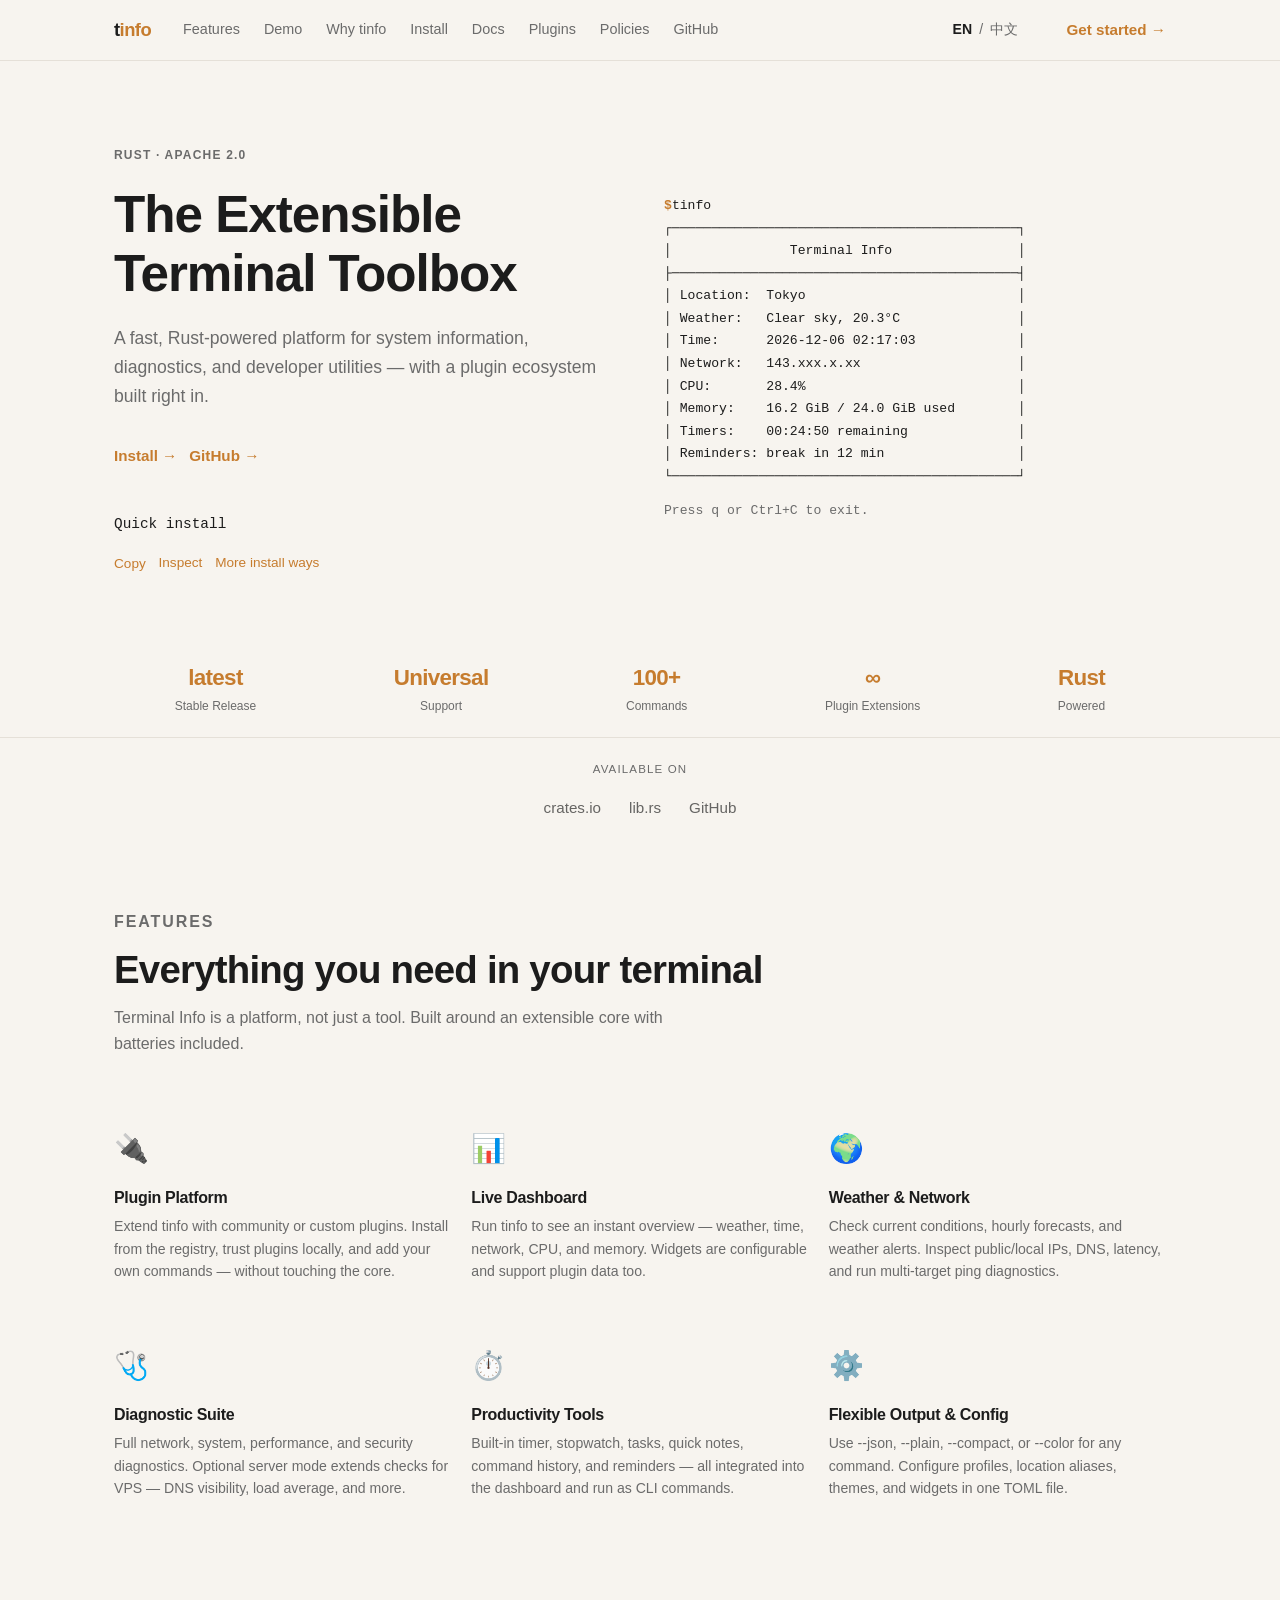
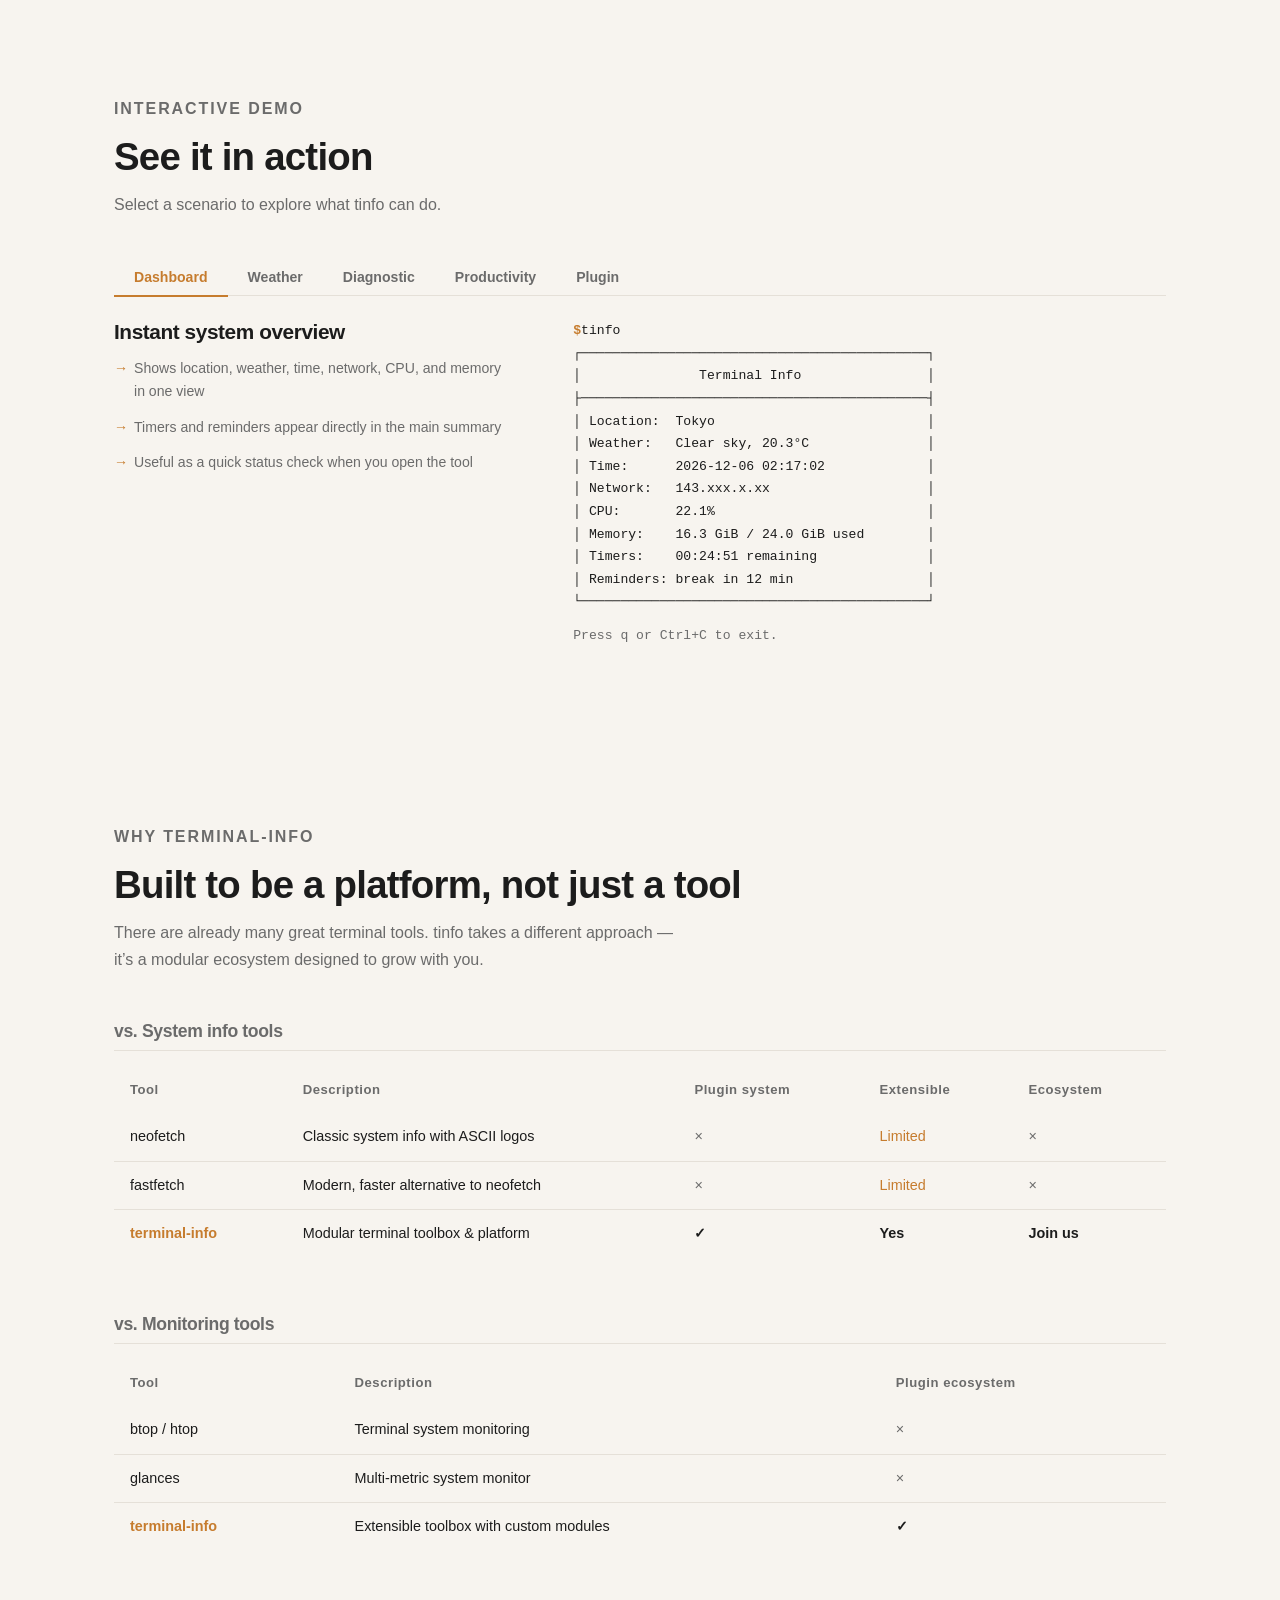
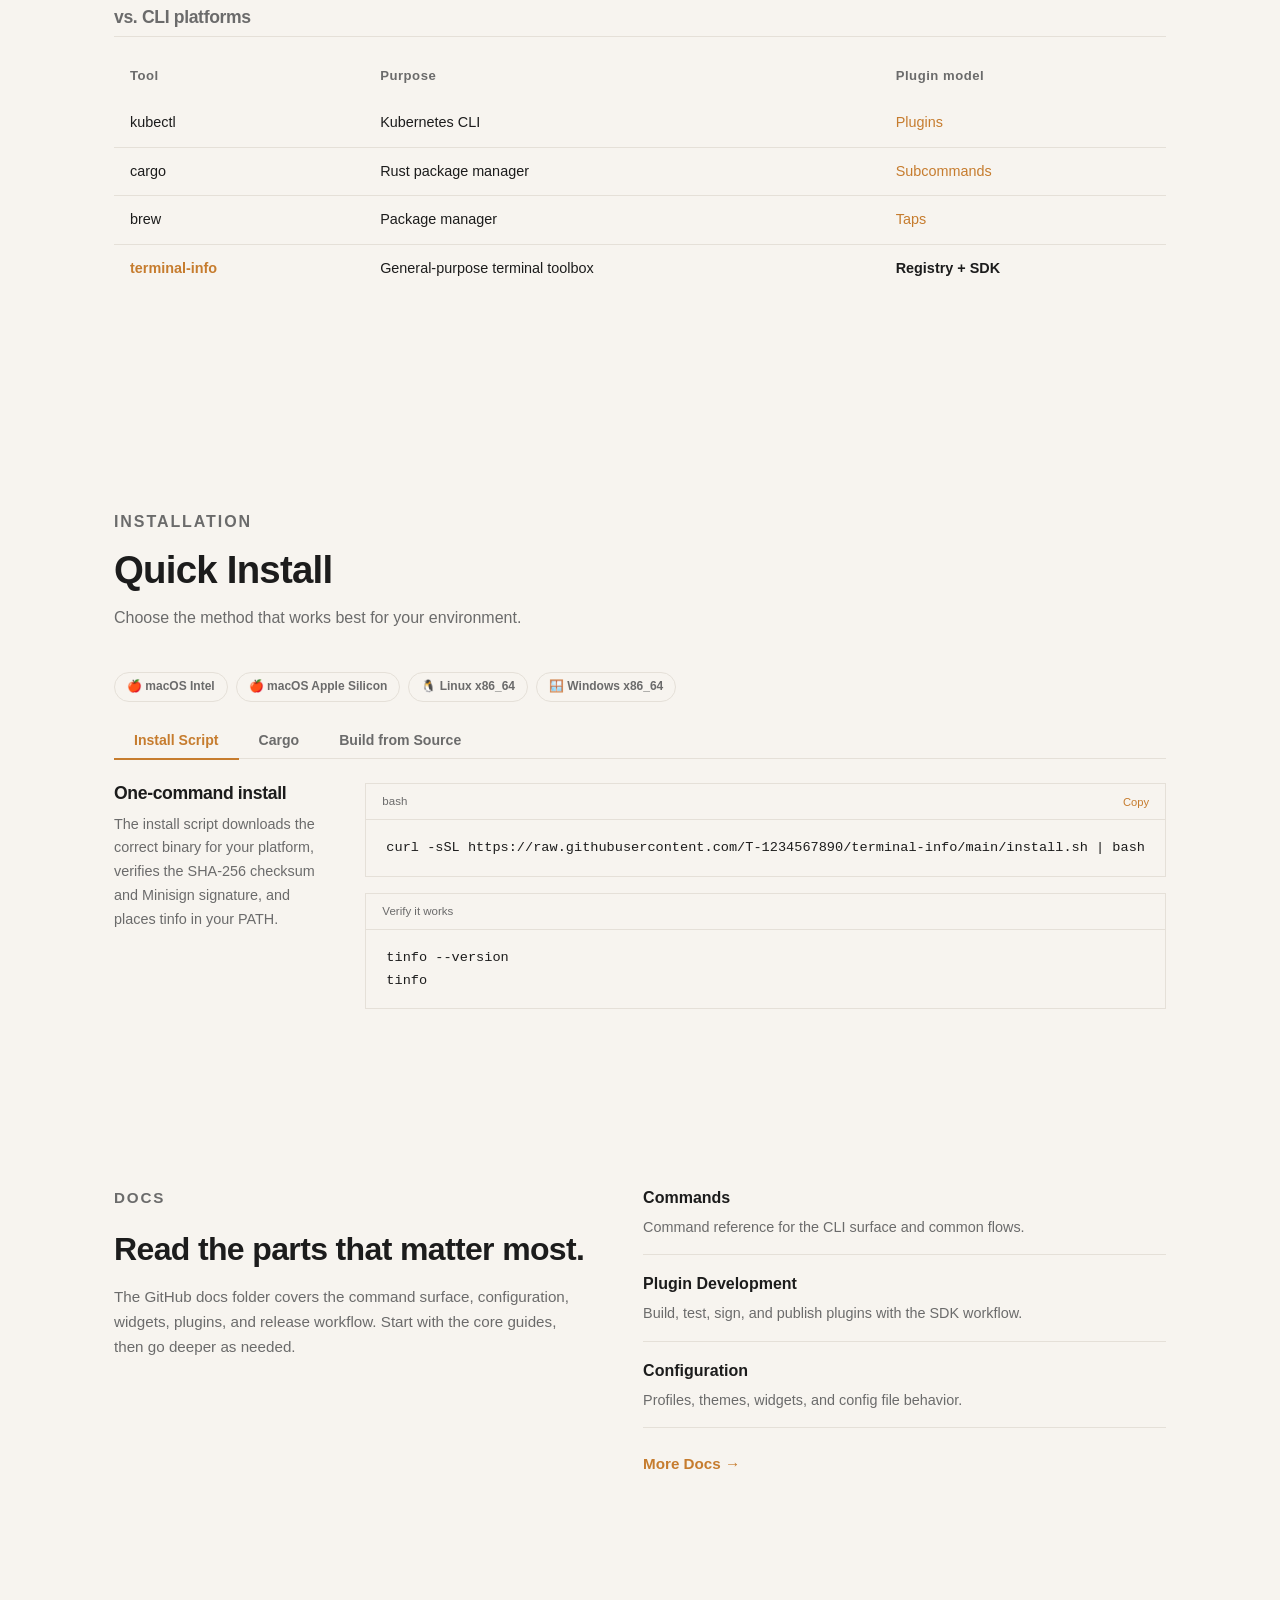
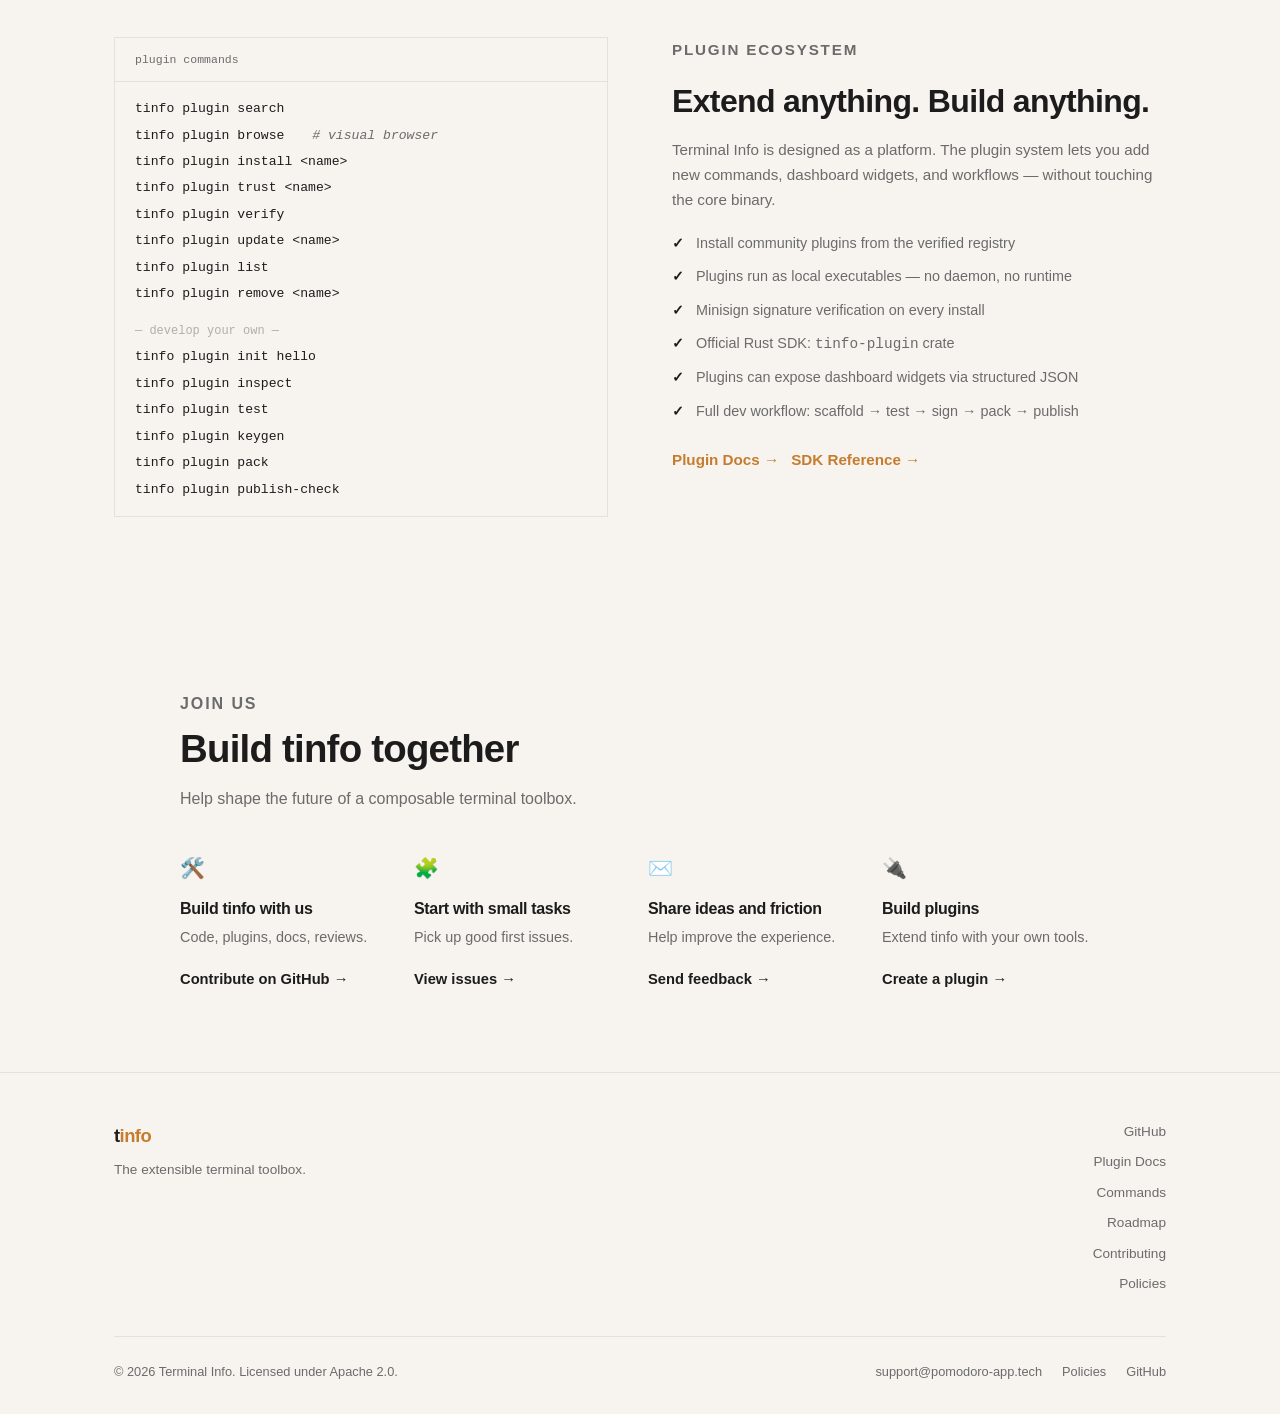
==== website/index.html @ 7f550588 "feat: implement home directory path utility and enhance verification process for downloads" ====
<!DOCTYPE html>
<html lang="en">
  <head>
    <meta charset="UTF-8" />
    <meta name="viewport" content="width=device-width, initial-scale=1.0" />
    <title>Terminal Info — The Extensible Terminal Toolbox</title>
    <meta
      name="description"
      content="A fast Rust-powered toolbox for system information, diagnostics, and developer utilities — with a plugin ecosystem built in. Install in one command."
    />
    <link rel="stylesheet" href="style.css" />
    <link rel="icon" href="data:image/svg+xml,<svg xmlns='http://www.w3.org/2000/svg' viewBox='0 0 100 100'><text y='.9em' font-size='90'>⚡</text></svg>" />
  </head>
  <body>

    <!-- ============================================================
         Navigation
    ============================================================ -->
    <header class="site-header">
      <div class="container">
        <a class="brand" href="/">t<span>info</span></a>
        <nav class="site-nav" id="site-nav" aria-label="Primary">
          <a href="#features" data-en="Features" data-zh="功能">Features</a>
          <a href="#demo" data-en="Demo" data-zh="演示">Demo</a>
          <a href="#comparison" data-en="Why tinfo" data-zh="为什么选择 tinfo">Why tinfo</a>
          <a href="#install" data-en="Install" data-zh="安装">Install</a>
          <a href="#docs" data-en="Docs" data-zh="文档">Docs</a>
          <a href="#plugins" data-en="Plugins" data-zh="插件">Plugins</a>
          <a href="policies/" data-en="Policies" data-zh="政策">Policies</a>
          <a href="https://github.com/T-1234567890/terminal-info" data-en="GitHub" data-zh="GitHub">GitHub</a>
        </nav>
        <div class="lang-switcher" aria-label="Language switcher">
          <button type="button" class="lang-btn active" data-lang-btn="en">EN</button>
          <span>/</span>
          <button type="button" class="lang-btn" data-lang-btn="zh">中文</button>
        </div>
        <a class="btn nav-cta" href="#install" data-en="Get started →" data-zh="开始使用 →">Get started &rarr;</a>
        <button class="hamburger" id="hamburger" aria-label="Toggle menu">
          <span></span><span></span><span></span>
        </button>
      </div>
    </header>

    <!-- ============================================================
         Hero
    ============================================================ -->
    <section class="hero">
      <div class="container">
        <div class="hero-inner">

          <div class="hero-copy">
            <div class="hero-badge">Rust &middot; Apache 2.0</div>
            <h1 data-en="The Extensible Terminal Toolbox" data-zh="可扩展的终端工具箱">The Extensible Terminal Toolbox</h1>
            <p class="hero-sub" data-en="A fast, Rust-powered platform for system information, diagnostics, and developer utilities — with a plugin ecosystem built right in." data-zh="一个快速、由 Rust 驱动的平台，用于系统信息、诊断和开发者工具，并内置插件生态。">
              A fast, Rust-powered platform for system information, diagnostics, and
              developer utilities &mdash; with a plugin ecosystem built right in.
            </p>
            <div class="hero-actions">
              <a class="btn" href="#install" data-en="Install →" data-zh="安装 →">Install &rarr;</a>
              <a class="btn" href="https://github.com/T-1234567890/terminal-info" target="_blank" rel="noopener" data-en="GitHub →" data-zh="GitHub →">GitHub &rarr;</a>
            </div>
            <div class="hero-install" id="hero-install-box">
              <div class="hero-install-row">
                <div class="hero-install-label" data-en="Quick install" data-zh="快速安装">Quick install</div>
              </div>
              <div class="hero-install-expanded" id="hero-install-expanded">
                <span id="hero-install-cmd" hidden data-copy="curl -sSL https://raw.githubusercontent.com/T-1234567890/terminal-info/main/install.sh | bash"></span>
                <div class="hero-install-actions">
                  <button class="copy-btn" id="hero-copy-btn" title="Copy install command" data-en="Copy" data-zh="复制">Copy</button>
                  <a href="https://github.com/T-1234567890/terminal-info/blob/main/install.sh" target="_blank" rel="noopener" data-en="Inspect" data-zh="查看">Inspect</a>
                  <a href="#install" data-en="More install ways" data-zh="更多安装方式">More install ways</a>
                </div>
              </div>
            </div>
          </div>

          <div class="hero-terminal">
            <div class="term-window">
              <div class="term-titlebar">
                <span class="term-dot red"></span>
                <span class="term-dot yellow"></span>
                <span class="term-dot green"></span>
                <span class="term-title">tinfo &mdash; bash</span>
              </div>
              <div class="term-body" id="hero-term-body"></div>
            </div>
          </div>

        </div>
      </div>
    </section>

    <!-- ============================================================
         Stats Strip
    ============================================================ -->
    <div class="stats-strip">
      <div class="container">
        <div class="stats-inner">
          <div class="stat-item"><div class="stat-num" data-stable-version>latest</div><div class="stat-label" data-en="Stable Release" data-zh="稳定版本">Stable Release</div></div>
          <div class="stat-item"><div class="stat-num" data-en="Universal" data-zh="跨平台">Universal</div><div class="stat-label" data-en="Support" data-zh="支持">Support</div></div>
          <div class="stat-item"><div class="stat-num">100+</div><div class="stat-label" data-en="Commands" data-zh="命令">Commands</div></div>
          <div class="stat-item"><div class="stat-num">&infin;</div><div class="stat-label" data-en="Plugin Extensions" data-zh="插件扩展">Plugin Extensions</div></div>
          <div class="stat-item"><div class="stat-num">Rust</div><div class="stat-label" data-en="Powered" data-zh="驱动">Powered</div></div>
        </div>
      </div>
    </div>

    <!-- ============================================================
         Ecosystem Presence
    ============================================================ -->
    <section class="availability-strip section-sm">
      <div class="container">
        <p class="availability-title" data-en="Available On" data-zh="可在这些平台获取">Available On</p>
        <div class="availability-row" aria-label="Terminal Info ecosystem presence">
          <a class="logo-link" href="https://crates.io/crates/terminal-info" target="_blank" rel="noopener" aria-label="Open terminal-info on crates.io">
            <img
              class="logo-icon"
              alt=""
              aria-hidden="true"
              src="https://cdn.jsdelivr.net/npm/simple-icons@v11/icons/cratesdotio.svg"
              loading="lazy"
              decoding="async"
            />
            <span class="logo-fallback">crates.io</span>
          </a>
          <a class="logo-link logo-text-only" href="https://lib.rs/crates/terminal-info" target="_blank" rel="noopener" aria-label="Open terminal-info on lib.rs">
            <span class="logo-fallback">lib.rs</span>
          </a>
          <a class="logo-link logo-text-only" href="https://github.com/T-1234567890/terminal-info" target="_blank" rel="noopener" aria-label="Open terminal-info on GitHub">
            <span class="logo-fallback">GitHub</span>
          </a>
        </div>
      </div>
    </section>

    <!-- ============================================================
         Features
    ============================================================ -->
    <section class="features section" id="features">
      <div class="container">
        <div class="section-header" data-reveal style="--reveal-delay: 0s;">
          <p class="eyebrow" data-en="Features" data-zh="功能">Features</p>
          <h2 data-en="Everything you need in your terminal" data-zh="终端里你需要的一切">Everything you need in your terminal</h2>
          <p data-en="Terminal Info is a platform, not just a tool. Built around an extensible core with batteries included." data-zh="Terminal Info 不只是一个工具，而是一个平台。它围绕可扩展核心构建，并自带完整能力。">Terminal Info is a platform, not just a tool. Built around an extensible core with batteries included.</p>
        </div>
        <div class="features-grid">
          <div class="feature-card" data-reveal style="--reveal-delay: 0.06s;">
            <span class="feature-icon">&#x1F50C;</span>
            <h3 data-en="Plugin Platform" data-zh="插件平台">Plugin Platform</h3>
            <p data-en="Extend tinfo with community or custom plugins. Install from the registry, trust plugins locally, and add your own commands — without touching the core." data-zh="使用社区或自定义插件扩展 tinfo。可从注册表安装、在本地信任插件，并添加自己的命令，而无需修改核心。">Extend tinfo with community or custom plugins. Install from the registry, trust plugins locally, and add your own commands &mdash; without touching the core.</p>
          </div>
          <div class="feature-card" data-reveal style="--reveal-delay: 0.12s;">
            <span class="feature-icon">&#x1F4CA;</span>
            <h3 data-en="Live Dashboard" data-zh="实时仪表板">Live Dashboard</h3>
            <p data-en="Run tinfo to see an instant overview — weather, time, network, CPU, and memory. Widgets are configurable and support plugin data too." data-zh="运行 tinfo 即可查看天气、时间、网络、CPU 和内存的即时总览。小组件可配置，也支持插件数据。">Run <code>tinfo</code> to see an instant overview &mdash; weather, time, network, CPU, and memory. Widgets are configurable and support plugin data too.</p>
          </div>
          <div class="feature-card" data-reveal style="--reveal-delay: 0.18s;">
            <span class="feature-icon">&#x1F30D;</span>
            <h3 data-en="Weather & Network" data-zh="天气与网络">Weather &amp; Network</h3>
            <p data-en="Check current conditions, hourly forecasts, and weather alerts. Inspect public/local IPs, DNS, latency, and run multi-target ping diagnostics." data-zh="查看当前天气、逐小时预报和天气提醒。检查公网/本地 IP、DNS、延迟，并运行多目标网络诊断。">Check current conditions, hourly forecasts, and weather alerts. Inspect public/local IPs, DNS, latency, and run multi-target ping diagnostics.</p>
          </div>
          <div class="feature-card" data-reveal style="--reveal-delay: 0.24s;">
            <span class="feature-icon">&#x1FA7A;</span>
            <h3 data-en="Diagnostic Suite" data-zh="诊断套件">Diagnostic Suite</h3>
            <p data-en="Full network, system, performance, and security diagnostics. Optional server mode extends checks for VPS — DNS visibility, load average, and more." data-zh="提供完整的网络、系统、性能和安全诊断。可选的服务器模式还会为 VPS 扩展 DNS 可见性、负载等检查。">Full network, system, performance, and security diagnostics. Optional server mode extends checks for VPS &mdash; DNS visibility, load average, and more.</p>
          </div>
          <div class="feature-card" data-reveal style="--reveal-delay: 0.3s;">
            <span class="feature-icon">&#x23F1;&#xFE0F;</span>
            <h3 data-en="Productivity Tools" data-zh="效率工具">Productivity Tools</h3>
            <p data-en="Built-in timer, stopwatch, tasks, quick notes, command history, and reminders — all integrated into the dashboard and run as CLI commands." data-zh="内置计时器、秒表、任务、速记、命令历史和提醒，全部集成到仪表板中，也可作为 CLI 命令运行。">Built-in timer, stopwatch, tasks, quick notes, command history, and reminders &mdash; all integrated into the dashboard and run as CLI commands.</p>
          </div>
          <div class="feature-card" data-reveal style="--reveal-delay: 0.36s;">
            <span class="feature-icon">&#x2699;&#xFE0F;</span>
            <h3 data-en="Flexible Output & Config" data-zh="灵活输出与配置">Flexible Output &amp; Config</h3>
            <p data-en="Use --json, --plain, --compact, or --color for any command. Configure profiles, location aliases, themes, and widgets in one TOML file." data-zh="任何命令都支持 --json、--plain、--compact 或 --color。可在一个 TOML 文件中配置档案、位置别名、主题和小组件。">Use <code>--json</code>, <code>--plain</code>, <code>--compact</code>, or <code>--color</code> for any command. Configure profiles, location aliases, themes, and widgets in one TOML file.</p>
          </div>
        </div>
      </div>
    </section>

    <!-- ============================================================
         Interactive Demo
    ============================================================ -->
    <section class="demo-section section" id="demo">
      <div class="container">
        <div class="section-header" data-reveal style="--reveal-delay: 0s;">
          <p class="eyebrow" data-en="Interactive Demo" data-zh="交互演示">Interactive Demo</p>
          <h2 data-en="See it in action" data-zh="看看它如何工作">See it in action</h2>
          <p data-en="Select a scenario to explore what tinfo can do." data-zh="选择一个场景，看看 tinfo 可以做什么。">Select a scenario to explore what tinfo can do.</p>
        </div>
        <div class="demo-tabs install-tabs" role="tablist" aria-label="Demo scenarios" data-reveal style="--reveal-delay: 0.08s;">
          <button class="demo-tab install-tab active" role="tab" aria-selected="true"  data-demo="dashboard" data-en="Dashboard" data-zh="仪表板">Dashboard</button>
          <button class="demo-tab install-tab"        role="tab" aria-selected="false" data-demo="weather" data-en="Weather" data-zh="天气">Weather</button>
          <button class="demo-tab install-tab"        role="tab" aria-selected="false" data-demo="diagnostic" data-en="Diagnostic" data-zh="诊断">Diagnostic</button>
          <button class="demo-tab install-tab"        role="tab" aria-selected="false" data-demo="productivity" data-en="Productivity" data-zh="效率">Productivity</button>
          <button class="demo-tab install-tab"        role="tab" aria-selected="false" data-demo="plugin" data-en="Plugin" data-zh="插件">Plugin</button>
        </div>
        <div class="demo-container" data-reveal style="--reveal-delay: 0.16s;">
          <div class="demo-info" id="demo-info"></div>
          <div class="demo-window">
            <div class="term-window">
              <div class="term-titlebar">
                <span class="term-dot red"></span>
                <span class="term-dot yellow"></span>
                <span class="term-dot green"></span>
                <span class="term-title" id="demo-term-title">tinfo &mdash; bash</span>
              </div>
              <div class="term-body" id="demo-term-body" style="min-height:280px;"></div>
            </div>
          </div>
        </div>
      </div>
    </section>

    <!-- ============================================================
         Comparison
    ============================================================ -->
    <section class="comparison-section section" id="comparison">
      <div class="container">
        <div class="section-header" data-reveal style="--reveal-delay: 0s;">
          <p class="eyebrow" data-en="Why terminal-info" data-zh="为什么选择 terminal-info">Why terminal-info</p>
          <h2 data-en="Built to be a platform, not just a tool" data-zh="它被设计成一个平台，而不只是工具">Built to be a platform,<br>not just a tool</h2>
          <p data-en="There are already many great terminal tools. tinfo takes a different approach — it’s a modular ecosystem designed to grow with you." data-zh="终端工具已经有很多优秀选择。tinfo 采取了不同的方向，它是一个可随着你一起成长的模块化生态。">There are already many great terminal tools. tinfo takes a different approach &mdash; it&rsquo;s a modular ecosystem designed to grow with you.</p>
        </div>

        <div class="comparison-group" data-reveal style="--reveal-delay: 0.08s;">
          <h3>vs. System info tools</h3>
          <table class="comparison-table">
            <thead>
              <tr><th>Tool</th><th>Description</th><th>Plugin system</th><th>Extensible</th><th>Ecosystem</th></tr>
            </thead>
            <tbody>
              <tr>
                <td>neofetch</td>
                <td>Classic system info with ASCII logos</td>
                <td><span class="cross">&times;</span></td>
                <td><span class="partial">Limited</span></td>
                <td><span class="cross">&times;</span></td>
              </tr>
              <tr>
                <td>fastfetch</td>
                <td>Modern, faster alternative to neofetch</td>
                <td><span class="cross">&times;</span></td>
                <td><span class="partial">Limited</span></td>
                <td><span class="cross">&times;</span></td>
              </tr>
              <tr class="highlight">
                <td>terminal-info</td>
                <td>Modular terminal toolbox &amp; platform</td>
                <td><span class="check">&#x2713;</span></td>
                <td><span class="check">Yes</span></td>
                <td><span class="check">Join us</span></td>
              </tr>
            </tbody>
          </table>
        </div>

        <div class="comparison-group" data-reveal style="--reveal-delay: 0.16s;">
          <h3>vs. Monitoring tools</h3>
          <table class="comparison-table">
            <thead>
              <tr><th>Tool</th><th>Description</th><th>Plugin ecosystem</th></tr>
            </thead>
            <tbody>
              <tr>
                <td>btop / htop</td>
                <td>Terminal system monitoring</td>
                <td><span class="cross">&times;</span></td>
              </tr>
              <tr>
                <td>glances</td>
                <td>Multi-metric system monitor</td>
                <td><span class="cross">&times;</span></td>
              </tr>
              <tr class="highlight">
                <td>terminal-info</td>
                <td>Extensible toolbox with custom modules</td>
                <td><span class="check">&#x2713;</span></td>
              </tr>
            </tbody>
          </table>
        </div>

        <div class="comparison-group" data-reveal style="--reveal-delay: 0.24s;">
          <h3>vs. CLI platforms</h3>
          <table class="comparison-table">
            <thead>
              <tr><th>Tool</th><th>Purpose</th><th>Plugin model</th></tr>
            </thead>
            <tbody>
              <tr>
                <td>kubectl</td>
                <td>Kubernetes CLI</td>
                <td><span class="partial">Plugins</span></td>
              </tr>
              <tr>
                <td>cargo</td>
                <td>Rust package manager</td>
                <td><span class="partial">Subcommands</span></td>
              </tr>
              <tr>
                <td>brew</td>
                <td>Package manager</td>
                <td><span class="partial">Taps</span></td>
              </tr>
              <tr class="highlight">
                <td>terminal-info</td>
                <td>General-purpose terminal toolbox</td>
                <td><span class="check">Registry + SDK</span></td>
              </tr>
            </tbody>
          </table>
        </div>
      </div>
    </section>

    <!-- ============================================================
         Installation
    ============================================================ -->
    <section class="install-section section" id="install">
      <div class="container">
        <div class="section-header" data-reveal style="margin-bottom:2.5rem; --reveal-delay: 0s;">
          <p class="eyebrow" data-en="Installation" data-zh="安装">Installation</p>
          <h2 data-en="Quick Install" data-zh="快速安装">Quick Install</h2>
          <p data-en="Choose the method that works best for your environment." data-zh="选择最适合你环境的安装方式。">Choose the method that works best for your environment.</p>
        </div>

        <div class="platform-chips" data-reveal style="--reveal-delay: 0.08s;">
          <span class="platform-chip">&#x1F34E; macOS Intel</span>
          <span class="platform-chip">&#x1F34E; macOS Apple Silicon</span>
          <span class="platform-chip">&#x1F427; Linux x86_64</span>
          <span class="platform-chip">&#x1FA9F; Windows x86_64</span>
        </div>

        <div class="install-tabs" role="tablist" aria-label="Installation methods" data-reveal style="--reveal-delay: 0.16s;">
          <button class="install-tab active" role="tab" data-install="script" data-en="Install Script" data-zh="安装脚本">
            Install Script
          </button>
          <button class="install-tab" role="tab" data-install="cargo" data-en="Cargo" data-zh="Cargo">Cargo</button>
          <button class="install-tab" role="tab" data-install="source" data-en="Build from Source" data-zh="从源码构建">Build from Source</button>
        </div>

        <div class="install-content active" id="install-script">
          <div class="install-grid" data-reveal style="--reveal-delay: 0.24s;">
            <div class="install-desc">
              <h3 data-en="One-command install" data-zh="一条命令完成安装">One-command install</h3>
              <p data-en="The install script downloads the correct binary for your platform, verifies the SHA-256 checksum and Minisign signature, and places tinfo in your PATH." data-zh="安装脚本会为你的平台下载正确的二进制文件，验证 SHA-256 校验和与 Minisign 签名，并将 tinfo 放入 PATH。">The install script downloads the correct binary for your platform, verifies the SHA-256 checksum and Minisign signature, and places <code>tinfo</code> in your <code>PATH</code>.</p>
            </div>
            <div>
              <div class="code-block">
                <div class="code-block-header">
                  <span>bash</span>
                  <button class="code-copy" data-copy="curl -sSL https://raw.githubusercontent.com/T-1234567890/terminal-info/main/install.sh | bash" data-en="Copy" data-zh="复制">Copy</button>
                </div>
                <pre>curl -sSL https://raw.githubusercontent.com/T-1234567890/terminal-info/main/install.sh | bash</pre>
              </div>
              <div class="code-block">
                <div class="code-block-header"><span data-en="Verify it works" data-zh="验证是否可用">Verify it works</span></div>
                <pre>tinfo --version
tinfo</pre>
              </div>
            </div>
          </div>
        </div>

        <div class="install-content" id="install-cargo">
          <div class="install-grid">
            <div class="install-desc">
              <h3 data-en="Cargo install" data-zh="Cargo 安装">Cargo install</h3>
              <p data-en="If you have Rust and Cargo installed, you can install tinfo directly from crates.io." data-zh="如果你已经安装 Rust 和 Cargo，可以直接从 crates.io 安装 tinfo。">If you have Rust and Cargo installed, you can install tinfo directly from crates.io.</p>
              <p class="install-note" data-en="Requires Rust 1.70+. Get Rust at rustup.rs." data-zh="需要 Rust 1.70+。可在 rustup.rs 获取 Rust。">Requires Rust 1.70+. Get Rust at <a href="https://rustup.rs" target="_blank" rel="noopener">rustup.rs</a>.</p>
            </div>
            <div>
              <div class="code-block">
                <div class="code-block-header">
                  <span>bash</span>
                  <button class="code-copy" data-copy="cargo install terminal-info" data-en="Copy" data-zh="复制">Copy</button>
                </div>
                <pre>cargo install terminal-info</pre>
              </div>
              <div class="code-block">
                <div class="code-block-header"><span data-en="Verify it works" data-zh="验证是否可用">Verify it works</span></div>
                <pre>tinfo --version
tinfo</pre>
              </div>
            </div>
          </div>
        </div>

        <div class="install-content" id="install-source">
          <div class="install-grid">
            <div class="install-desc">
              <h3 data-en="Build from source" data-zh="从源码构建">Build from source</h3>
              <p data-en="For contributors and plugin developers who want the full development environment." data-zh="适合需要完整开发环境的贡献者和插件开发者。">For contributors and plugin developers who want the full development environment.</p>
              <p class="install-note" data-en="Requires Rust and Cargo. See CONTRIBUTING.md for full dev setup." data-zh="需要 Rust 和 Cargo。完整开发环境请查看 CONTRIBUTING.md。">Requires Rust and Cargo. See <a href="https://github.com/T-1234567890/terminal-info/blob/main/CONTRIBUTING.md" target="_blank" rel="noopener">CONTRIBUTING.md</a> for full dev setup.</p>
            </div>
            <div>
              <div class="code-block">
                <div class="code-block-header">
                  <span>bash</span>
                  <button class="code-copy" data-copy="git clone https://github.com/T-1234567890/terminal-info
cd terminal-info
cargo build --release" data-en="Copy" data-zh="复制">Copy</button>
                </div>
                <pre>git clone https://github.com/T-1234567890/terminal-info
cd terminal-info
cargo build --release</pre>
              </div>
              <div class="code-block">
                <div class="code-block-header"><span data-en="Verify it works" data-zh="验证是否可用">Verify it works</span></div>
                <pre>./target/release/tinfo --version
./target/release/tinfo</pre>
              </div>
            </div>
          </div>
        </div>
      </div>
    </section>

    <!-- ============================================================
         Docs
    ============================================================ -->
    <section class="docs-section section" id="docs">
      <div class="container">
        <div class="docs-inner">
          <div class="docs-copy" data-reveal style="--reveal-delay: 0.08s;">
            <p class="eyebrow" data-en="Docs" data-zh="文档">Docs</p>
            <h2 data-en="Read the parts that matter most." data-zh="先读最重要的部分。">Read the parts that matter most.</h2>
            <p data-en="The GitHub docs folder covers the command surface, configuration, widgets, plugins, and release workflow. Start with the core guides, then go deeper as needed." data-zh="GitHub 文档目录涵盖命令、配置、小组件、插件和发布流程。先从核心指南开始，再按需深入。">The GitHub docs folder covers the command surface, configuration, widgets, plugins, and release workflow. Start with the core guides, then go deeper as needed.</p>
          </div>
          <div class="docs-list" data-reveal style="--reveal-delay: 0.16s;">
            <a class="doc-item" href="https://github.com/T-1234567890/terminal-info/blob/main/docs/commands.md" target="_blank" rel="noopener">
              <span class="doc-name" data-en="Commands" data-zh="命令">Commands</span>
              <span class="doc-desc" data-en="Command reference for the CLI surface and common flows." data-zh="CLI 命令面和常见流程的参考文档。">Command reference for the CLI surface and common flows.</span>
            </a>
            <a class="doc-item" href="https://github.com/T-1234567890/terminal-info/blob/main/docs/plugin-development.md" target="_blank" rel="noopener">
              <span class="doc-name" data-en="Plugin Development" data-zh="插件开发">Plugin Development</span>
              <span class="doc-desc" data-en="Build, test, sign, and publish plugins with the SDK workflow." data-zh="使用 SDK 工作流构建、测试、签名并发布插件。">Build, test, sign, and publish plugins with the SDK workflow.</span>
            </a>
            <a class="doc-item" href="https://github.com/T-1234567890/terminal-info/blob/main/docs/config.md" target="_blank" rel="noopener">
              <span class="doc-name" data-en="Configuration" data-zh="配置">Configuration</span>
              <span class="doc-desc" data-en="Profiles, themes, widgets, and config file behavior." data-zh="配置档案、主题、小组件和配置文件行为。">Profiles, themes, widgets, and config file behavior.</span>
            </a>
            <div class="docs-more">
              <a class="btn" href="https://github.com/T-1234567890/terminal-info/tree/main/docs" target="_blank" rel="noopener" data-en="More Docs →" data-zh="更多文档 →">More Docs &rarr;</a>
            </div>
          </div>
        </div>
      </div>
    </section>

    <!-- ============================================================
         Plugin Ecosystem
    ============================================================ -->
    <section class="plugins-section section" id="plugins">
      <div class="container">
        <div class="plugins-inner">
          <div class="plugin-cmds" data-reveal style="--reveal-delay: 0.08s;">
            <div class="plugin-cmds-header">plugin commands</div>
            <div class="plugin-cmd-list">
              <div class="plugin-cmd-item"><span class="pcmd">tinfo plugin search</span></div>
              <div class="plugin-cmd-item"><span class="pcmd">tinfo plugin browse</span><span class="pdesc">&nbsp; # visual browser</span></div>
              <div class="plugin-cmd-item"><span class="pcmd">tinfo plugin install &lt;name&gt;</span></div>
              <div class="plugin-cmd-item"><span class="pcmd">tinfo plugin trust &lt;name&gt;</span></div>
              <div class="plugin-cmd-item"><span class="pcmd">tinfo plugin verify</span></div>
              <div class="plugin-cmd-item"><span class="pcmd">tinfo plugin update &lt;name&gt;</span></div>
              <div class="plugin-cmd-item"><span class="pcmd">tinfo plugin list</span></div>
              <div class="plugin-cmd-item"><span class="pcmd">tinfo plugin remove &lt;name&gt;</span></div>
              <div class="plugin-cmd-item" style="margin-top:0.75rem;opacity:0.5;font-size:0.75rem">&#x2014; develop your own &#x2014;</div>
              <div class="plugin-cmd-item"><span class="pcmd">tinfo plugin init hello</span></div>
              <div class="plugin-cmd-item"><span class="pcmd">tinfo plugin inspect</span></div>
              <div class="plugin-cmd-item"><span class="pcmd">tinfo plugin test</span></div>
              <div class="plugin-cmd-item"><span class="pcmd">tinfo plugin keygen</span></div>
              <div class="plugin-cmd-item"><span class="pcmd">tinfo plugin pack</span></div>
              <div class="plugin-cmd-item"><span class="pcmd">tinfo plugin publish-check</span></div>
            </div>
          </div>
          <div class="plugins-copy" data-reveal style="--reveal-delay: 0.18s;">
            <p class="eyebrow" data-en="Plugin Ecosystem" data-zh="插件生态">Plugin Ecosystem</p>
            <h2 data-en="Extend anything. Build anything." data-zh="扩展一切，构建一切。">Extend anything.<br>Build anything.</h2>
            <p data-en="Terminal Info is designed as a platform. The plugin system lets you add new commands, dashboard widgets, and workflows — without touching the core binary." data-zh="Terminal Info 被设计成一个平台。插件系统让你无需改动核心二进制，就能添加新命令、仪表板小组件和工作流。">Terminal Info is designed as a platform. The plugin system lets you add new commands, dashboard widgets, and workflows &mdash; without touching the core binary.</p>
            <ul class="plugin-features">
              <li>Install community plugins from the verified registry</li>
              <li>Plugins run as local executables &mdash; no daemon, no runtime</li>
              <li>Minisign signature verification on every install</li>
              <li>Official Rust SDK: <code>tinfo-plugin</code> crate</li>
              <li>Plugins can expose dashboard widgets via structured JSON</li>
              <li>Full dev workflow: scaffold &rarr; test &rarr; sign &rarr; pack &rarr; publish</li>
            </ul>
            <div style="display:flex;gap:0.75rem;flex-wrap:wrap">
              <a class="btn" href="https://github.com/T-1234567890/terminal-info/blob/main/docs/plugin-development.md" target="_blank" rel="noopener" data-en="Plugin Docs →" data-zh="插件文档 →">Plugin Docs &rarr;</a>
              <a class="btn" href="https://github.com/T-1234567890/terminal-info/blob/main/docs/sdk.md" target="_blank" rel="noopener" data-en="SDK Reference →" data-zh="SDK 参考 →">SDK Reference &rarr;</a>
            </div>
          </div>
        </div>
      </div>
    </section>

    <!-- ============================================================
         Join Us
    ============================================================ -->
    <section class="join-section section" id="join">
      <div class="container">
        <div class="join-shell">
          <div class="section-header join-header" data-reveal style="--reveal-delay: 0s;">
            <p class="eyebrow" data-en="Join Us" data-zh="加入我们">Join Us</p>
            <h2 data-en="Build tinfo together" data-zh="一起构建 tinfo">Build tinfo together</h2>
            <p data-en="Help shape the future of a composable terminal toolbox." data-zh="一起塑造可组合终端工具箱的未来。">Help shape the future of a composable terminal toolbox.</p>
          </div>

          <div class="join-grid" data-reveal style="--reveal-delay: 0.08s;">
            <article class="join-item">
              <div class="join-icon" aria-hidden="true">🛠️</div>
              <h3 data-en="Build tinfo with us" data-zh="一起构建 tinfo">Build tinfo with us</h3>
              <p data-en="Code, plugins, docs, reviews." data-zh="代码、插件、文档与评审。">Code, plugins, docs, reviews.</p>
              <a class="join-link" href="https://github.com/T-1234567890/terminal-info" target="_blank" rel="noopener" data-en="Contribute on GitHub →" data-zh="在 GitHub 上参与贡献 →">Contribute on GitHub &rarr;</a>
            </article>
            <article class="join-item">
              <div class="join-icon" aria-hidden="true">🧩</div>
              <h3 data-en="Start with small tasks" data-zh="从小任务开始">Start with small tasks</h3>
              <p data-en="Pick up good first issues." data-zh="从适合入门的问题开始。">Pick up good first issues.</p>
              <a class="join-link" href="https://github.com/T-1234567890/terminal-info/issues" target="_blank" rel="noopener" data-en="View issues →" data-zh="查看问题 →">View issues &rarr;</a>
            </article>
            <article class="join-item">
              <div class="join-icon" aria-hidden="true">✉️</div>
              <h3 data-en="Share ideas and friction" data-zh="分享想法与摩擦点">Share ideas and friction</h3>
              <p data-en="Help improve the experience." data-zh="帮助改进整体体验。">Help improve the experience.</p>
              <a class="join-link" href="https://github.com/T-1234567890/terminal-info/discussions" target="_blank" rel="noopener" data-en="Send feedback →" data-zh="提供反馈 →">Send feedback &rarr;</a>
            </article>
            <article class="join-item">
              <div class="join-icon" aria-hidden="true">🔌</div>
              <h3 data-en="Build plugins" data-zh="构建插件">Build plugins</h3>
              <p data-en="Extend tinfo with your own tools." data-zh="用你自己的工具扩展 tinfo。">Extend tinfo with your own tools.</p>
              <a class="join-link" href="https://github.com/T-1234567890/terminal-info/blob/main/docs/plugin-development.md" target="_blank" rel="noopener" data-en="Create a plugin →" data-zh="创建插件 →">Create a plugin &rarr;</a>
            </article>
          </div>
        </div>
      </div>
    </section>

    <!-- ============================================================
         Footer
    ============================================================ -->
    <footer class="site-footer">
      <div class="container">
        <div class="footer-inner">
          <div>
            <div class="footer-brand">t<span>info</span></div>
            <div class="footer-tagline" data-en="The extensible terminal toolbox." data-zh="可扩展的终端工具箱。">The extensible terminal toolbox.</div>
          </div>
          <div class="footer-links">
            <a href="https://github.com/T-1234567890/terminal-info" target="_blank" rel="noopener" data-en="GitHub" data-zh="GitHub">GitHub</a>
            <a href="https://github.com/T-1234567890/terminal-info/blob/main/docs/plugin-development.md" target="_blank" rel="noopener" data-en="Plugin Docs" data-zh="插件文档">Plugin Docs</a>
            <a href="https://github.com/T-1234567890/terminal-info/blob/main/docs/commands.md" target="_blank" rel="noopener" data-en="Commands" data-zh="命令">Commands</a>
            <a href="https://github.com/T-1234567890/terminal-info/blob/main/docs/roadmap.md" target="_blank" rel="noopener" data-en="Roadmap" data-zh="路线图">Roadmap</a>
            <a href="https://github.com/T-1234567890/terminal-info/blob/main/CONTRIBUTING.md" target="_blank" rel="noopener" data-en="Contributing" data-zh="贡献">Contributing</a>
            <a href="policies/" data-en="Policies" data-zh="政策">Policies</a>
          </div>
        </div>
        <div class="footer-divider"></div>
        <div class="footer-bottom">
          <span class="footer-copy">&copy; 2026 Terminal Info. Licensed under Apache 2.0.</span>
          <div class="footer-legal">
            <a href="mailto:support@pomodoro-app.tech">support@pomodoro-app.tech</a>
            <a href="policies/" data-en="Policies" data-zh="政策">Policies</a>
            <a href="https://github.com/T-1234567890/terminal-info" target="_blank" rel="noopener" data-en="GitHub" data-zh="GitHub">GitHub</a>
          </div>
        </div>
      </div>
    </footer>

    <script src="script.js"></script>
  </body>
</html>
---- website/style.css ----
/* =============================================
   Terminal Info — Landing Page Stylesheet
   ============================================= */

/* ---- CSS Custom Properties ---- */
:root {
  color-scheme: light;

  --bg: #F7F4EF;
  --bg-card: #F7F4EF;
  --bg-border: #E5E0D8;
  --bg-dark: #F7F4EF;
  --bg-dark-card: #F7F4EF;
  --bg-dark-border: #E5E0D8;

  --text: #1C1C1C;
  --text-muted: #6B6B6B;
  --text-light: #1C1C1C;
  --text-light-muted: #6B6B6B;

  --accent: #C67C2E;
  --accent-hover: #A7661F;
  --accent-2: #C67C2E;
  --accent-glow: transparent;

  /* Terminal */
  --term-bg: #F7F4EF;
  --term-text: #1C1C1C;
  --term-prompt: #C67C2E;
  --term-cmd: #1C1C1C;
  --term-output: #6B6B6B;
  --term-green: #1C1C1C;
  --term-red: #1C1C1C;

  /* Layout */
  --measure:      680px;
  --container:    1100px;
  --container-sm: 800px;

  /* Motion */
  --ease: cubic-bezier(0.22, 1, 0.36, 1);
  --ease-out: cubic-bezier(0.0, 0.0, 0.2, 1);

  /* Radius & shadow */
  --radius: 0;
  --radius-lg: 0;
  --shadow: none;
  --shadow-lg: none;
}

/* ---- Reset & Base ---- */
*, *::before, *::after { box-sizing: border-box; margin: 0; padding: 0; }

html { scroll-behavior: smooth; font-size: 16px; }

body {
  font-family: -apple-system, BlinkMacSystemFont, "Segoe UI", Helvetica, Arial, sans-serif;
  background: var(--bg);
  color: var(--text);
  line-height: 1.65;
  -webkit-font-smoothing: antialiased;
  text-rendering: optimizeLegibility;
}

img, svg { display: block; max-width: 100%; }

a {
  color: var(--accent);
  text-decoration: none;
  transition: color 0.15s;
}
a:hover { color: var(--accent-hover); text-decoration: underline; }

code, pre, .mono {
  font-family: "SF Mono", "Fira Code", "Fira Mono", Consolas, "Liberation Mono", monospace;
}

h1, h2, h3, h4 { line-height: 1.2; letter-spacing: -0.02em; }

/* ---- Utility ---- */
.container    { max-width: var(--container); margin-inline: auto; padding-inline: 1.5rem; }
.container-sm { max-width: var(--container-sm); margin-inline: auto; padding-inline: 1.5rem; }

.section { padding-block: 5rem; }
.section-sm { padding-block: 3rem; }

.eyebrow {
  font-size: 0.75rem;
  font-weight: 700;
  letter-spacing: 0.12em;
  text-transform: uppercase;
  color: var(--accent);
  margin-bottom: 0.75rem;
}

.btn {
  display: inline-flex;
  align-items: center;
  gap: 0.35rem;
  padding: 0;
  font-size: 0.95rem;
  font-weight: 600;
  cursor: pointer;
  transition: color 0.2s var(--ease), opacity 0.2s var(--ease);
  text-decoration: none;
  border: none;
  background: transparent;
  box-shadow: none;
  color: var(--accent);
}
.btn:hover { color: var(--accent-hover); text-decoration: underline; }
.btn-primary,
.btn-outline,
.btn-ghost {
  background: transparent;
  color: var(--accent);
  border: none;
  box-shadow: none;
}

/* ---- Site Header / Nav ---- */
.site-header {
  position: sticky;
  top: 0;
  z-index: 100;
  background: var(--bg);
  border-bottom: 1px solid var(--bg-border);
}

.site-header .container {
  display: flex;
  align-items: center;
  gap: 2rem;
  height: 60px;
}

.brand {
  font-size: 1.15rem;
  font-weight: 700;
  color: var(--text);
  letter-spacing: -0.03em;
  flex-shrink: 0;
  text-decoration: none;
}
.brand span { color: var(--accent); }
.brand:hover { text-decoration: none; color: var(--text); }

.site-nav {
  display: flex;
  align-items: center;
  gap: 1.5rem;
  flex: 1;
}
.site-nav a {
  font-size: 0.9rem;
  font-weight: 500;
  color: var(--text-muted);
  text-decoration: none;
  transition: color 0.15s;
}
.site-nav a:hover { color: var(--text); text-decoration: none; }

.lang-switcher {
  display: inline-flex;
  align-items: center;
  gap: 0.45rem;
  margin-left: auto;
  color: var(--text-muted);
  font-size: 0.88rem;
}
.lang-btn {
  border: none;
  background: transparent;
  color: var(--text-muted);
  font: inherit;
  cursor: pointer;
  padding: 0;
}
.lang-btn.active {
  color: var(--text);
  font-weight: 600;
}
.lang-btn:hover,
.lang-btn:focus-visible {
  color: var(--accent);
}

.site-header .nav-cta { margin-left: 1rem; }

.hamburger {
  display: none;
  flex-direction: column;
  gap: 5px;
  cursor: pointer;
  margin-left: auto;
  padding: 4px;
  background: none;
  border: none;
}
.hamburger span {
  display: block;
  width: 22px;
  height: 2px;
  background: var(--text);
  border-radius: 2px;
  transition: transform 0.2s, opacity 0.2s;
}

/* ---- Hero ---- */
.hero {
  background: var(--bg-dark);
  color: var(--text);
  padding-block: 5rem 4rem;
  overflow: hidden;
  position: relative;
}

.hero::before {
  content: none;
}

.hero-inner {
  display: grid;
  grid-template-columns: 1fr 1fr;
  gap: 3rem;
  align-items: center;
}

.hero-badge {
  display: inline-flex;
  align-items: center;
  gap: 0.4rem;
  color: var(--text-muted);
  font-size: 0.75rem;
  font-weight: 700;
  letter-spacing: 0.1em;
  text-transform: uppercase;
  margin-bottom: 1.25rem;
}

.hero h1 {
  font-size: clamp(2rem, 4vw, 3.25rem);
  font-weight: 800;
  color: var(--text);
  margin-bottom: 1.25rem;
  line-height: 1.15;
}

.hero h1 .highlight {
  color: var(--accent);
}

.hero-sub {
  font-size: 1.1rem;
  color: var(--text-light-muted);
  margin-bottom: 2rem;
  max-width: 520px;
}

.hero-actions {
  display: flex;
  flex-wrap: wrap;
  gap: 0.75rem;
  margin-bottom: 1.1rem;
}

.hero-install {
  position: relative;
  display: inline-flex;
  flex-direction: column;
  align-items: flex-start;
  margin-top: 1.75rem;
  max-width: 100%;
}
.hero-install-row {
  display: inline-flex;
  align-items: center;
  gap: 0.9rem;
  min-width: 0;
  white-space: nowrap;
}
.hero-install-label {
  color: var(--text);
  font-family: "SF Mono", "Fira Code", Consolas, monospace;
  font-size: 0.9rem;
}
.hero-install-actions {
  display: inline-flex;
  align-items: center;
  gap: 0.8rem;
  margin-top: 0.5rem;
}
.hero-install-actions a,
.hero-install-actions .copy-btn {
  flex-shrink: 0;
  padding: 0;
  background: transparent;
  border: none;
  color: var(--accent);
  cursor: pointer;
  font-size: 0.85rem;
  transition: color 0.2s var(--ease);
  white-space: nowrap;
  text-decoration: none;
}
.hero-install-actions a:hover,
.hero-install-actions a:focus-visible,
.hero-install-actions .copy-btn:hover {
  color: var(--accent-hover);
  text-decoration: underline;
}
.hero-install-actions .copy-btn.copied {
  color: var(--term-green);
}
.hero-install-expanded {
  position: static;
  max-width: min(100vw - 3rem, 38rem);
  margin-top: 0.45rem;
}

.hero-version-note {
  margin-top: 0.75rem;
  color: var(--text-muted);
  font-size: 0.88rem;
}

.hero-terminal {
  position: relative;
  z-index: 1;
}

/* ---- Terminal Window ---- */
.term-window {
  background: transparent;
  border: none;
  box-shadow: none;
  overflow: hidden;
  font-size: 0.82rem;
}

.term-titlebar {
  display: none;
}
.term-dot {
  width: 12px;
  height: 12px;
  border-radius: 50%;
}
.term-dot.red    { background: #ff5f57; }
.term-dot.yellow { background: #febc2e; }
.term-dot.green  { background: #28c840; }
.term-title {
  margin-left: auto;
  margin-right: auto;
  font-size: 0.72rem;
  color: var(--text-muted);
  letter-spacing: 0.05em;
}

.term-body {
  padding: 0;
  min-height: 240px;
  font-family: "SF Mono", "Fira Code", Consolas, monospace;
  line-height: 1.6;
  font-variant-ligatures: none;
}

.term-line {
  display: block;
  margin-bottom: 0.1rem;
  white-space: pre;
}
.term-ps   { color: var(--term-prompt); font-weight: 700; flex-shrink: 0; }
.term-cmd  { color: var(--term-cmd); }
.term-out  { color: var(--term-output); }
.term-out.good { color: var(--term-green); }
.term-out.bad  { color: var(--term-red); }
.term-out.label{ color: var(--term-prompt); }
.term-cursor   { display: inline-block; width: 8px; height: 1em; background: var(--term-prompt); vertical-align: middle; animation: blink 1s step-start infinite; }
.term-box-border { color: var(--text-muted); }
.term-title-txt  { color: var(--text); font-weight: 600; }
.term-key   { color: var(--text-muted); }
.term-val   { color: var(--term-text); }

.term-box {
  color: var(--term-text);
}

@keyframes blink { 50% { opacity: 0; } }

/* ---- Stats strip ---- */
.stats-strip {
  background: var(--bg-card);
  border-bottom: 1px solid var(--bg-border);
  padding-block: 1.25rem;
}
.stats-inner {
  display: flex;
  align-items: center;
  justify-content: space-around;
  gap: 1rem;
  flex-wrap: wrap;
}
.stat-item { text-align: center; }
.stat-num {
  font-size: 1.4rem;
  font-weight: 800;
  color: var(--accent);
  letter-spacing: -0.03em;
}
.stat-label {
  font-size: 0.75rem;
  color: var(--text-muted);
  font-weight: 500;
}

/* ---- Ecosystem availability ---- */
.availability-strip {
  padding-block: 1.4rem 0.5rem;
}
.availability-title {
  font-size: 0.72rem;
  letter-spacing: 0.1em;
  text-transform: uppercase;
  color: var(--text-muted);
  margin-bottom: 1rem;
  text-align: center;
}
.availability-row {
  display: flex;
  align-items: center;
  justify-content: center;
  gap: 1.75rem;
  flex-wrap: wrap;
}
.logo-link {
  display: inline-flex;
  align-items: center;
  justify-content: center;
  gap: 0.55rem;
  opacity: 0.66;
  transition: opacity 0.2s var(--ease), color 0.2s var(--ease), filter 0.2s var(--ease);
  text-decoration: none;
  color: var(--text);
}
.logo-link:hover,
.logo-link:focus-visible {
  opacity: 1;
  color: var(--accent);
  text-decoration: none;
}
.logo-icon {
  display: block;
  height: 1.15rem;
  width: auto;
  filter: brightness(0) saturate(100%);
}
.logo-fallback {
  display: inline-block;
  font-size: 0.95rem;
  font-weight: 500;
  color: inherit;
}
.logo-link.has-icon .logo-fallback {
  display: none;
}
.logo-text-only .logo-fallback {
  font-weight: 500;
}

/* ---- Features ---- */
.features { background: var(--bg); }
.features-grid {
  display: grid;
  grid-template-columns: repeat(3, 1fr);
  gap: 1.25rem;
  margin-top: 3rem;
}
.feature-card {
  background: transparent;
  border: none;
  padding: 1.25rem 0;
  transition: opacity 0.2s var(--ease);
}
.feature-icon {
  font-size: 1.75rem;
  margin-bottom: 1rem;
  display: block;
}
.feature-card h3 {
  font-size: 1rem;
  font-weight: 700;
  margin-bottom: 0.5rem;
  color: var(--text);
}
.feature-card p {
  font-size: 0.88rem;
  color: var(--text-muted);
  line-height: 1.6;
}

.section-header { margin-bottom: 0; }
.section-header h2 {
  font-size: clamp(1.6rem, 3vw, 2.4rem);
  font-weight: 800;
  margin-bottom: 0.75rem;
}
.section-header p {
  font-size: 1rem;
  color: var(--text-muted);
  max-width: 560px;
}

/* ---- Interactive Demo ---- */
.demo-section {
  background: var(--bg-dark);
  color: var(--text);
  padding-block: 6rem;
  position: relative;
  overflow: hidden;
}
.demo-section::before {
  content: none;
}

.demo-section .section-header h2 { color: var(--text); }
.demo-section .section-header p  { color: var(--text-muted); }

.demo-tabs {
  display: flex;
  flex-wrap: wrap;
  gap: 0;
  margin: 2.5rem 0 2.75rem;
}
.demo-tab {
  padding: 0.65rem 1.25rem;
  font-size: 0.82rem;
  font-weight: 600;
  cursor: pointer;
  border: none;
  background: transparent;
  color: var(--text-muted);
  transition: color 0.2s var(--ease);
}
.demo-tab:hover { color: var(--accent-hover); }
.demo-tab.active {
  color: var(--accent);
}

.demo-container {
  display: grid;
  grid-template-columns: 1fr 1.5fr;
  gap: 4rem;
  align-items: start;
}

.demo-info {
  max-width: 32rem;
}

.demo-info h3 {
  font-size: 1.3rem;
  font-weight: 700;
  color: var(--text);
  margin-bottom: 0.75rem;
}
.demo-info p {
  font-size: 0.92rem;
  color: var(--text-light-muted);
  margin-bottom: 1.5rem;
  line-height: 1.7;
}
.demo-info ul {
  list-style: none;
  display: flex;
  flex-direction: column;
  gap: 0.75rem;
}
.demo-info li {
  font-size: 0.88rem;
  color: var(--text-light-muted);
  padding-left: 1.25rem;
  position: relative;
}
.demo-info li::before {
  content: "→";
  position: absolute;
  left: 0;
  color: var(--accent);
}

.demo-window { position: relative; z-index: 1; }

@media (max-width: 900px) {
  .demo-container {
    gap: 2rem;
  }
}

/* ---- Comparison ---- */
.comparison-section { background: var(--bg); }
.comparison-section .section-header { margin-bottom: 3rem; }

.comparison-group { margin-bottom: 3.5rem; }
.comparison-group h3 {
  font-size: 1.1rem;
  font-weight: 700;
  color: var(--text-muted);
  margin-bottom: 1rem;
  padding-bottom: 0.5rem;
  border-bottom: 1px solid var(--bg-border);
}

.comparison-table {
  width: 100%;
  border-collapse: collapse;
  font-size: 0.9rem;
  overflow: hidden;
}
.comparison-table th {
  background: transparent;
  color: var(--text-muted);
  padding: 0.75rem 1rem;
  text-align: left;
  font-weight: 600;
  font-size: 0.82rem;
  letter-spacing: 0.04em;
}
.comparison-table td {
  padding: 0.75rem 1rem;
  border-bottom: 1px solid var(--bg-border);
  vertical-align: middle;
  background: transparent;
}
.comparison-table tr:last-child td { border-bottom: none; }
.comparison-table tr.highlight td { background: transparent; }
.comparison-table tr.highlight td:first-child { font-weight: 700; color: var(--accent); }

.check { color: var(--term-green); font-weight: 700; }
.cross { color: var(--text-muted); }
.partial { color: var(--accent); }

/* ---- Installation ---- */
.install-section { background: var(--bg-card); }
.install-tabs {
  display: flex;
  gap: 0;
  border-bottom: 1px solid var(--bg-border);
  margin-bottom: 1.5rem;
}
.install-tab {
  padding: 0.65rem 1.25rem;
  font-size: 0.88rem;
  font-weight: 600;
  cursor: pointer;
  background: none;
  border: none;
  color: var(--text-muted);
  border-bottom: 2.5px solid transparent;
  margin-bottom: -2px;
  transition: color 0.15s, border-color 0.15s;
}
.install-tab:hover { color: var(--text); }
.install-tab.active { color: var(--accent); border-bottom-color: var(--accent); }

.install-content { display: none; }
.install-content.active { display: block; }

.code-block {
  background: transparent;
  border-radius: 0;
  border: 1px solid var(--bg-border);
  overflow: hidden;
  margin-bottom: 1rem;
  position: relative;
}
.code-block-header {
  display: flex;
  align-items: center;
  justify-content: space-between;
  padding: 0.5rem 1rem;
  background: transparent;
  border-bottom: 1px solid var(--bg-border);
  font-size: 0.72rem;
  color: var(--text-muted);
}
.code-block pre {
  padding: 1rem 1.25rem;
  margin: 0;
  color: var(--term-text);
  font-size: 0.85rem;
  overflow-x: auto;
  line-height: 1.7;
}
.code-block .code-copy {
  background: none;
  border: none;
  color: var(--accent);
  font-size: 0.7rem;
  padding: 0;
  border-radius: 0;
  cursor: pointer;
  transition: color 0.15s;
}
.code-block .code-copy:hover { color: var(--accent-hover); text-decoration: underline; }
.code-block .code-copy.copied { color: var(--term-green); }

.install-note {
  font-size: 0.85rem;
  color: var(--text-muted);
  margin-top: 0.5rem;
}
.install-note a { color: var(--accent); }

.platform-chips {
  display: flex;
  flex-wrap: wrap;
  gap: 0.5rem;
  margin-bottom: 1.25rem;
}
.platform-chip {
  background: var(--bg);
  border: 1px solid var(--bg-border);
  border-radius: 999px;
  padding: 0.25rem 0.75rem;
  font-size: 0.75rem;
  font-weight: 600;
  color: var(--text-muted);
  display: flex;
  align-items: center;
  gap: 0.3rem;
}

.install-grid {
  display: grid;
  grid-template-columns: 1.1fr 1fr;
  gap: 3rem;
  align-items: start;
}
.install-desc h3 {
  font-size: 1.1rem;
  font-weight: 700;
  margin-bottom: 0.5rem;
}
.install-desc p { font-size: 0.9rem; color: var(--text-muted); margin-bottom: 1rem; }

/* ---- Docs ---- */
.docs-section { background: var(--bg); }
.docs-inner {
  display: grid;
  grid-template-columns: 0.95fr 1.05fr;
  gap: 3.5rem;
  align-items: start;
}
.docs-copy h2 {
  font-size: clamp(1.5rem, 2.5vw, 2rem);
  font-weight: 800;
  margin-bottom: 1rem;
}
.docs-copy p {
  color: var(--text-muted);
  margin-bottom: 1.25rem;
  font-size: 0.95rem;
}
.docs-list {
  display: flex;
  flex-direction: column;
  gap: 1rem;
}
.doc-item {
  display: block;
  text-decoration: none;
  color: inherit;
  padding-bottom: 1rem;
  border-bottom: 1px solid var(--bg-border);
}
.doc-item:last-child {
  border-bottom: none;
  padding-bottom: 0;
}
.doc-name {
  display: block;
  color: var(--text);
  font-size: 1rem;
  font-weight: 700;
  margin-bottom: 0.3rem;
}
.doc-desc {
  display: block;
  color: var(--text-muted);
  font-size: 0.9rem;
  line-height: 1.55;
}
.doc-item:hover .doc-name,
.doc-item:focus-visible .doc-name {
  color: var(--accent);
}
.docs-more {
  padding-top: 0.4rem;
}
.docs-more .btn {
  font-size: 0.95rem;
}

/* ---- Plugin Ecosystem ---- */
.plugins-section { background: var(--bg); }
.plugins-inner {
  display: grid;
  grid-template-columns: 1fr 1fr;
  gap: 4rem;
  align-items: start;
}
.plugin-cmds {
  background: transparent;
  border-radius: 0;
  border: 1px solid var(--bg-border);
  overflow: hidden;
}
.plugin-cmds-header {
  padding: 0.75rem 1.25rem;
  background: transparent;
  border-bottom: 1px solid var(--bg-border);
  font-size: 0.72rem;
  color: var(--text-muted);
  font-family: monospace;
}
.plugin-cmd-list {
  padding: 1rem 1.25rem;
  display: flex;
  flex-direction: column;
  gap: 0.3rem;
}
.plugin-cmd-item {
  font-size: 0.82rem;
  font-family: "SF Mono", Consolas, monospace;
  color: var(--term-output);
  display: flex;
  gap: 0.75rem;
}
.plugin-cmd-item .pcmd { color: var(--term-cmd); }
.plugin-cmd-item .pdesc { color: var(--text-muted); font-style: italic; }

.plugins-copy h2 {
  font-size: clamp(1.5rem, 2.5vw, 2rem);
  font-weight: 800;
  margin-bottom: 1rem;
}
.plugins-copy p { color: var(--text-muted); margin-bottom: 1.25rem; font-size: 0.95rem; }
.plugins-copy .plugin-features {
  list-style: none;
  display: flex;
  flex-direction: column;
  gap: 0.6rem;
  margin-bottom: 1.5rem;
}
.plugins-copy .plugin-features li {
  font-size: 0.9rem;
  color: var(--text-muted);
  padding-left: 1.5rem;
  position: relative;
}
.plugins-copy .plugin-features li::before {
  content: "✓";
  position: absolute;
  left: 0;
  color: var(--term-green);
  font-weight: 700;
}

/* ---- Join us ---- */
.join-section {
  background: var(--bg);
}
.join-shell {
  max-width: 920px;
  margin-inline: auto;
}
.join-header .eyebrow {
  margin-bottom: 0;
}
.join-header h2 {
  margin-top: 8px;
}
.join-header p {
  margin-top: 14px;
}
.join-grid {
  display: grid;
  grid-template-columns: repeat(4, minmax(0, 1fr));
  gap: 1rem;
  margin-top: 40px;
}
.join-icon {
  font-size: 1.25rem;
  margin-bottom: 0.9rem;
}
.join-item h3 {
  font-size: 1rem;
  font-weight: 700;
  margin-bottom: 0.45rem;
}
.join-item p {
  color: var(--text-muted);
  font-size: 0.9rem;
  margin-bottom: 1rem;
}
.join-link {
  color: var(--text);
  font-size: 0.92rem;
  font-weight: 600;
  text-decoration: none;
}
.join-link:hover,
.join-link:focus-visible {
  color: var(--accent);
  text-decoration: none;
}

/* ---- Policy hub ---- */
.policy-shell {
  max-width: 920px;
  margin-inline: auto;
}
.policy-grid {
  display: grid;
  grid-template-columns: repeat(2, minmax(0, 1fr));
  gap: 2.5rem;
  margin-top: 2.5rem;
}
.policy-option {
  display: block;
  padding-bottom: 1.5rem;
  border-bottom: 1px solid var(--bg-border);
  text-decoration: none;
  color: inherit;
}
.policy-option:hover,
.policy-option:focus-visible {
  text-decoration: none;
}
.policy-option:hover .policy-link,
.policy-option:focus-visible .policy-link {
  color: var(--accent);
}
.policy-option h3 {
  font-size: 1.05rem;
  font-weight: 700;
  margin-bottom: 0.45rem;
}
.policy-option p {
  color: var(--text-muted);
  font-size: 0.95rem;
  margin-bottom: 0.85rem;
}
.policy-link {
  color: var(--text);
  font-size: 0.92rem;
  font-weight: 600;
}
.policy-note {
  margin-top: 2.5rem;
  padding-top: 1.5rem;
  border-top: 1px solid var(--bg-border);
}
.policy-note h3 {
  font-size: 1rem;
  font-weight: 700;
  margin-bottom: 0.5rem;
}
.policy-note p {
  color: var(--text-muted);
  font-size: 0.95rem;
  margin-bottom: 0.8rem;
}

/* ---- Footer ---- */
.site-footer {
  background: transparent;
  color: var(--text-muted);
  padding-block: 3rem 2rem;
  border-top: 1px solid var(--bg-dark-border);
}
.footer-inner {
  display: grid;
  grid-template-columns: 1fr auto;
  gap: 2rem;
  align-items: start;
  margin-bottom: 2.5rem;
}
.footer-brand {
  font-size: 1.15rem;
  font-weight: 800;
  color: var(--text);
  letter-spacing: -0.03em;
  margin-bottom: 0.5rem;
}
.footer-brand span { color: var(--accent); }
.footer-tagline { font-size: 0.85rem; color: var(--text-light-muted); }
.footer-links {
  display: flex;
  flex-direction: column;
  gap: 0.5rem;
  text-align: right;
}
.footer-links a {
  font-size: 0.85rem;
  color: var(--text-light-muted);
  text-decoration: none;
  transition: color 0.15s;
}
.footer-links a:hover { color: var(--accent-hover); text-decoration: underline; }
.footer-divider {
  height: 1px;
  background: var(--bg-dark-border);
  margin-bottom: 1.5rem;
}
.footer-bottom {
  display: flex;
  align-items: center;
  flex-wrap: wrap;
  gap: 1rem;
  justify-content: space-between;
}
.footer-copy {
  font-size: 0.8rem;
  color: var(--text-light-muted);
}
.footer-legal {
  display: flex;
  align-items: center;
  gap: 1.25rem;
}
.footer-legal a {
  font-size: 0.8rem;
  color: var(--text-light-muted);
  text-decoration: none;
}
.footer-legal a:hover { color: var(--accent-hover); }

.section,
.stats-strip,
.site-footer {
  opacity: 0;
  transform: translateY(10px);
  transition: opacity 0.6s var(--ease), transform 0.6s var(--ease);
}

.section.is-visible,
.stats-strip.is-visible,
.site-footer.is-visible {
  opacity: 1;
  transform: translateY(0);
}

[data-reveal] {
  opacity: 0;
  transform: translateY(12px);
  transition:
    opacity 0.68s var(--ease),
    transform 0.68s var(--ease);
  transition-delay: var(--reveal-delay, 0s);
}

[data-reveal].is-visible {
  opacity: 1;
  transform: translateY(0);
}

.term-animate {
  transition: opacity 0.45s var(--ease), transform 0.45s var(--ease);
}

@media (prefers-reduced-motion: reduce) {
  .section,
  .stats-strip,
  .site-footer,
  [data-reveal] {
    opacity: 1;
    transform: none;
    transition: none;
  }
}

/* ---- Legal Page ---- */
.legal-page { padding-block: 3rem 5rem; }
.legal-layout { max-width: var(--measure); }
.legal-title { font-size: 2rem; font-weight: 800; margin-bottom: 1.5rem; }
.section-copy { margin-bottom: 2rem; }
.disclaimer h2 {
  font-size: 1.25rem;
  font-weight: 700;
  margin-bottom: 0.75rem;
  margin-top: 2rem;
}
.disclaimer h3 {
  font-size: 1rem;
  font-weight: 700;
  margin-bottom: 0.5rem;
  margin-top: 1.5rem;
}
.disclaimer p { margin-bottom: 0.75rem; color: var(--text-muted); font-size: 0.9rem; }
.disclaimer ul {
  margin: 0.5rem 0 0.75rem 1.25rem;
  display: flex;
  flex-direction: column;
  gap: 0.35rem;
}
.disclaimer ul li { color: var(--text-muted); font-size: 0.9rem; }

/* ---- Responsive ---- */
@media (max-width: 900px) {
  .hero-inner { grid-template-columns: 1fr; }
  .hero-terminal { display: none; }
  .features-grid { grid-template-columns: repeat(2, 1fr); }
  .demo-container { grid-template-columns: 1fr; }
  .install-grid { grid-template-columns: 1fr; gap: 1.5rem; }
  .docs-inner { grid-template-columns: 1fr; gap: 2rem; }
  .plugins-inner { grid-template-columns: 1fr; }
  .policy-grid { grid-template-columns: 1fr; gap: 1.5rem; }
  .join-grid { grid-template-columns: repeat(2, minmax(0, 1fr)); }
  .footer-inner { grid-template-columns: 1fr; }
  .footer-links { text-align: left; }
}

@media (max-width: 620px) {
  .features-grid { grid-template-columns: 1fr; }
  .join-grid { grid-template-columns: 1fr; }
  .site-nav { display: none; }
  .site-nav.open {
    display: flex;
    flex-direction: column;
    position: fixed;
    inset: 60px 0 0 0;
    background: var(--bg);
    padding: 2rem;
    align-items: flex-start;
    z-index: 99;
  }
  .site-nav.open a { font-size: 1.1rem; padding: 0.5rem 0; }
  .hamburger { display: flex; }
  .nav-cta { display: none; }
  .lang-switcher { margin-left: auto; }
  .footer-bottom { flex-direction: column; align-items: flex-start; }
  .hero-install code { font-size: 0.72rem; }
  .hero-install-row {
    flex-wrap: wrap;
    row-gap: 0.5rem;
    white-space: normal;
  }
  .hero-install-expanded {
    position: static;
    margin-top: 0.55rem;
    max-width: 100%;
  }
}

@media (max-width: 400px) {
  .hero h1 { font-size: 1.75rem; }
  .hero-actions { flex-direction: column; }
  .hero-actions .btn { width: 100%; justify-content: center; }
}
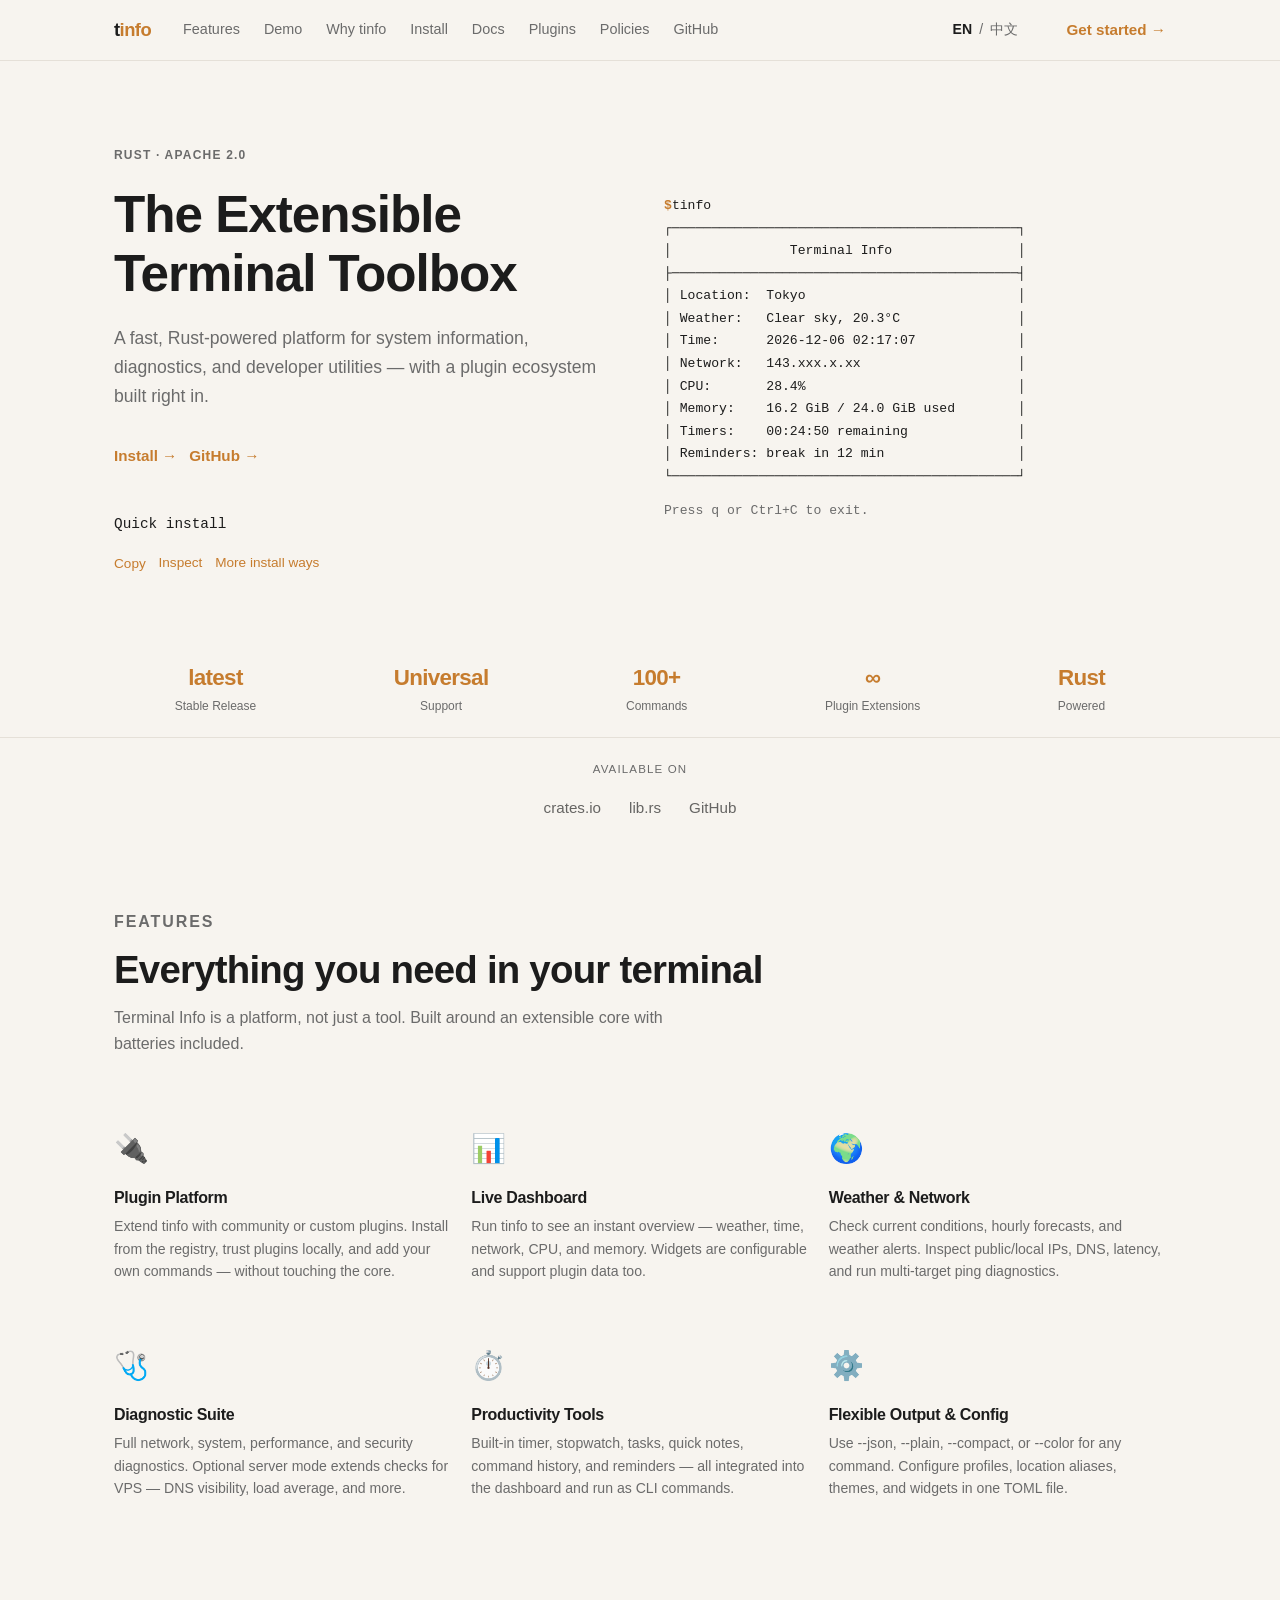
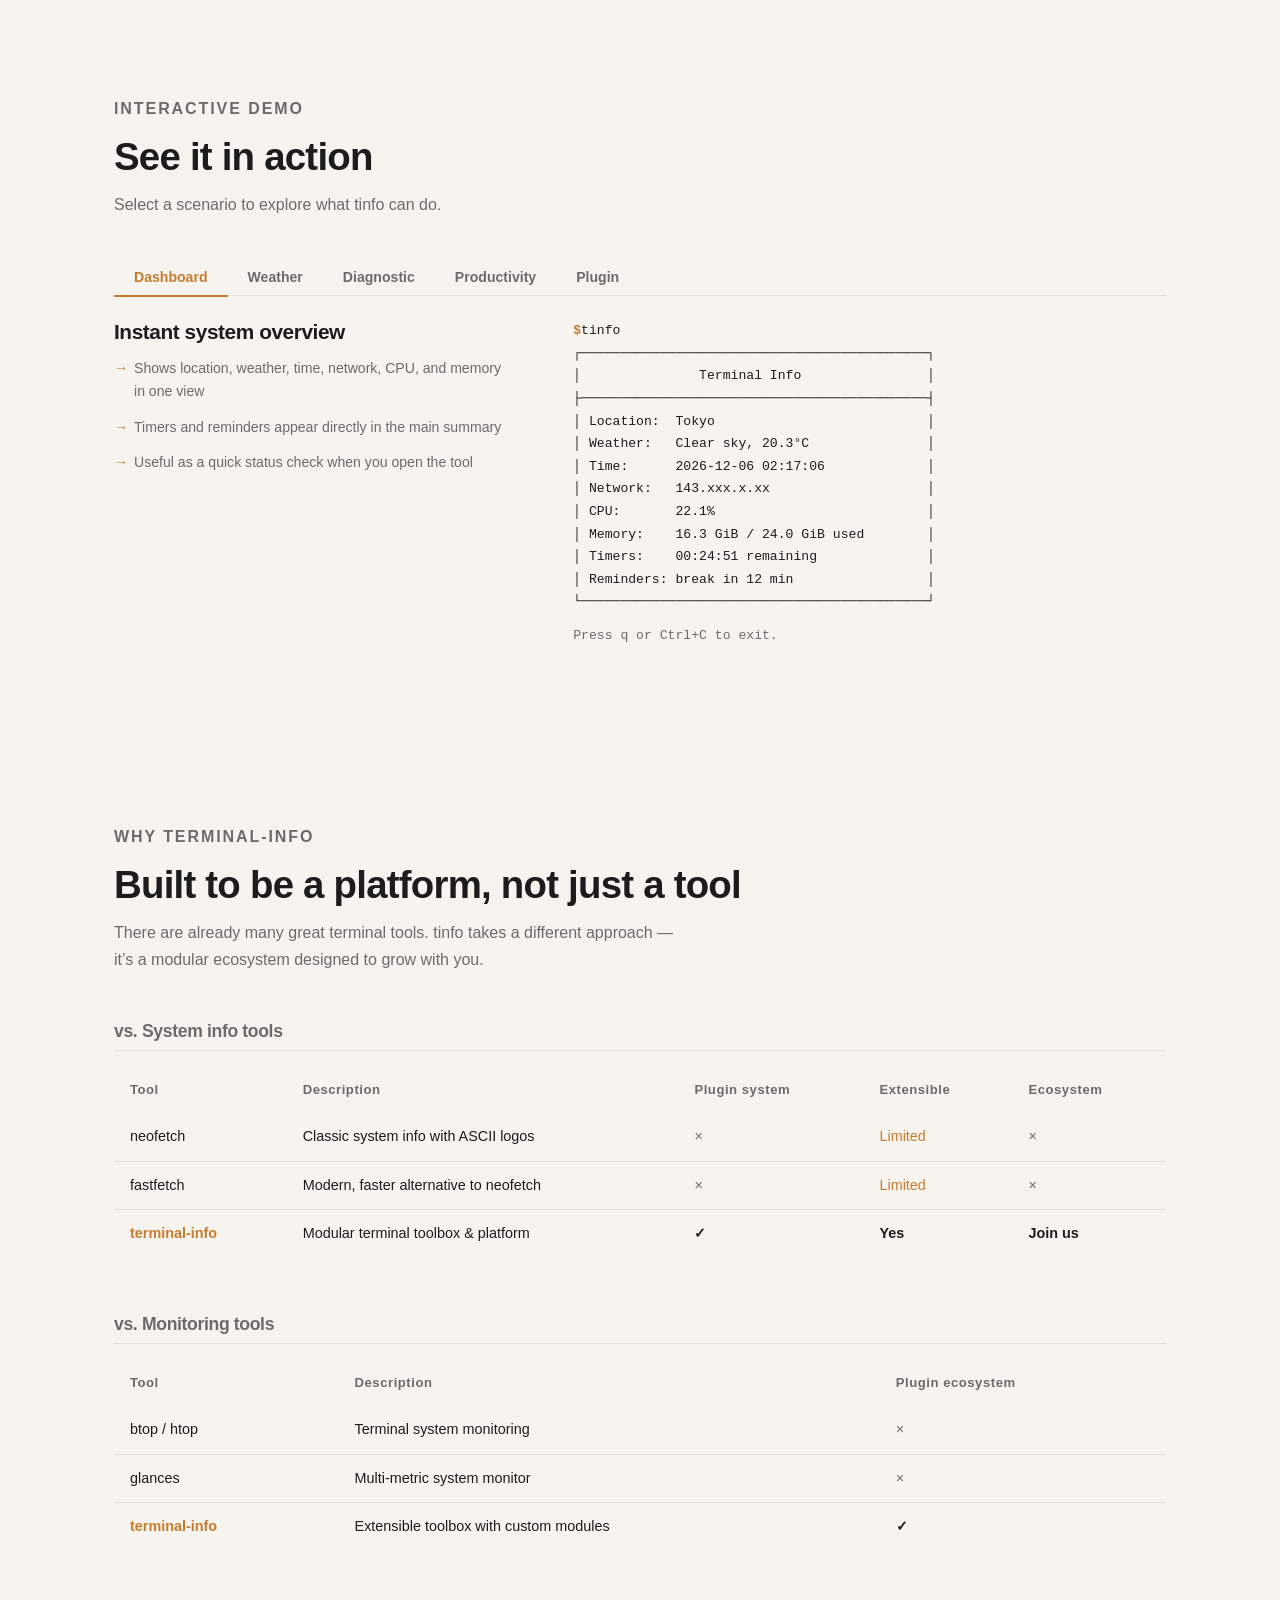
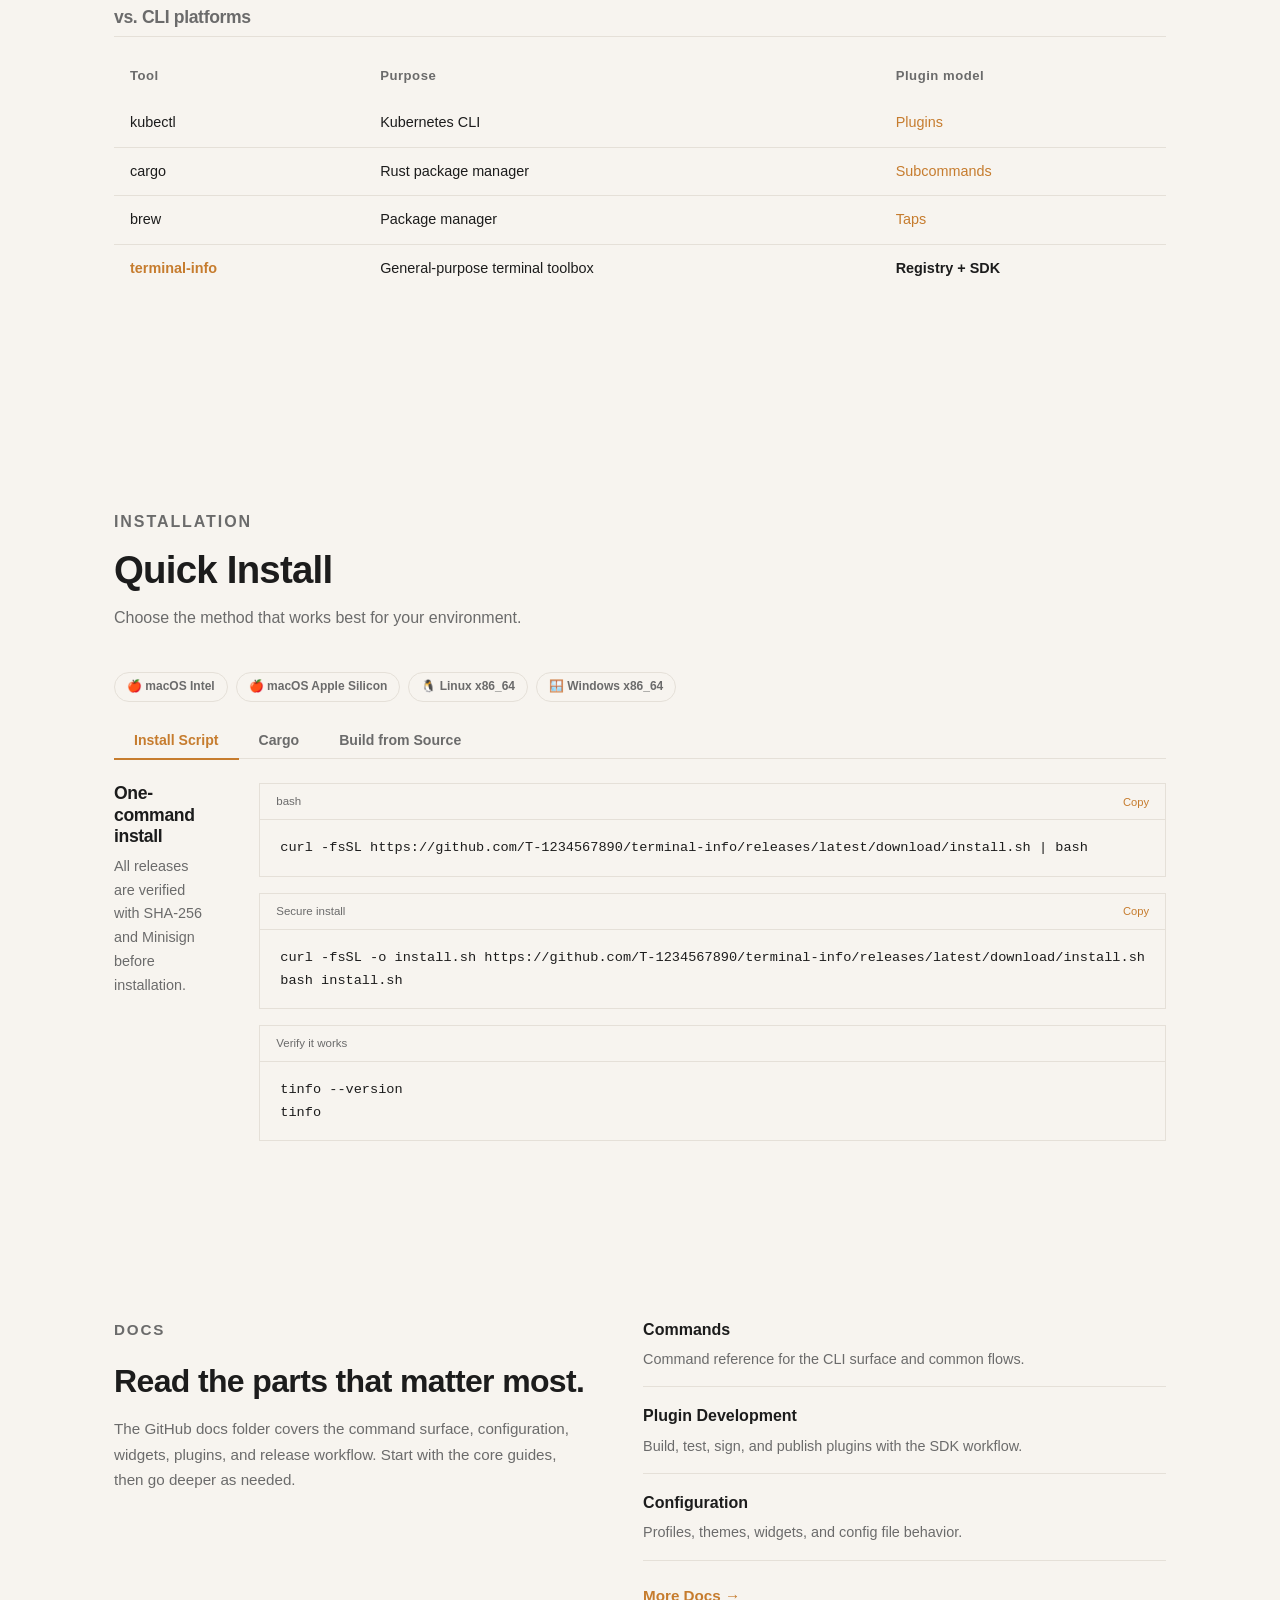
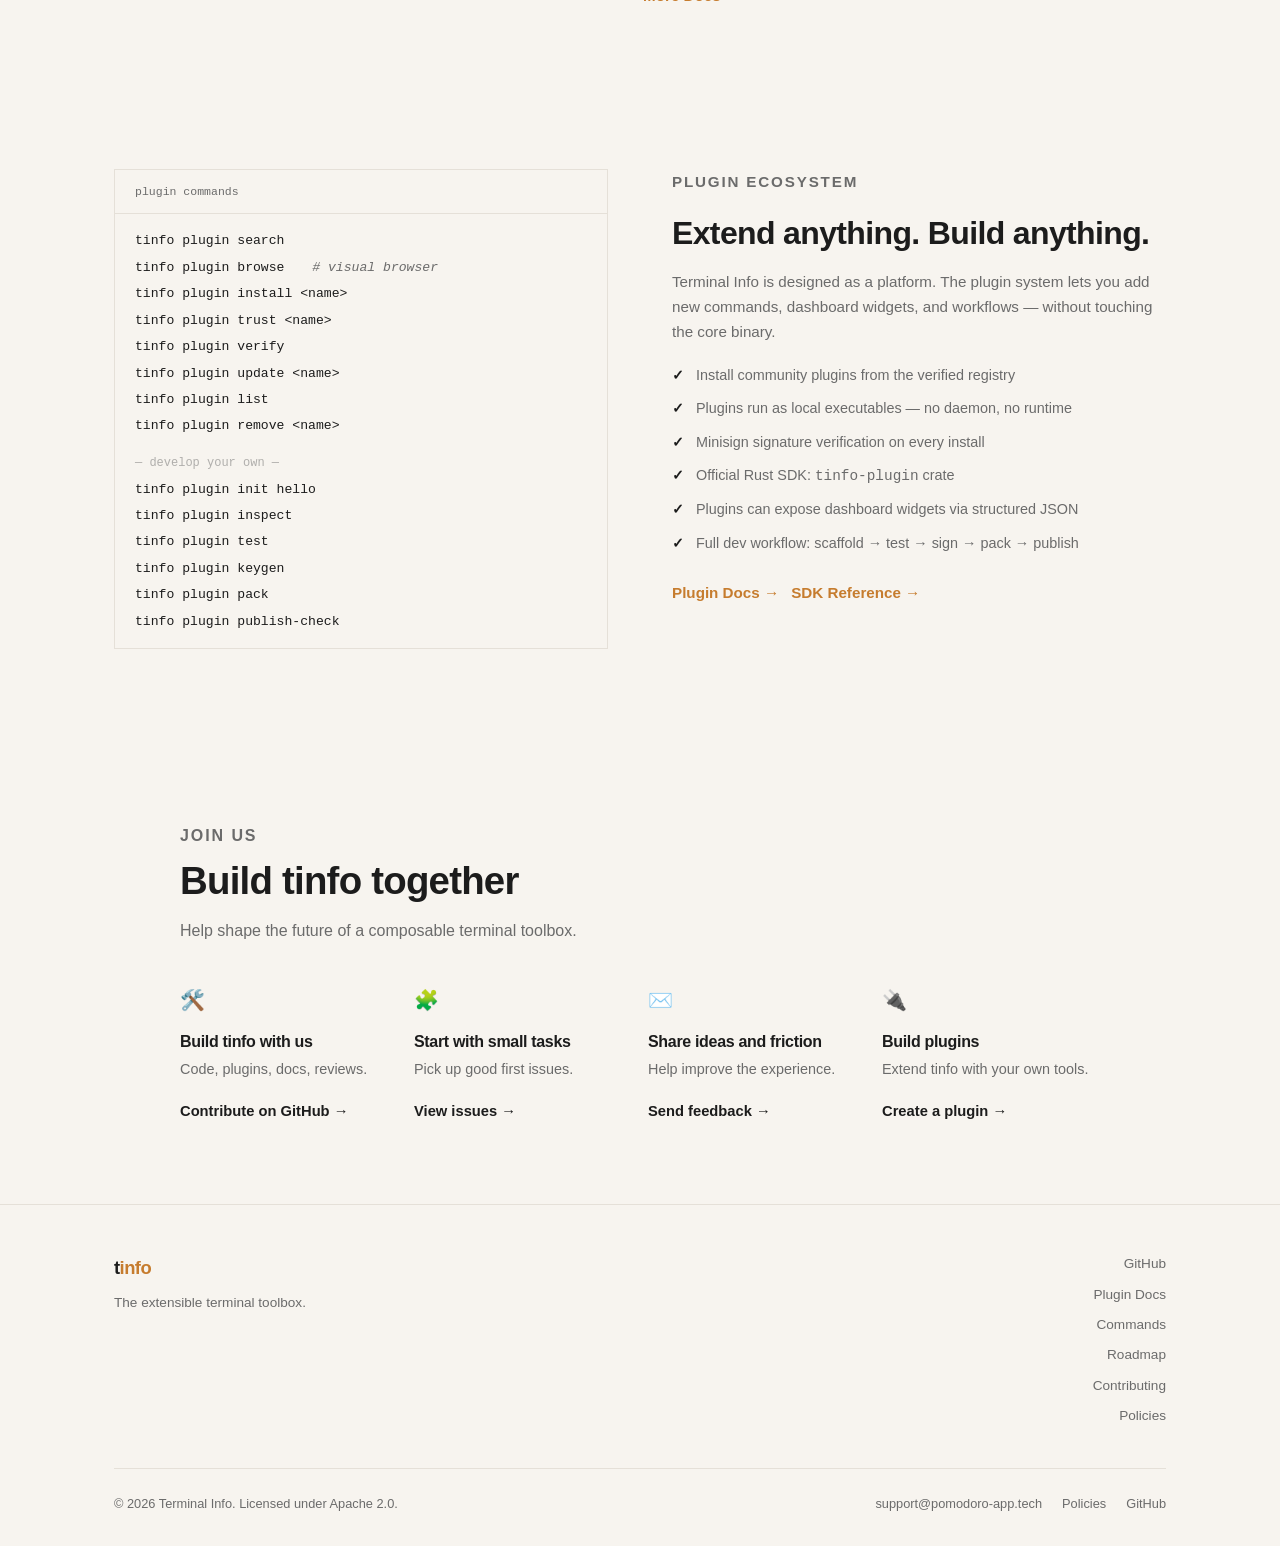
==== commit 98566f08: "feat: update installation commands and improve security verification in README and HTML" ====
--- a/website/index.html
+++ b/website/index.html
@@ -64,10 +64,10 @@
                 <div class="hero-install-label" data-en="Quick install" data-zh="快速安装">Quick install</div>
               </div>
               <div class="hero-install-expanded" id="hero-install-expanded">
-                <span id="hero-install-cmd" hidden data-copy="curl -sSL https://raw.githubusercontent.com/T-1234567890/terminal-info/main/install.sh | bash"></span>
+                <span id="hero-install-cmd" hidden data-copy="curl -fsSL https://github.com/T-1234567890/terminal-info/releases/latest/download/install.sh | bash"></span>
                 <div class="hero-install-actions">
                   <button class="copy-btn" id="hero-copy-btn" title="Copy install command" data-en="Copy" data-zh="复制">Copy</button>
-                  <a href="https://github.com/T-1234567890/terminal-info/blob/main/install.sh" target="_blank" rel="noopener" data-en="Inspect" data-zh="查看">Inspect</a>
+                  <a href="https://github.com/T-1234567890/terminal-info/releases/latest/download/install.sh" target="_blank" rel="noopener" data-en="Inspect" data-zh="查看">Inspect</a>
                   <a href="#install" data-en="More install ways" data-zh="更多安装方式">More install ways</a>
                 </div>
               </div>
@@ -344,15 +344,24 @@
           <div class="install-grid" data-reveal style="--reveal-delay: 0.24s;">
             <div class="install-desc">
               <h3 data-en="One-command install" data-zh="一条命令完成安装">One-command install</h3>
-              <p data-en="The install script downloads the correct binary for your platform, verifies the SHA-256 checksum and Minisign signature, and places tinfo in your PATH." data-zh="安装脚本会为你的平台下载正确的二进制文件，验证 SHA-256 校验和与 Minisign 签名，并将 tinfo 放入 PATH。">The install script downloads the correct binary for your platform, verifies the SHA-256 checksum and Minisign signature, and places <code>tinfo</code> in your <code>PATH</code>.</p>
+              <p data-en="All releases are verified with SHA-256 and Minisign before installation." data-zh="所有发布内容都会在安装前通过 SHA-256 和 Minisign 进行验证。">All releases are verified with SHA-256 and Minisign before installation.</p>
             </div>
             <div>
               <div class="code-block">
                 <div class="code-block-header">
                   <span>bash</span>
-                  <button class="code-copy" data-copy="curl -sSL https://raw.githubusercontent.com/T-1234567890/terminal-info/main/install.sh | bash" data-en="Copy" data-zh="复制">Copy</button>
+                  <button class="code-copy" data-copy="curl -fsSL https://github.com/T-1234567890/terminal-info/releases/latest/download/install.sh | bash" data-en="Copy" data-zh="复制">Copy</button>
                 </div>
-                <pre>curl -sSL https://raw.githubusercontent.com/T-1234567890/terminal-info/main/install.sh | bash</pre>
+                <pre>curl -fsSL https://github.com/T-1234567890/terminal-info/releases/latest/download/install.sh | bash</pre>
+              </div>
+              <div class="code-block">
+                <div class="code-block-header">
+                  <span data-en="Secure install" data-zh="安全安装">Secure install</span>
+                  <button class="code-copy" data-copy="curl -fsSL -o install.sh https://github.com/T-1234567890/terminal-info/releases/latest/download/install.sh
+bash install.sh" data-en="Copy" data-zh="复制">Copy</button>
+                </div>
+                <pre>curl -fsSL -o install.sh https://github.com/T-1234567890/terminal-info/releases/latest/download/install.sh
+bash install.sh</pre>
               </div>
               <div class="code-block">
                 <div class="code-block-header"><span data-en="Verify it works" data-zh="验证是否可用">Verify it works</span></div>
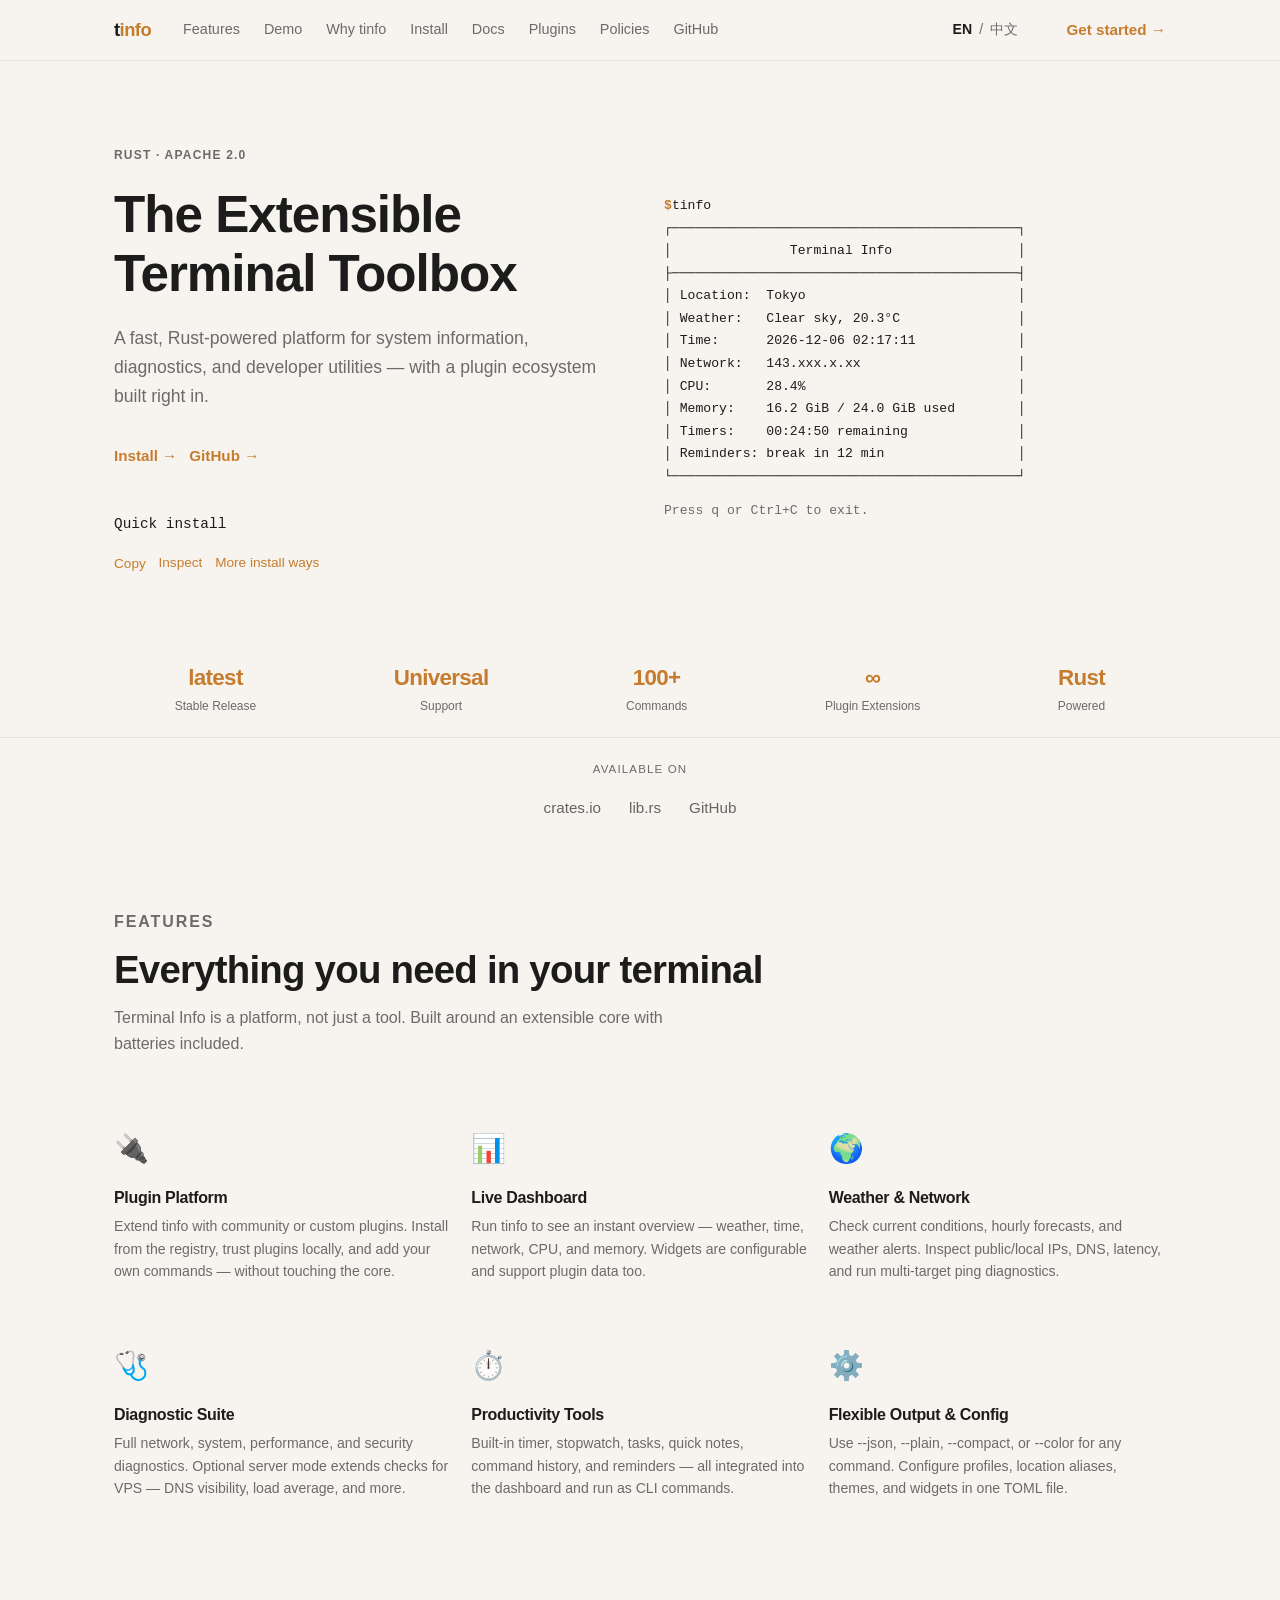
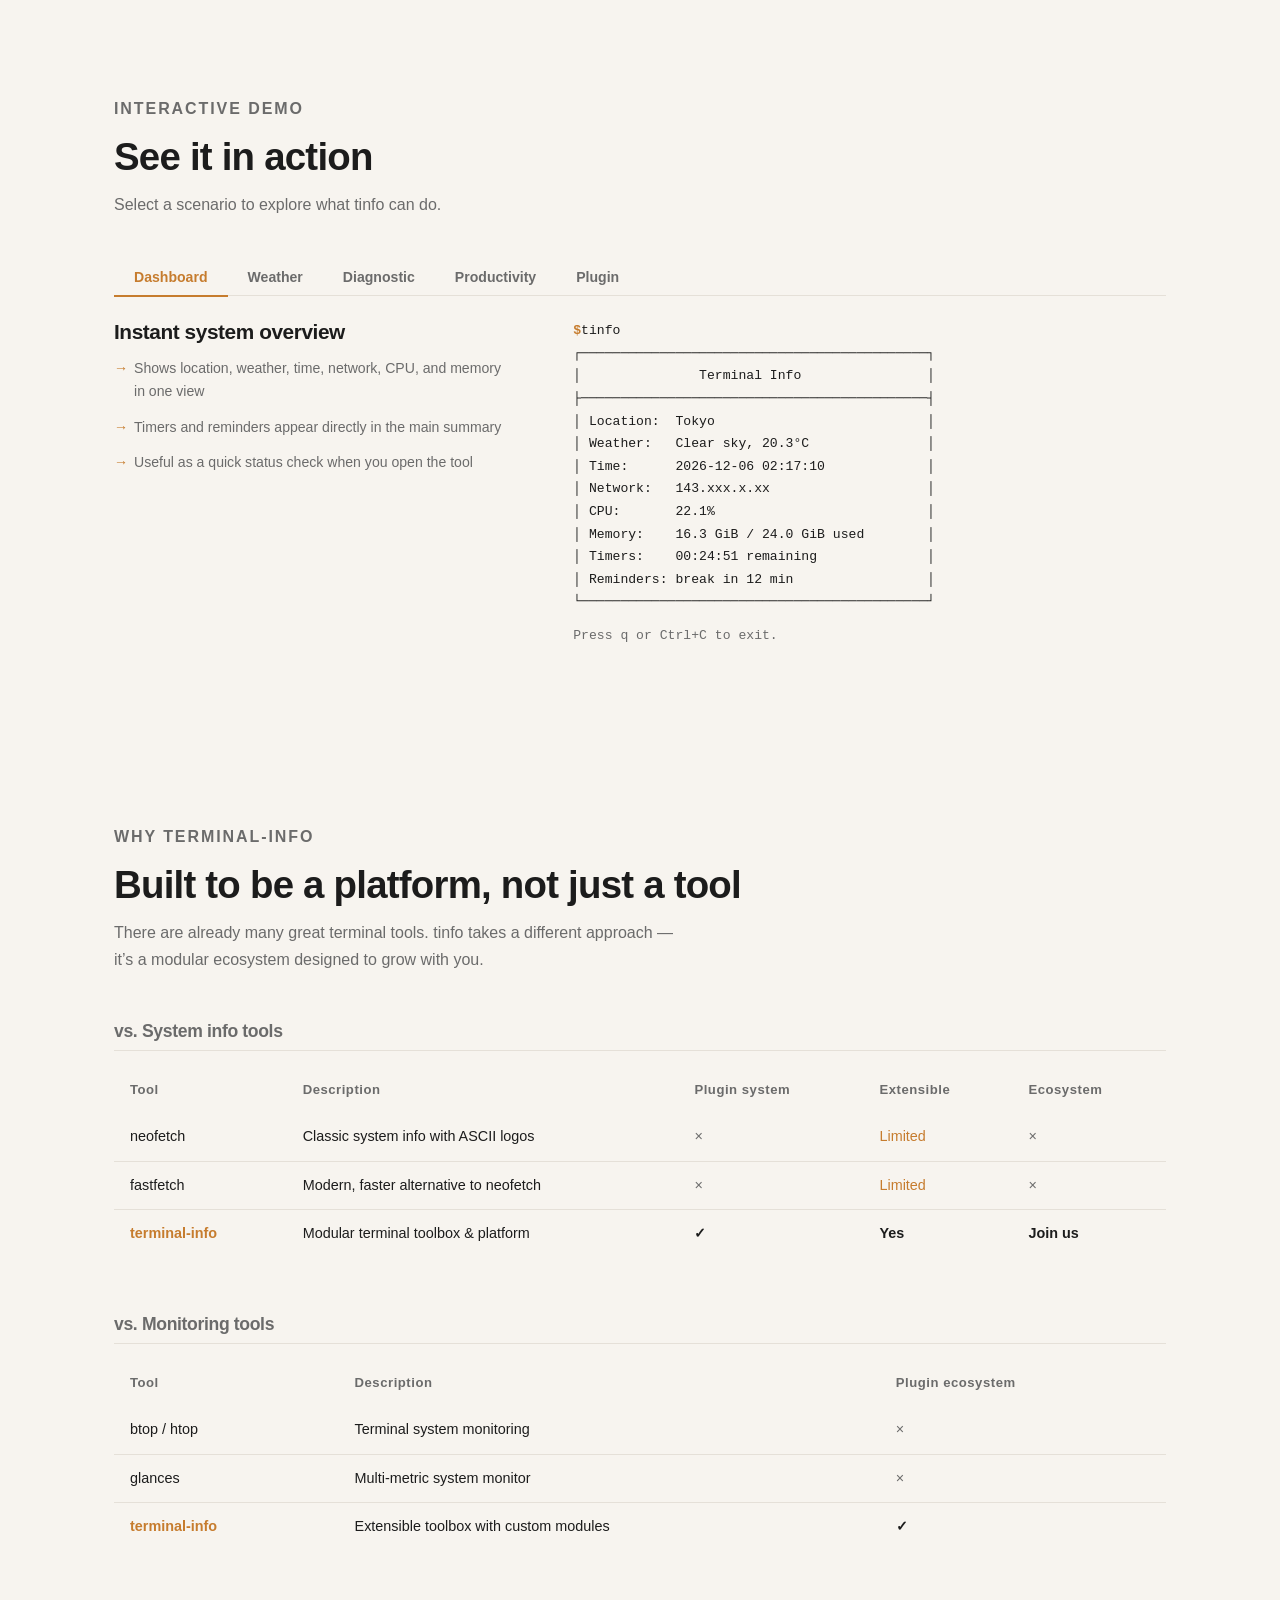
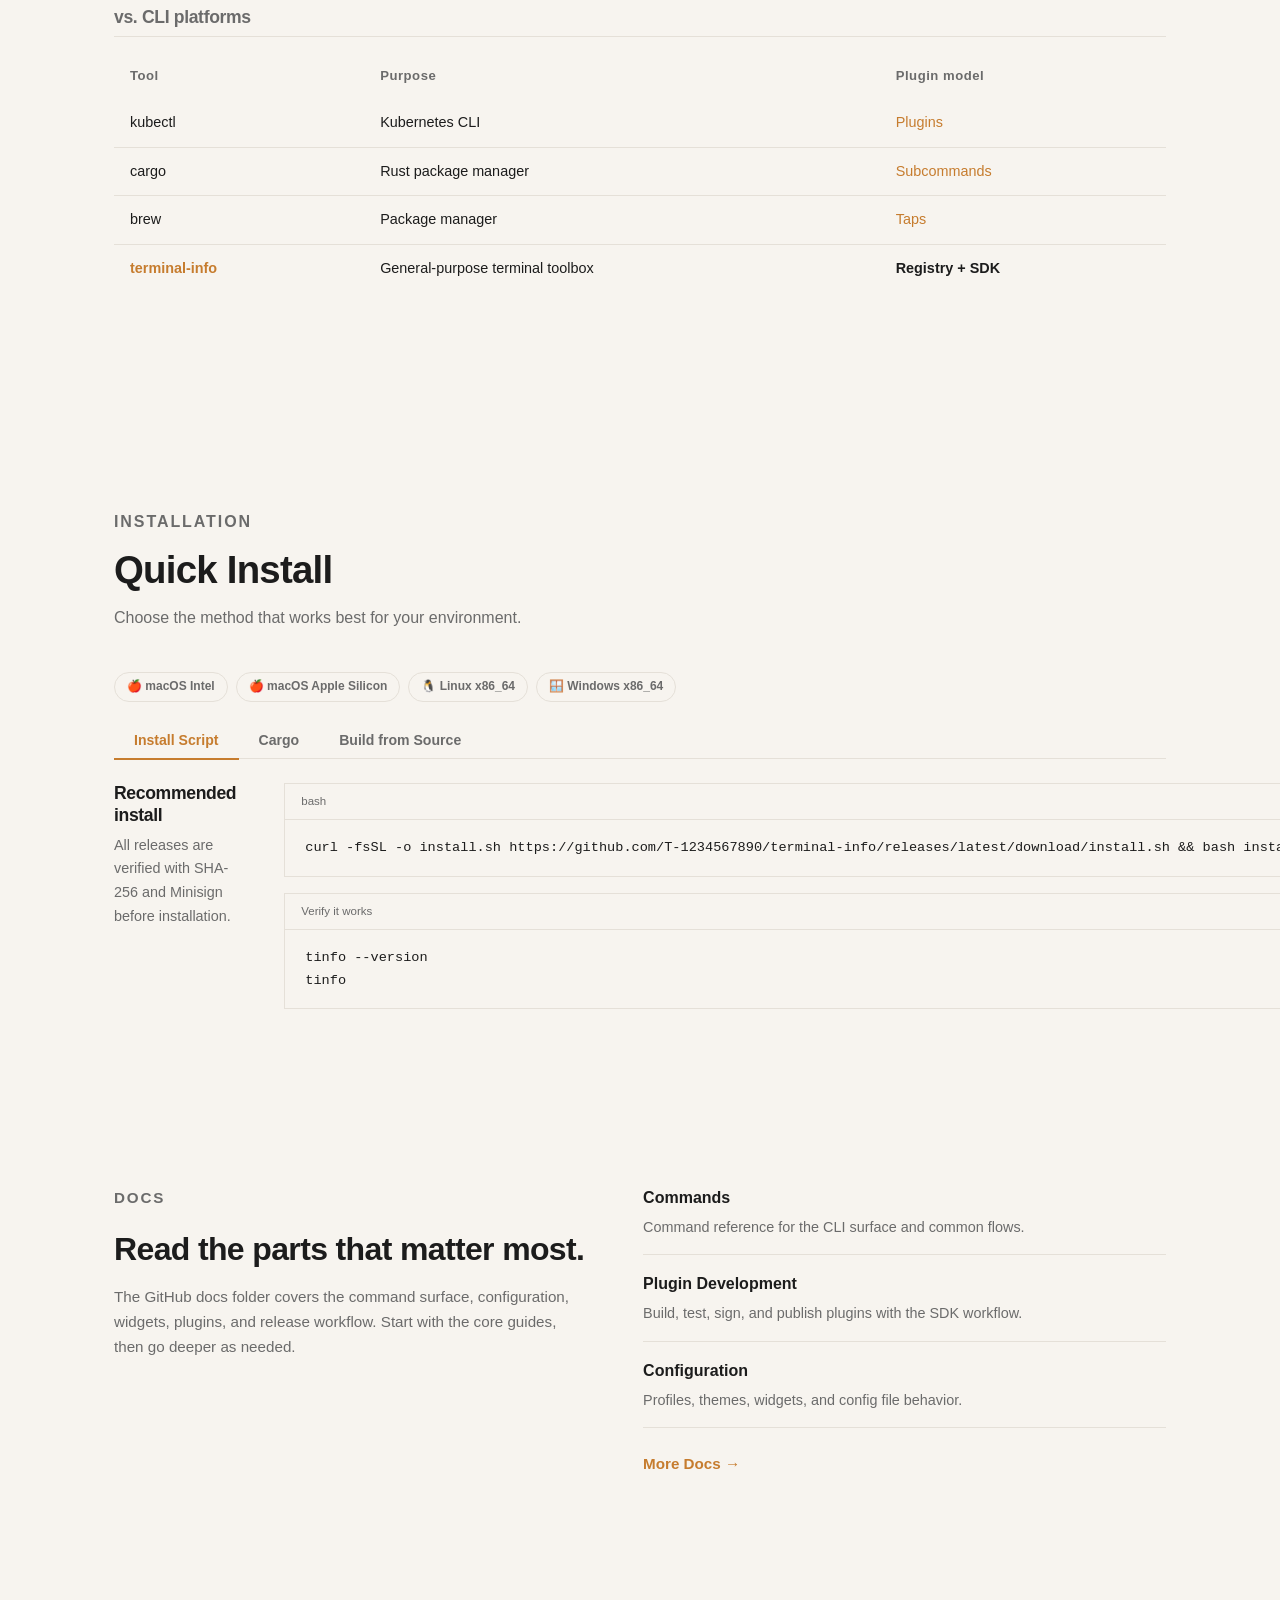
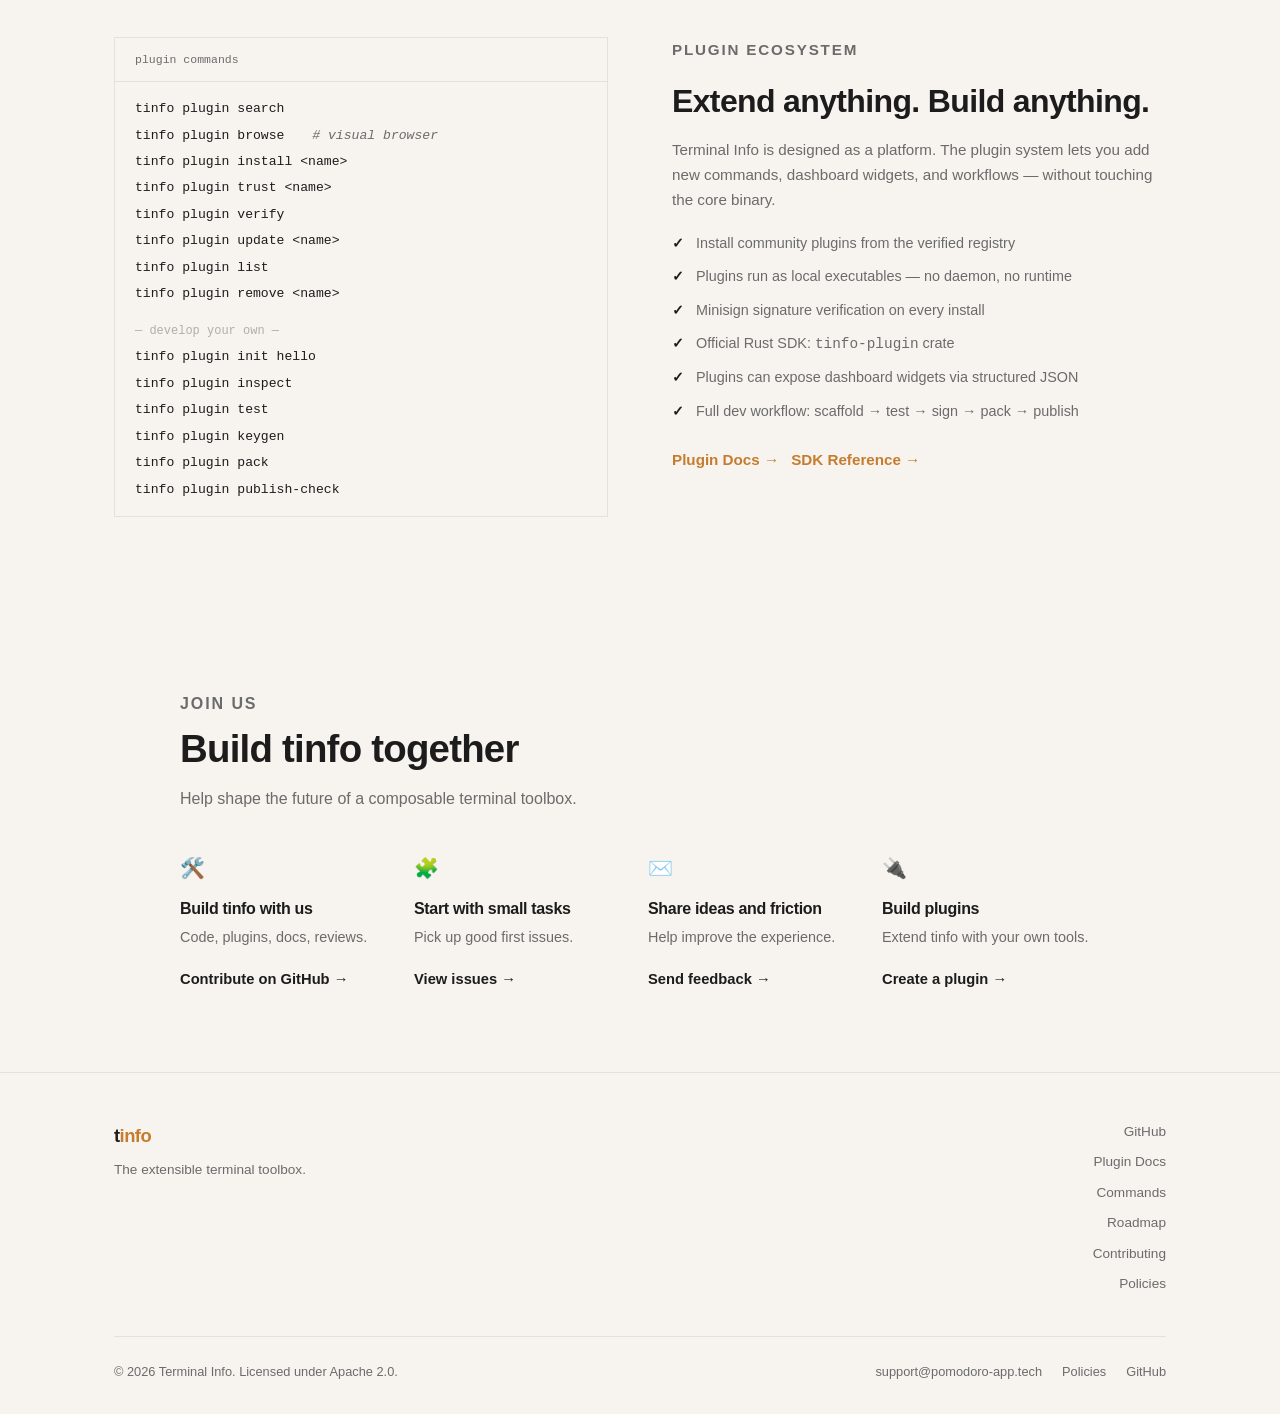
==== commit 67535304: "feat: update installation command in README and HTML for improved clarity and security" ====
--- a/website/index.html
+++ b/website/index.html
@@ -64,7 +64,7 @@
                 <div class="hero-install-label" data-en="Quick install" data-zh="快速安装">Quick install</div>
               </div>
               <div class="hero-install-expanded" id="hero-install-expanded">
-                <span id="hero-install-cmd" hidden data-copy="curl -fsSL https://github.com/T-1234567890/terminal-info/releases/latest/download/install.sh | bash"></span>
+                <span id="hero-install-cmd" hidden data-copy="curl -fsSL -o install.sh https://github.com/T-1234567890/terminal-info/releases/latest/download/install.sh && bash install.sh"></span>
                 <div class="hero-install-actions">
                   <button class="copy-btn" id="hero-copy-btn" title="Copy install command" data-en="Copy" data-zh="复制">Copy</button>
                   <a href="https://github.com/T-1234567890/terminal-info/releases/latest/download/install.sh" target="_blank" rel="noopener" data-en="Inspect" data-zh="查看">Inspect</a>
@@ -343,25 +343,16 @@
         <div class="install-content active" id="install-script">
           <div class="install-grid" data-reveal style="--reveal-delay: 0.24s;">
             <div class="install-desc">
-              <h3 data-en="One-command install" data-zh="一条命令完成安装">One-command install</h3>
+              <h3 data-en="Recommended install" data-zh="推荐安装方式">One-command install</h3>
               <p data-en="All releases are verified with SHA-256 and Minisign before installation." data-zh="所有发布内容都会在安装前通过 SHA-256 和 Minisign 进行验证。">All releases are verified with SHA-256 and Minisign before installation.</p>
             </div>
             <div>
               <div class="code-block">
                 <div class="code-block-header">
                   <span>bash</span>
-                  <button class="code-copy" data-copy="curl -fsSL https://github.com/T-1234567890/terminal-info/releases/latest/download/install.sh | bash" data-en="Copy" data-zh="复制">Copy</button>
+                  <button class="code-copy" data-copy="curl -fsSL -o install.sh https://github.com/T-1234567890/terminal-info/releases/latest/download/install.sh && bash install.sh" data-en="Copy" data-zh="复制">Copy</button>
                 </div>
-                <pre>curl -fsSL https://github.com/T-1234567890/terminal-info/releases/latest/download/install.sh | bash</pre>
-              </div>
-              <div class="code-block">
-                <div class="code-block-header">
-                  <span data-en="Secure install" data-zh="安全安装">Secure install</span>
-                  <button class="code-copy" data-copy="curl -fsSL -o install.sh https://github.com/T-1234567890/terminal-info/releases/latest/download/install.sh
-bash install.sh" data-en="Copy" data-zh="复制">Copy</button>
-                </div>
-                <pre>curl -fsSL -o install.sh https://github.com/T-1234567890/terminal-info/releases/latest/download/install.sh
-bash install.sh</pre>
+                <pre>curl -fsSL -o install.sh https://github.com/T-1234567890/terminal-info/releases/latest/download/install.sh && bash install.sh</pre>
               </div>
               <div class="code-block">
                 <div class="code-block-header"><span data-en="Verify it works" data-zh="验证是否可用">Verify it works</span></div>
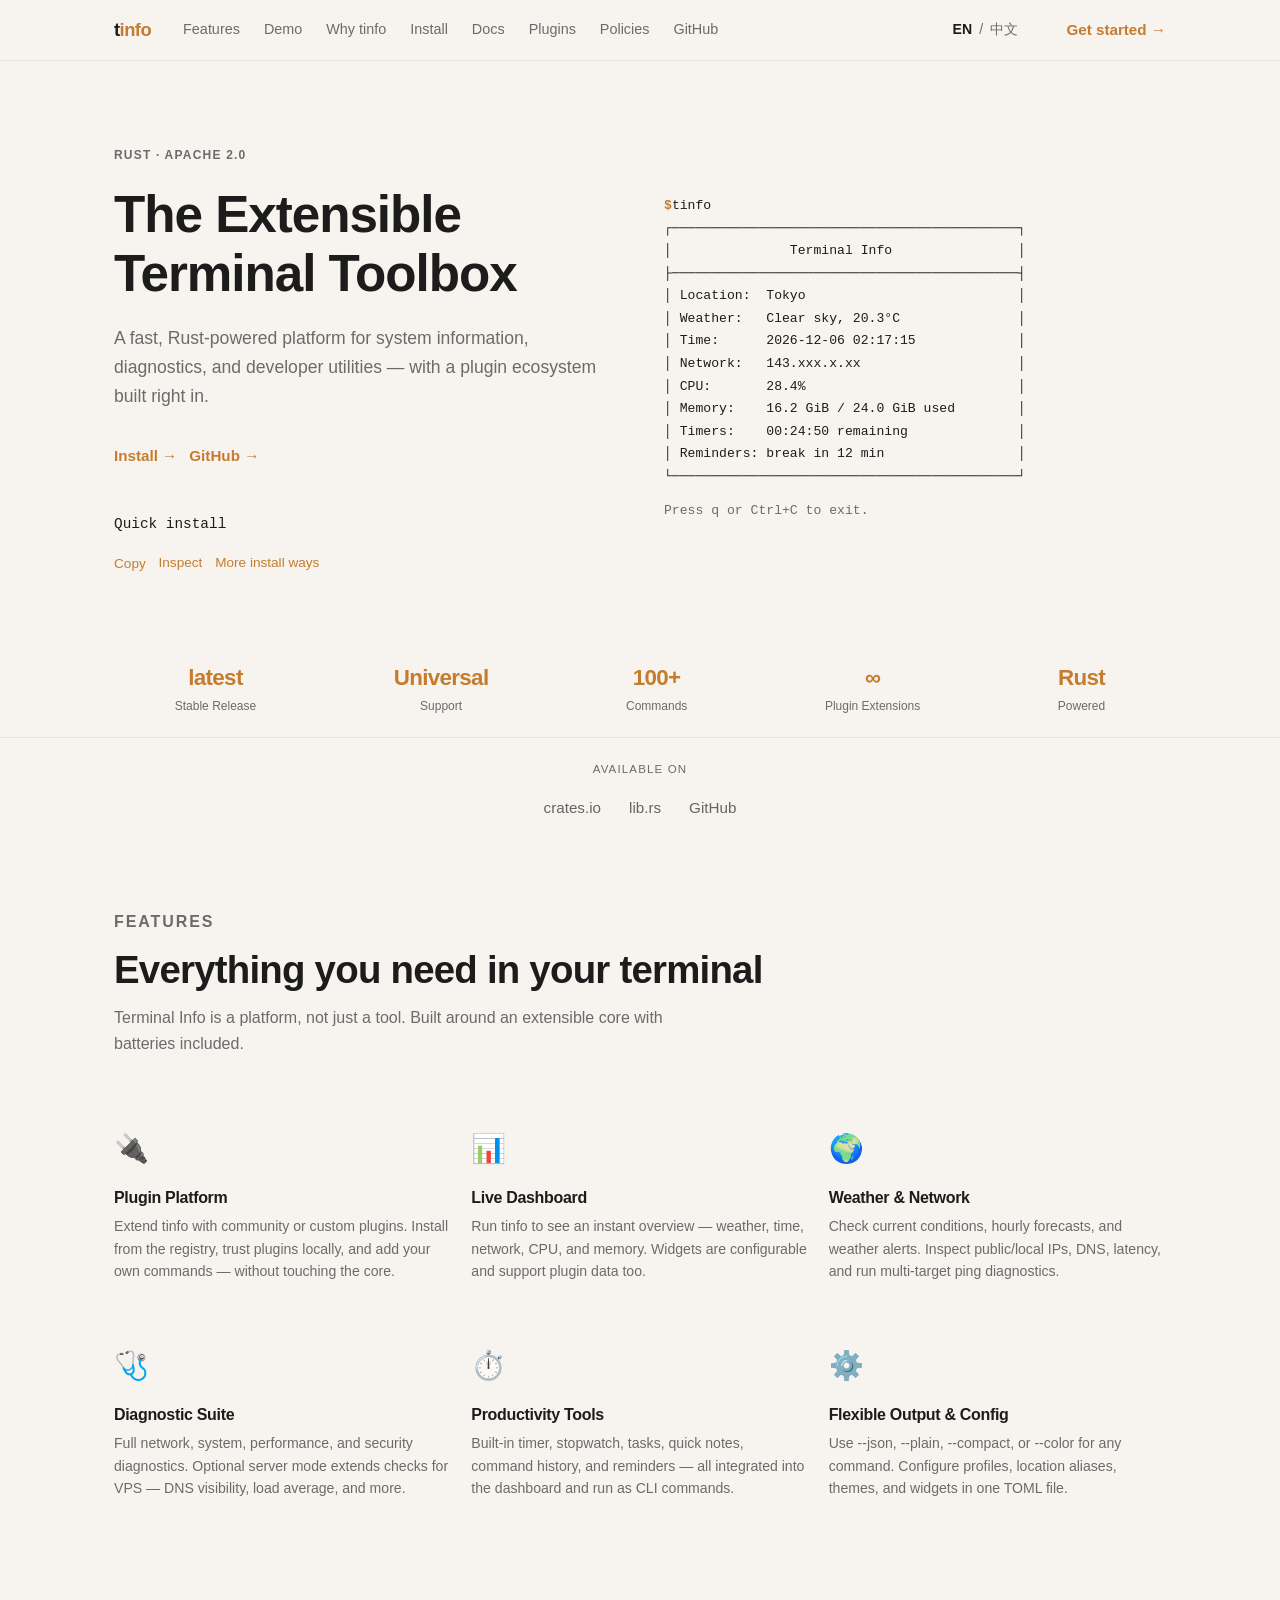
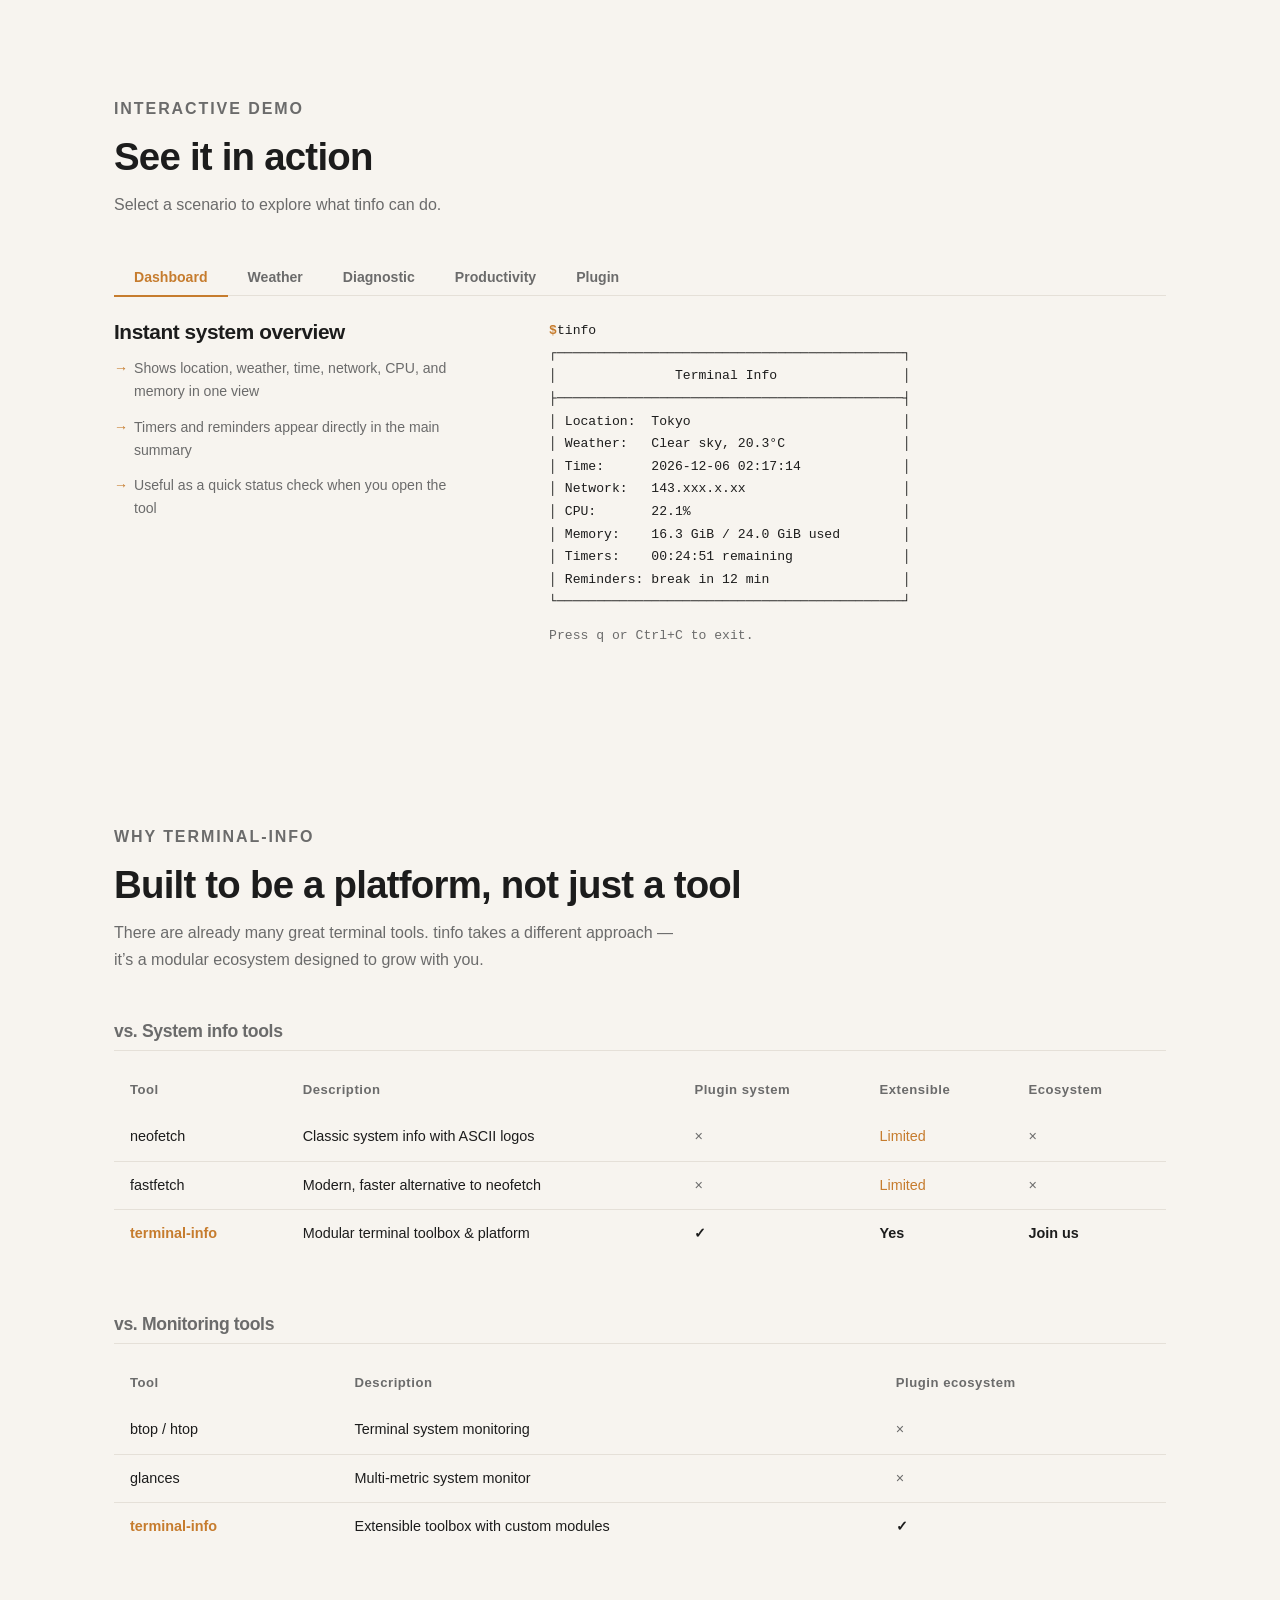
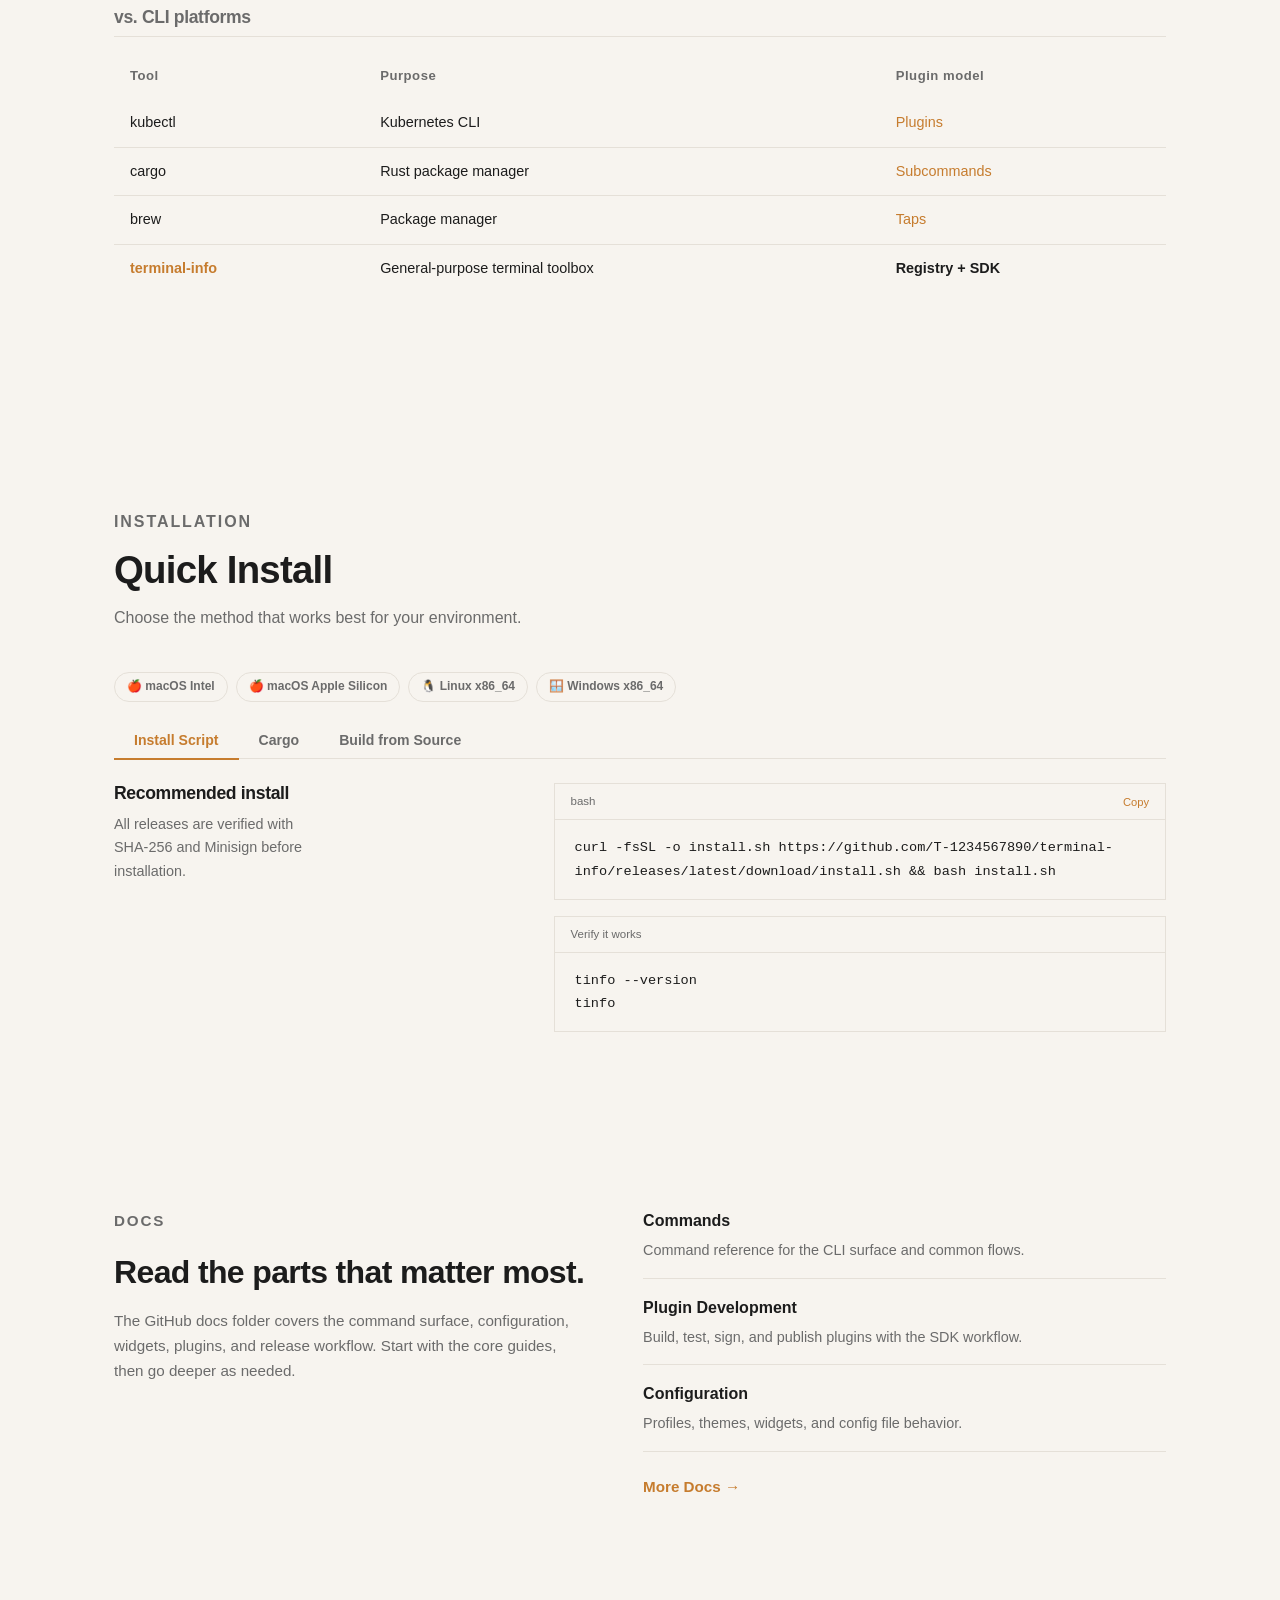
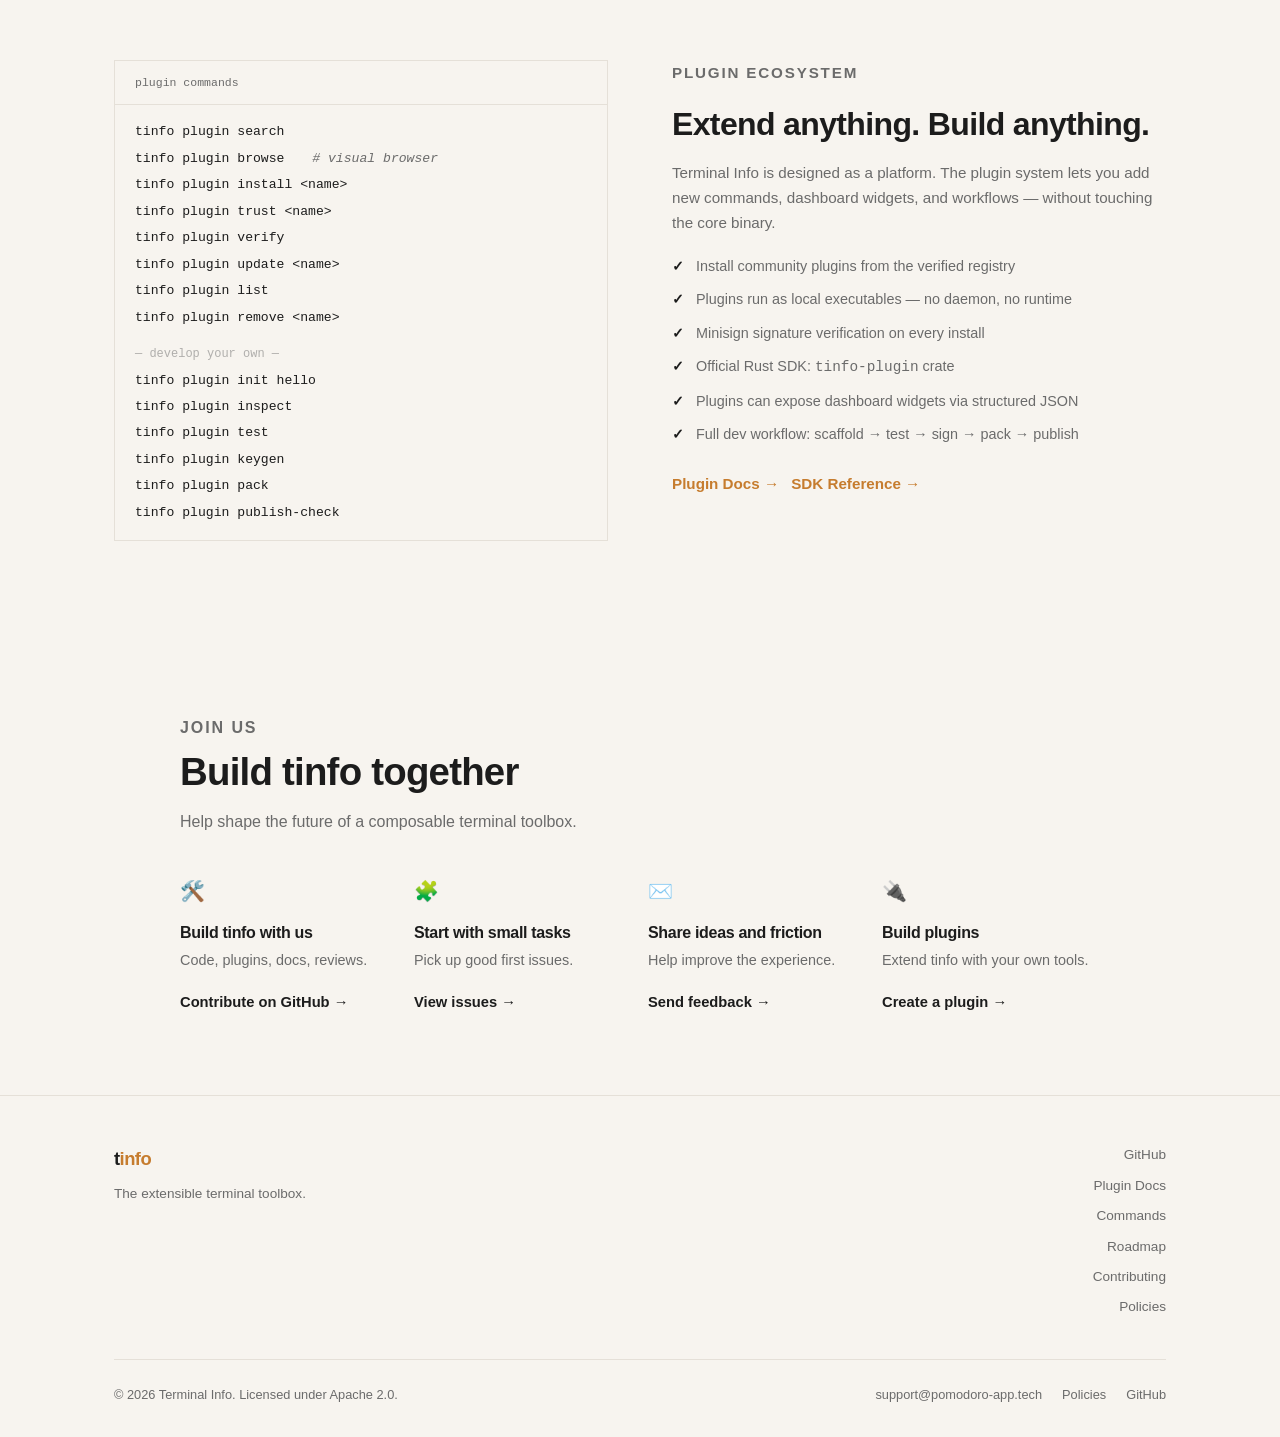
==== commit 91df3aa1: "feat: enhance installation command display and improve layout for better usability" ====
--- a/website/index.html
+++ b/website/index.html
@@ -352,7 +352,7 @@
                   <span>bash</span>
                   <button class="code-copy" data-copy="curl -fsSL -o install.sh https://github.com/T-1234567890/terminal-info/releases/latest/download/install.sh && bash install.sh" data-en="Copy" data-zh="复制">Copy</button>
                 </div>
-                <pre>curl -fsSL -o install.sh https://github.com/T-1234567890/terminal-info/releases/latest/download/install.sh && bash install.sh</pre>
+                <pre class="install-command-display">curl -fsSL -o install.sh https://github.com/T-1234567890/terminal-info/releases/latest/download/install.sh && bash install.sh</pre>
               </div>
               <div class="code-block">
                 <div class="code-block-header"><span data-en="Verify it works" data-zh="验证是否可用">Verify it works</span></div>
--- a/website/style.css
+++ b/website/style.css
@@ -549,8 +549,8 @@
 
 .demo-container {
   display: grid;
-  grid-template-columns: 1fr 1.5fr;
-  gap: 4rem;
+  grid-template-columns: minmax(0, 0.9fr) minmax(0, 1.6fr);
+  gap: 5.5rem;
   align-items: start;
 }
 
@@ -589,11 +589,16 @@
   color: var(--accent);
 }
 
-.demo-window { position: relative; z-index: 1; }
+.demo-window {
+  position: relative;
+  z-index: 1;
+  justify-self: end;
+  width: min(100%, 56rem);
+}
 
 @media (max-width: 900px) {
   .demo-container {
-    gap: 2rem;
+    gap: 2.5rem;
   }
 }
 
@@ -692,6 +697,12 @@
   overflow-x: auto;
   line-height: 1.7;
 }
+.code-block pre.install-command-display {
+  white-space: pre-wrap;
+  overflow-wrap: anywhere;
+  word-break: break-word;
+  min-height: 4.9rem;
+}
 .code-block .code-copy {
   background: none;
   border: none;
@@ -733,16 +744,27 @@
 
 .install-grid {
   display: grid;
-  grid-template-columns: 1.1fr 1fr;
+  grid-template-columns: minmax(0, 0.78fr) minmax(0, 1.22fr);
   gap: 3rem;
   align-items: start;
 }
+.install-grid > div:last-child {
+  width: 100%;
+}
 .install-desc h3 {
   font-size: 1.1rem;
   font-weight: 700;
   margin-bottom: 0.5rem;
 }
-.install-desc p { font-size: 0.9rem; color: var(--text-muted); margin-bottom: 1rem; }
+.install-desc p {
+  max-width: 26ch;
+  font-size: 0.9rem;
+  color: var(--text-muted);
+  margin-bottom: 1rem;
+}
+.install-grid .code-block {
+  width: 100%;
+}
 
 /* ---- Docs ---- */
 .docs-section { background: var(--bg); }
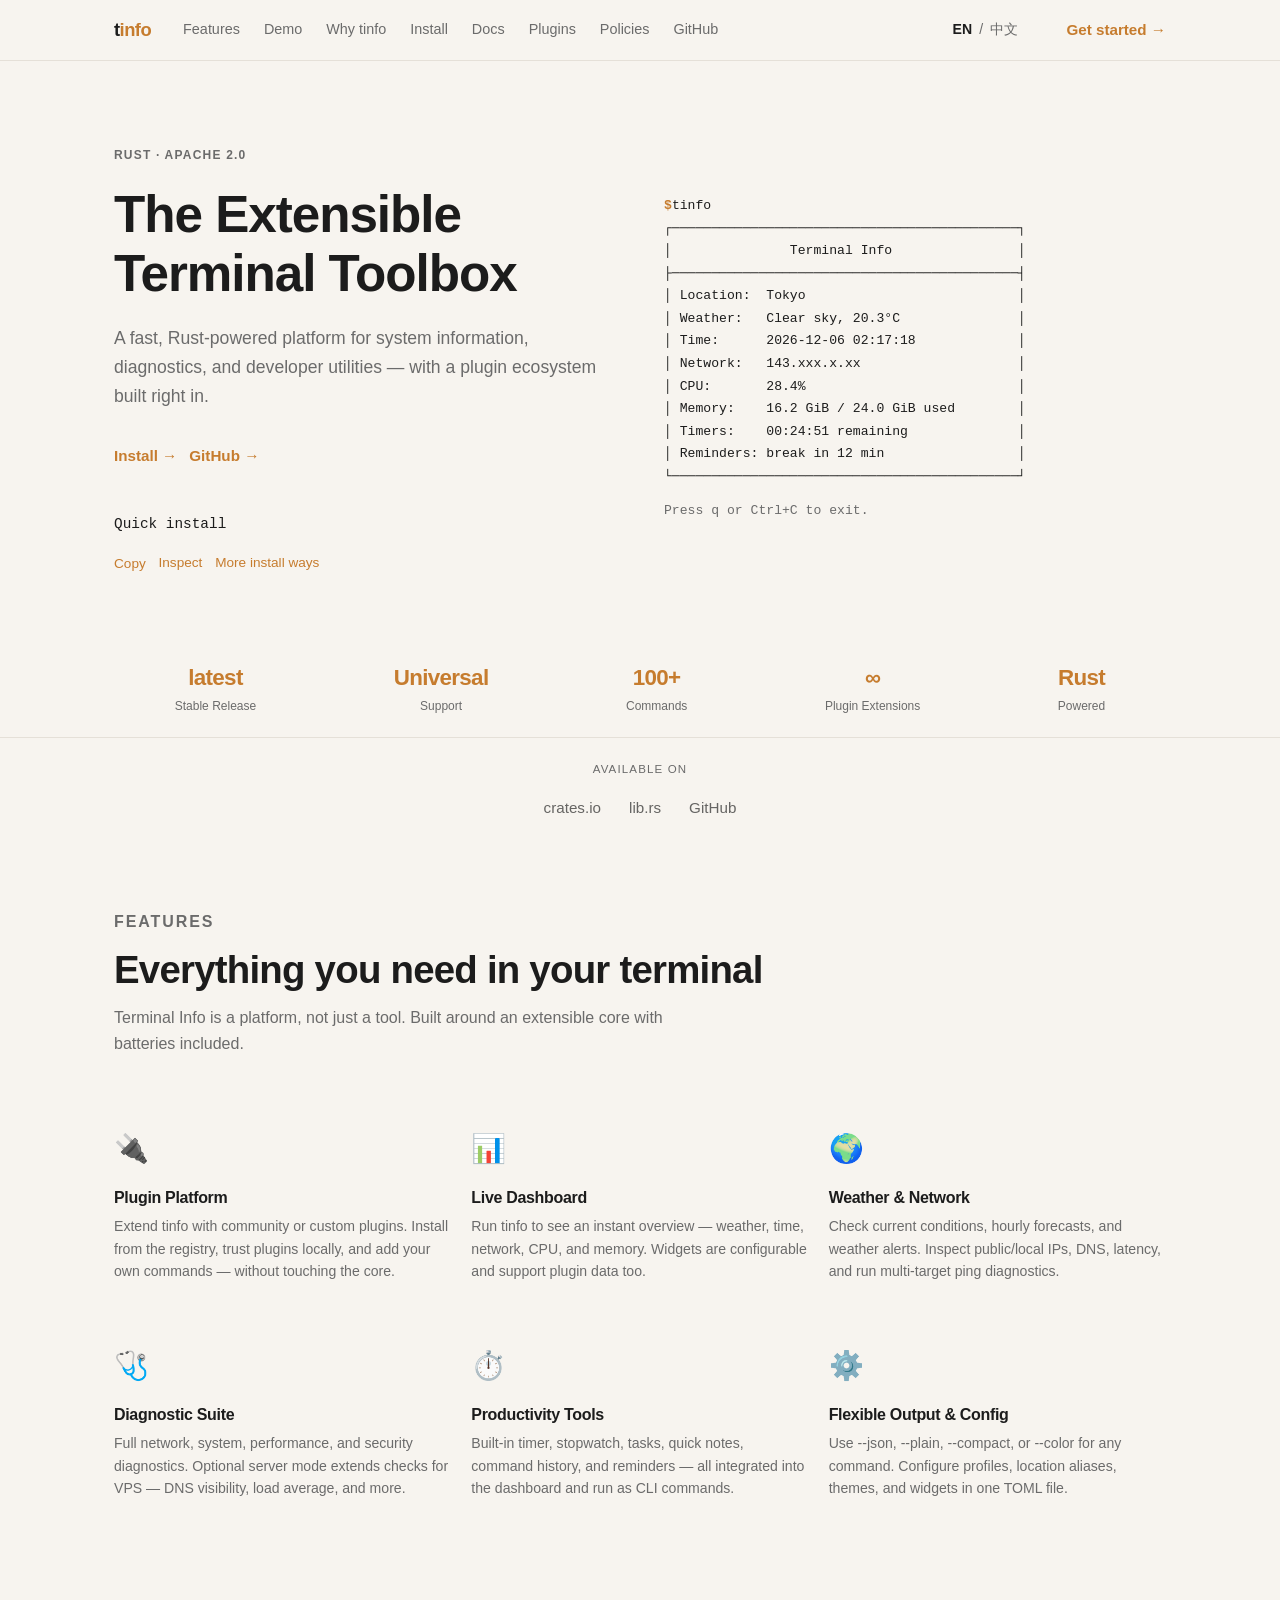
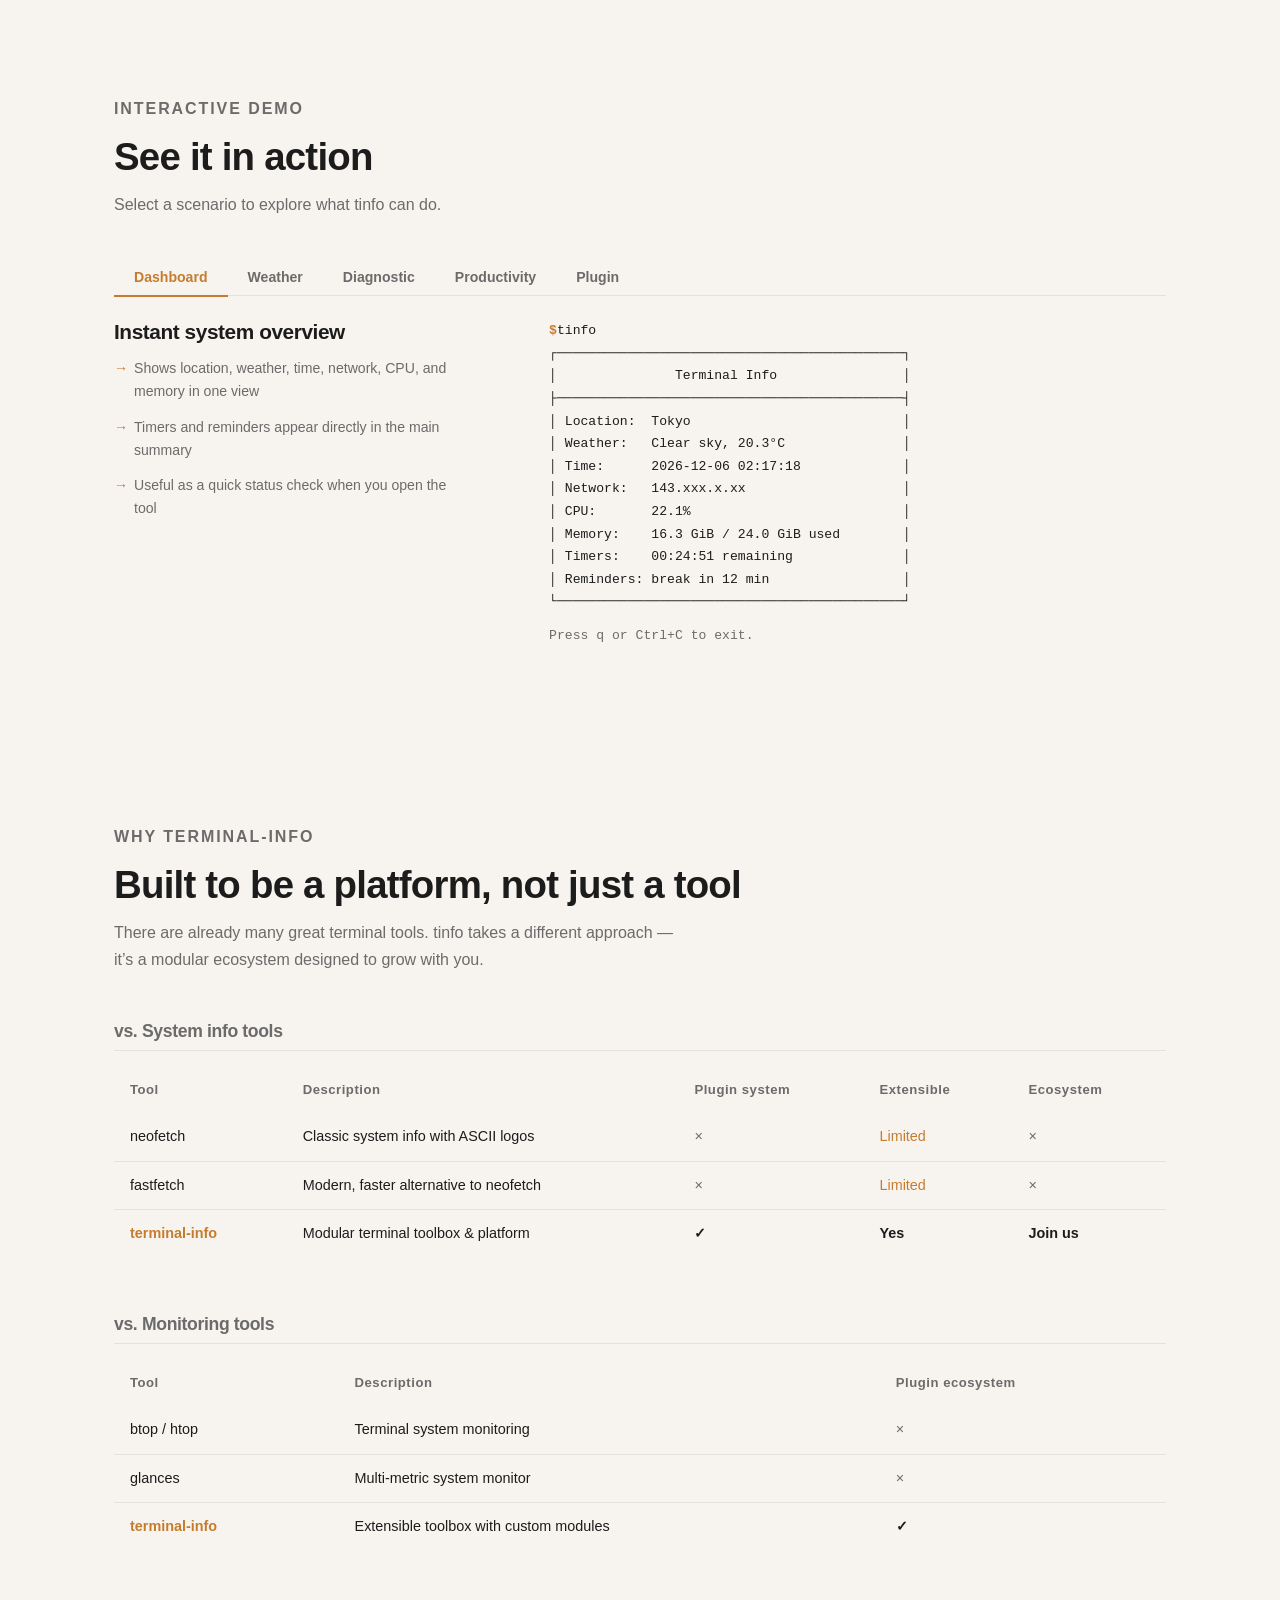
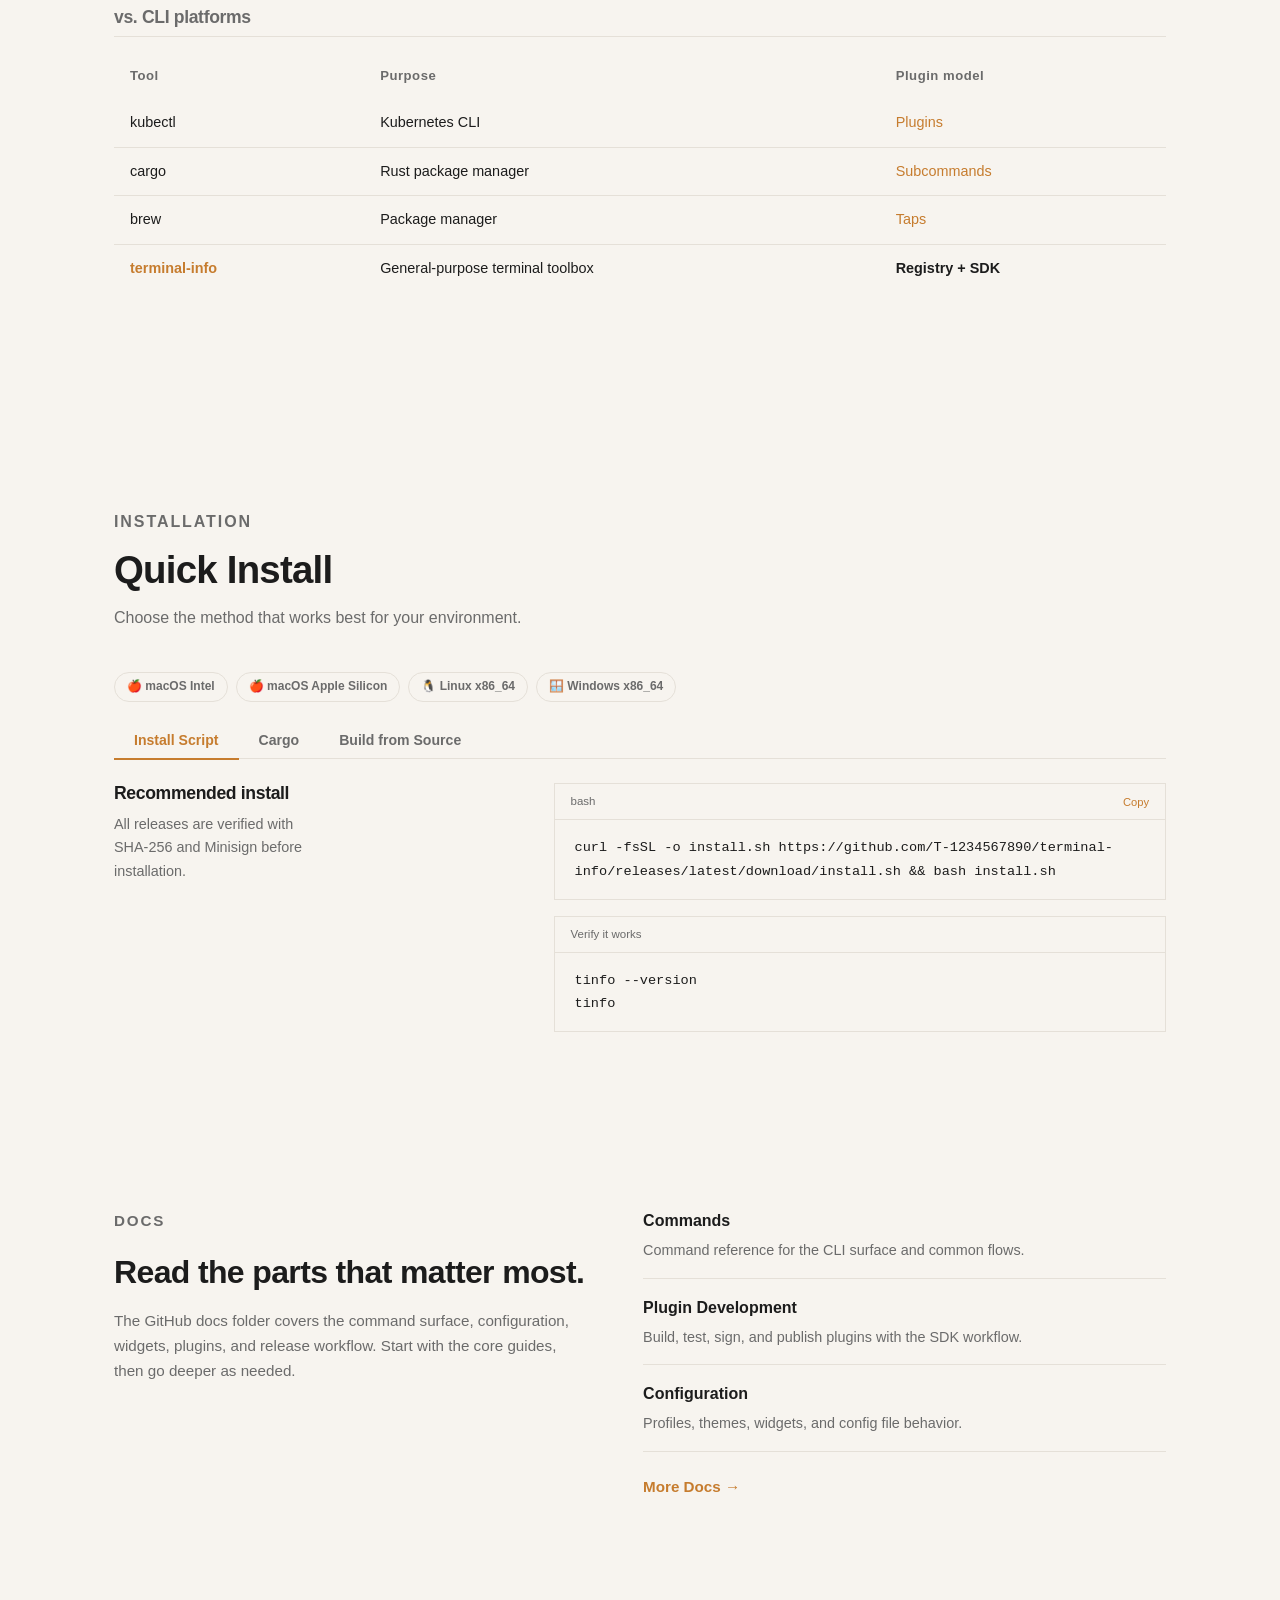
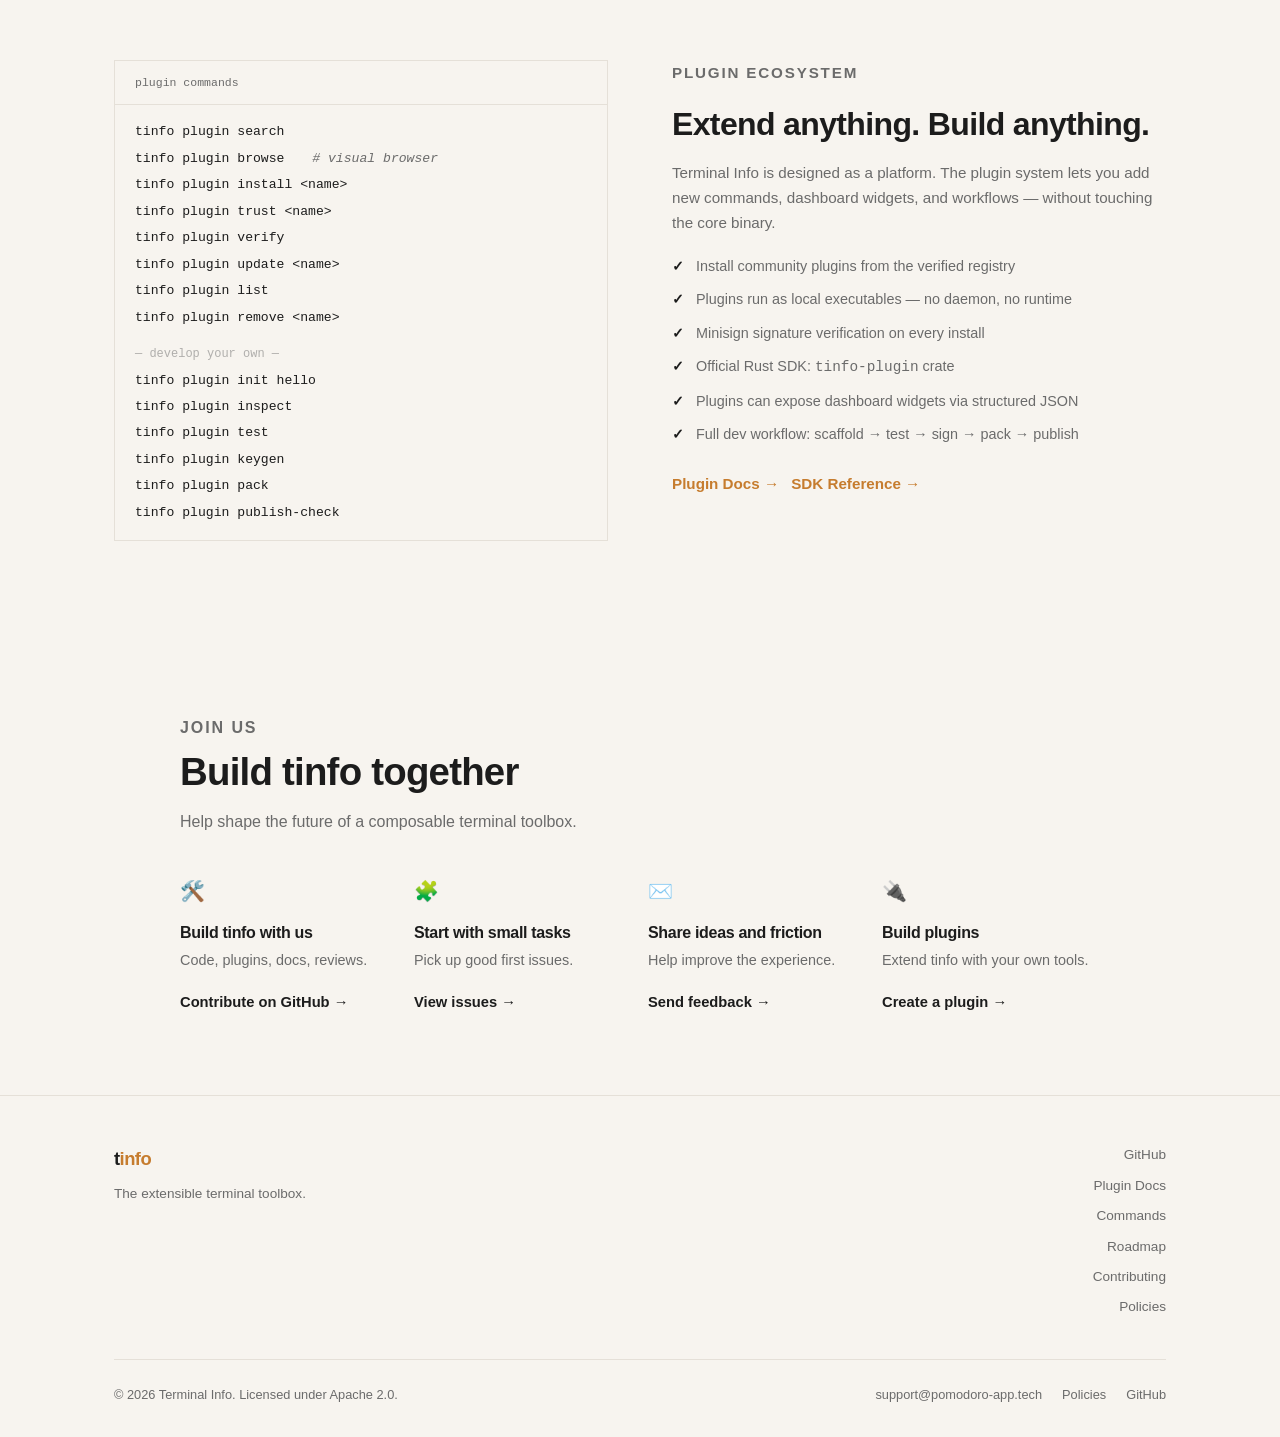
==== commit c62b30f2: "feat: implement update check mechanism and notify users of new versions" ====
--- a/website/index.html
+++ b/website/index.html
@@ -50,7 +50,7 @@
 
           <div class="hero-copy">
             <div class="hero-badge">Rust &middot; Apache 2.0</div>
-            <h1 data-en="The Extensible Terminal Toolbox" data-zh="可扩展的终端工具箱">The Extensible Terminal Toolbox</h1>
+            <h1 data-en="The Extensible Terminal Toolbox" data-zh="可扩展的终端工具箱">The <span class="highlight">Extensible</span> Terminal Toolbox</h1>
             <p class="hero-sub" data-en="A fast, Rust-powered platform for system information, diagnostics, and developer utilities — with a plugin ecosystem built right in." data-zh="一个快速、由 Rust 驱动的平台，用于系统信息、诊断和开发者工具，并内置插件生态。">
               A fast, Rust-powered platform for system information, diagnostics, and
               developer utilities &mdash; with a plugin ecosystem built right in.
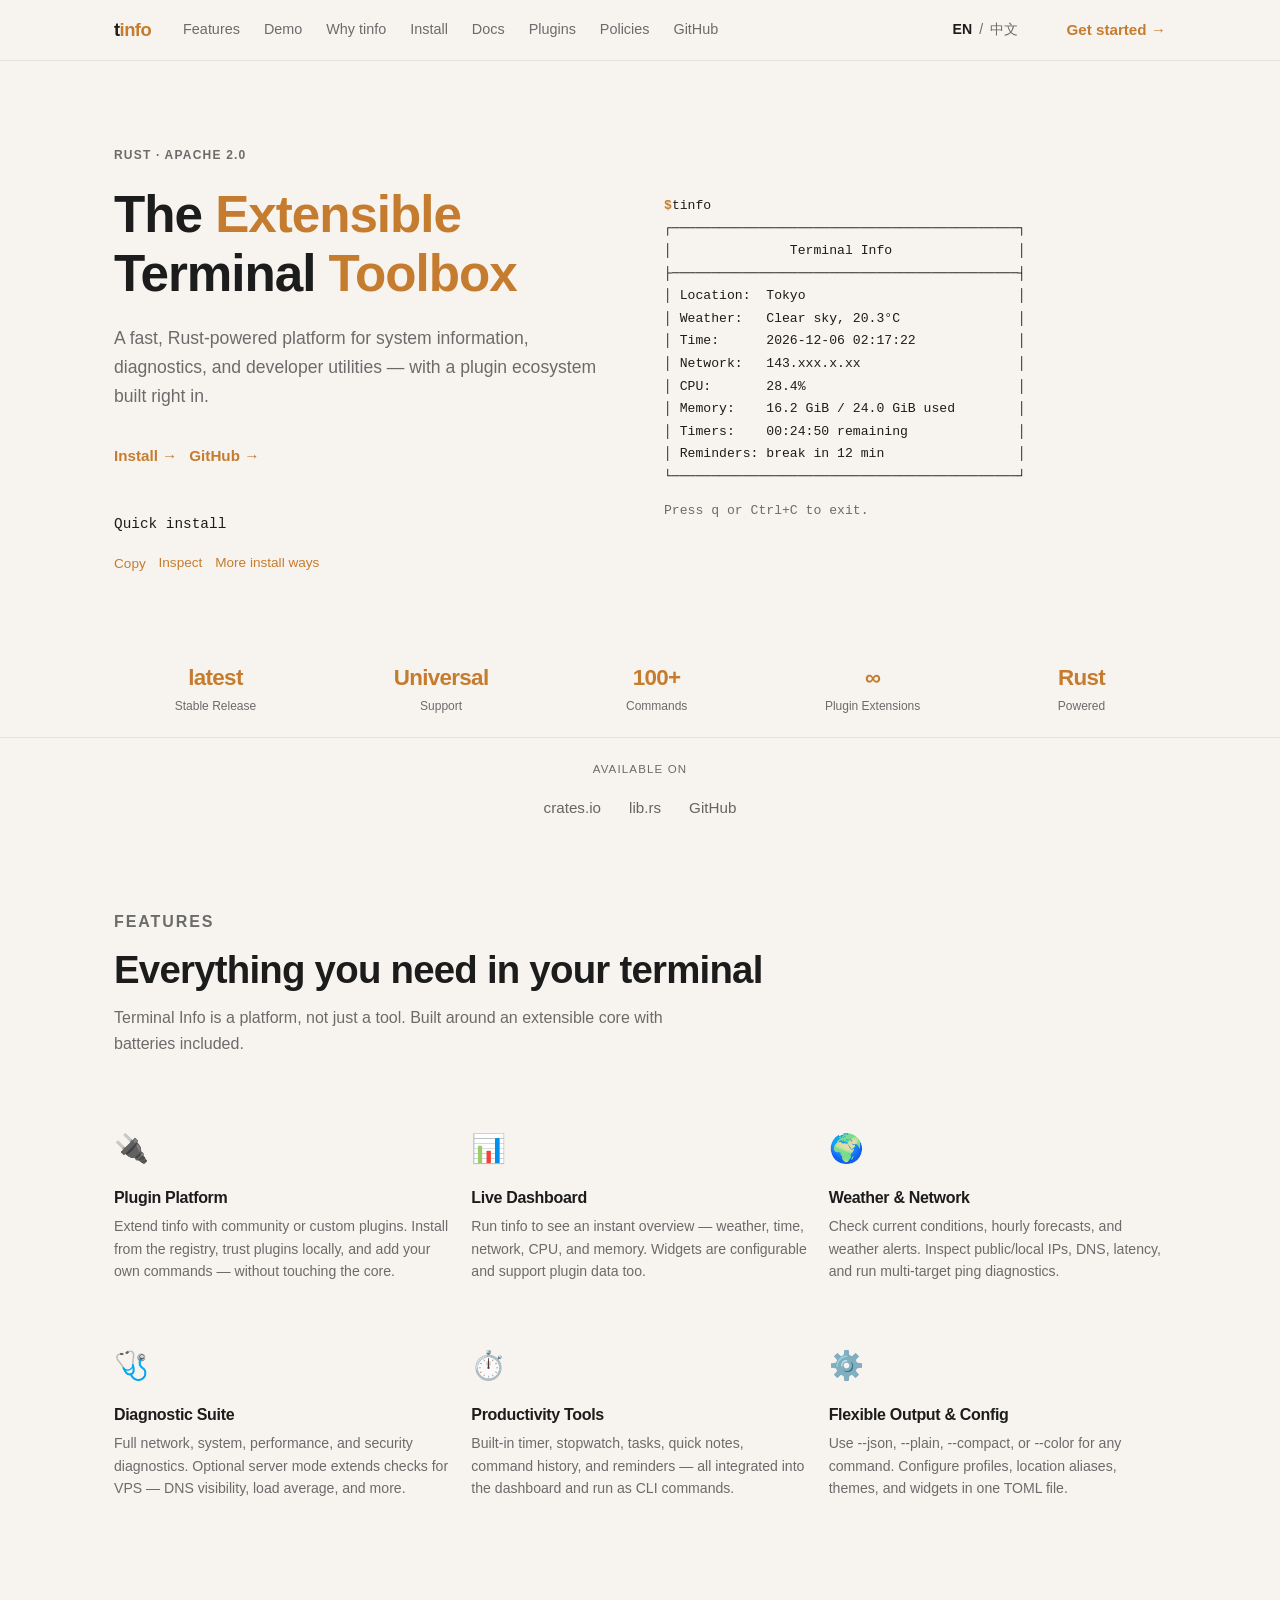
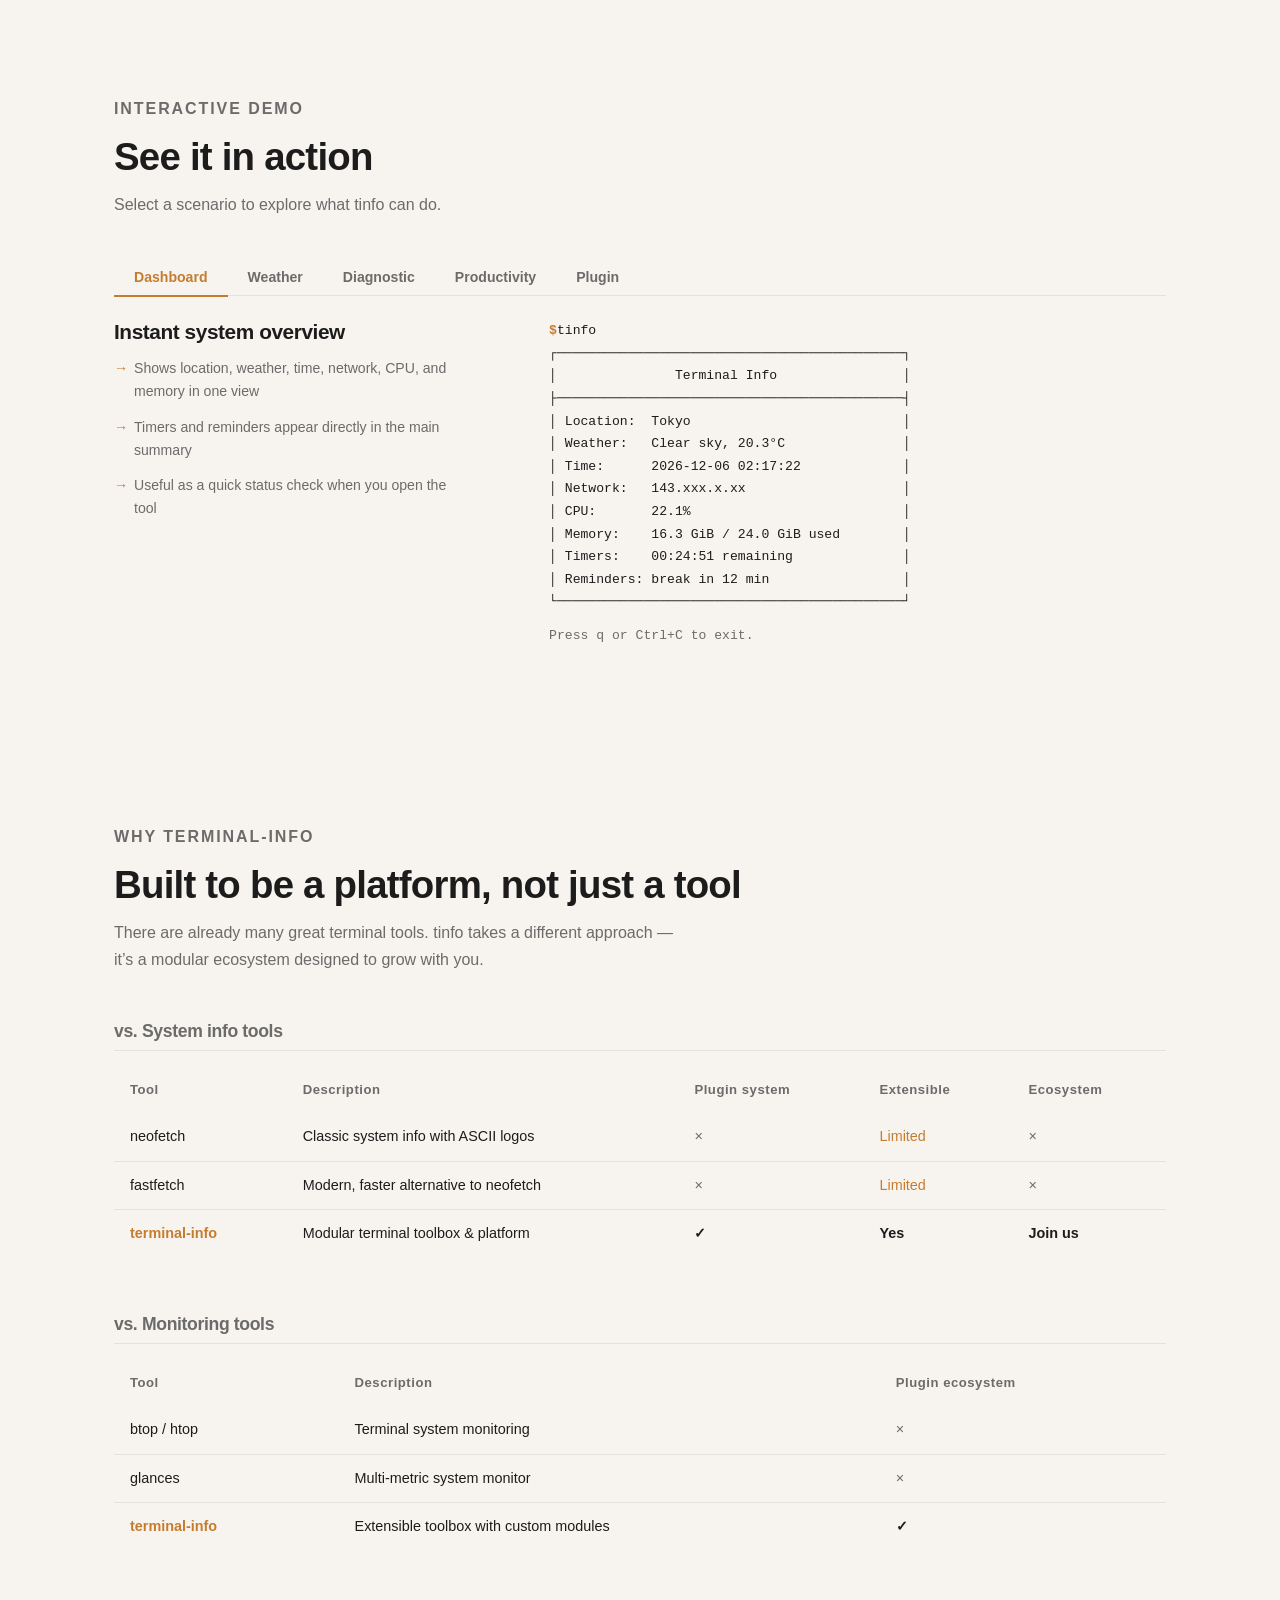
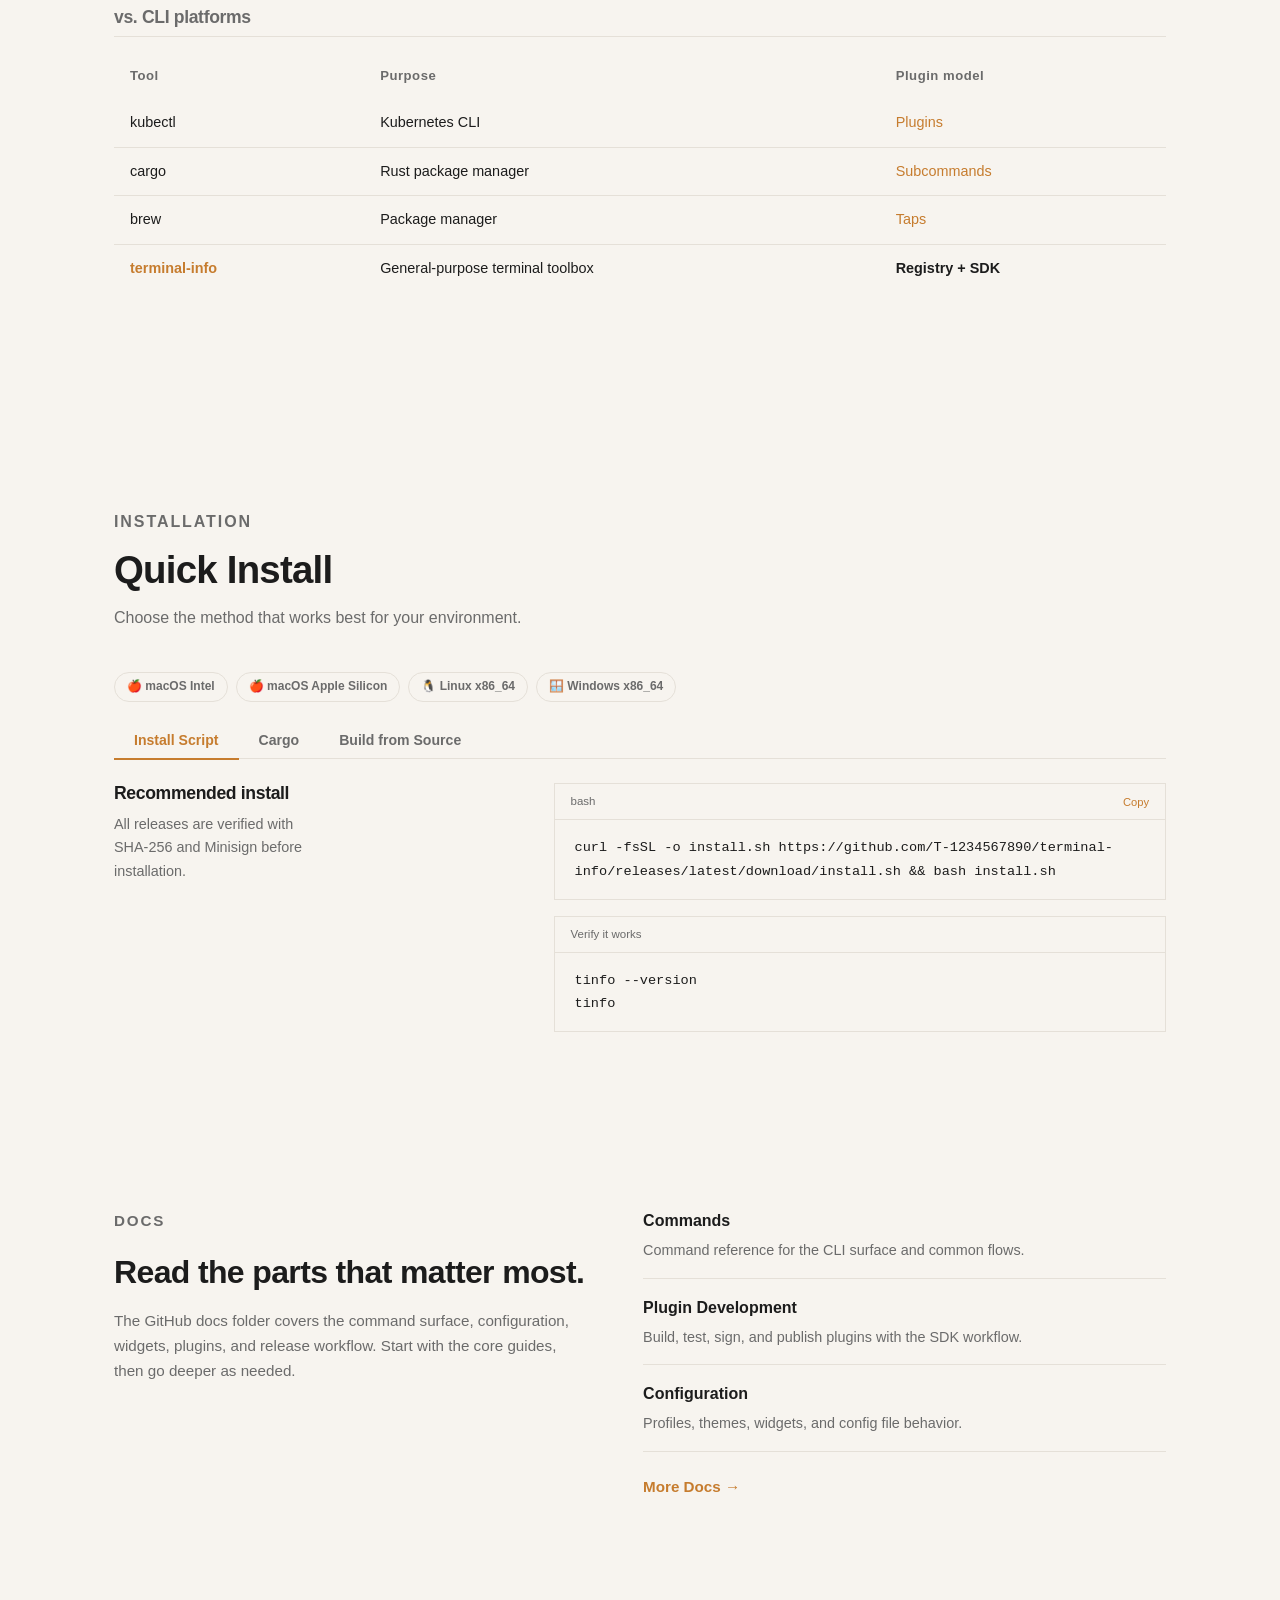
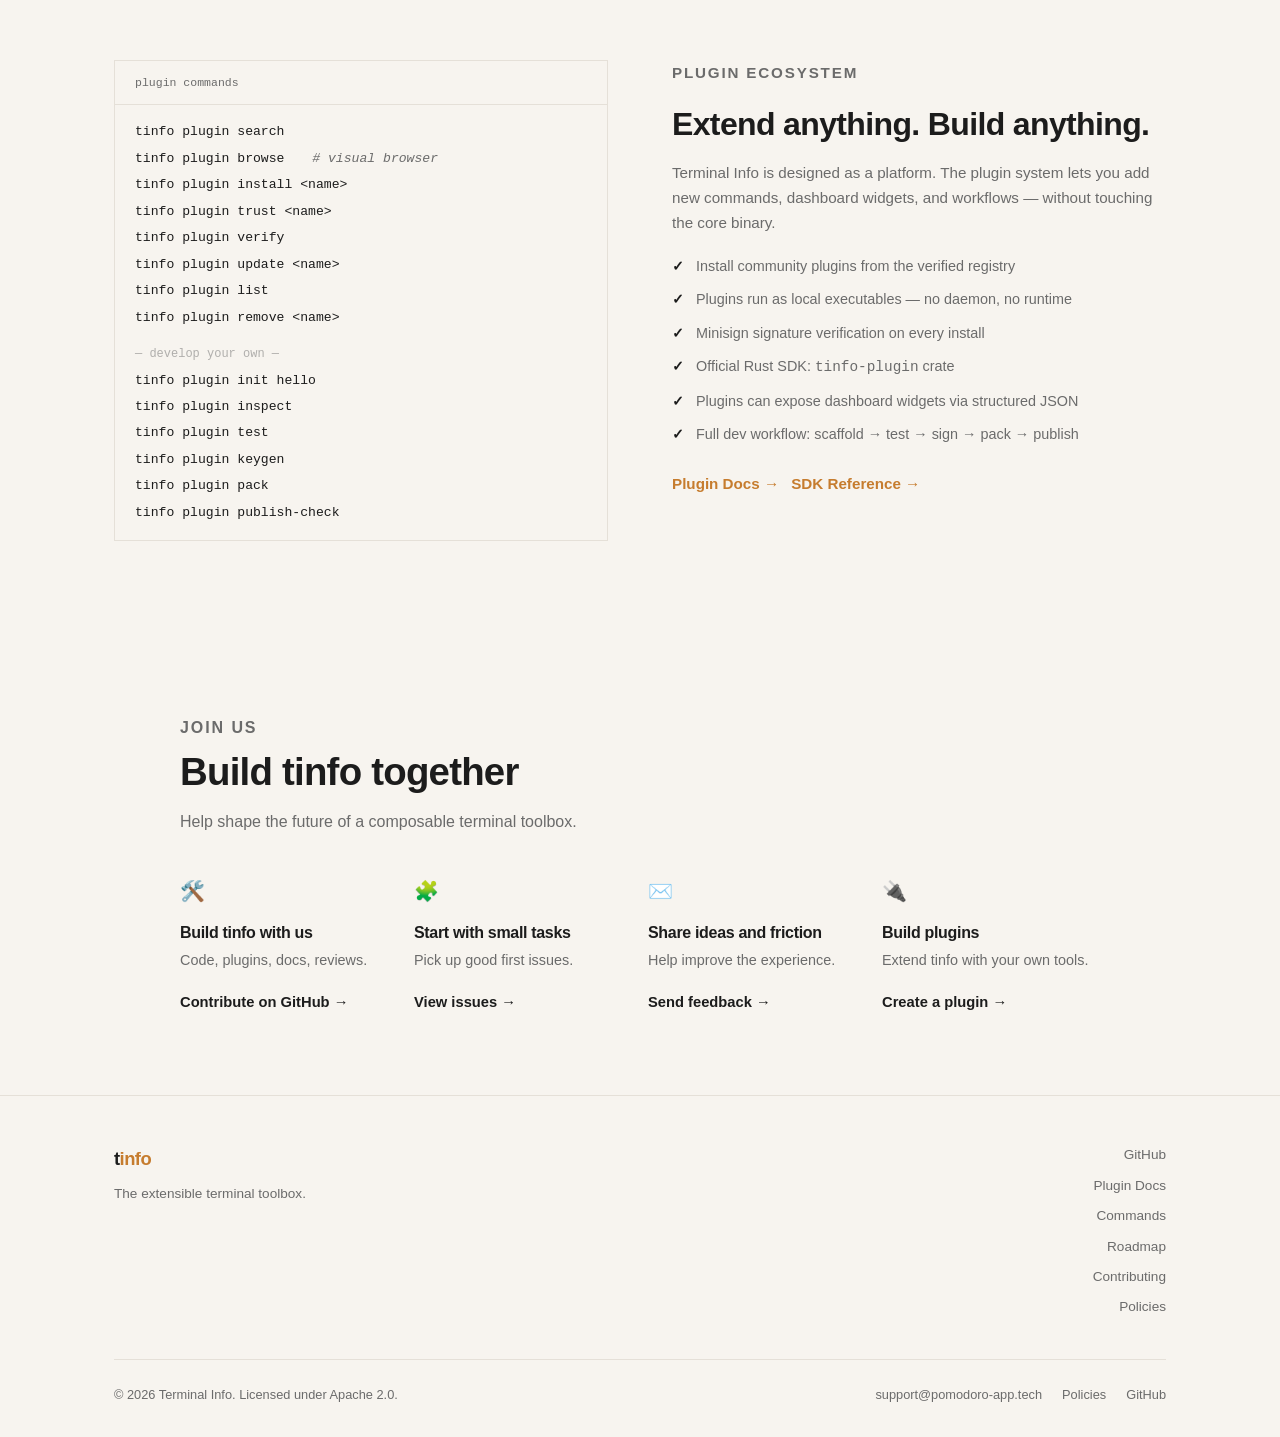
==== commit 199b566a: "fix (website): updated accent color" ====
--- a/website/index.html
+++ b/website/index.html
@@ -50,7 +50,10 @@
 
           <div class="hero-copy">
             <div class="hero-badge">Rust &middot; Apache 2.0</div>
-            <h1 data-en="The Extensible Terminal Toolbox" data-zh="可扩展的终端工具箱">The <span class="highlight">Extensible</span> Terminal Toolbox</h1>
+            <h1>
+              <span data-lang-content="en">The <span class="highlight">Extensible</span> Terminal <span class="highlight">Toolbox</span></span>
+              <span data-lang-content="zh" hidden><span class="highlight">可扩展</span>的终端<span class="highlight">工具箱</span></span>
+            </h1>
             <p class="hero-sub" data-en="A fast, Rust-powered platform for system information, diagnostics, and developer utilities — with a plugin ecosystem built right in." data-zh="一个快速、由 Rust 驱动的平台，用于系统信息、诊断和开发者工具，并内置插件生态。">
               A fast, Rust-powered platform for system information, diagnostics, and
               developer utilities &mdash; with a plugin ecosystem built right in.
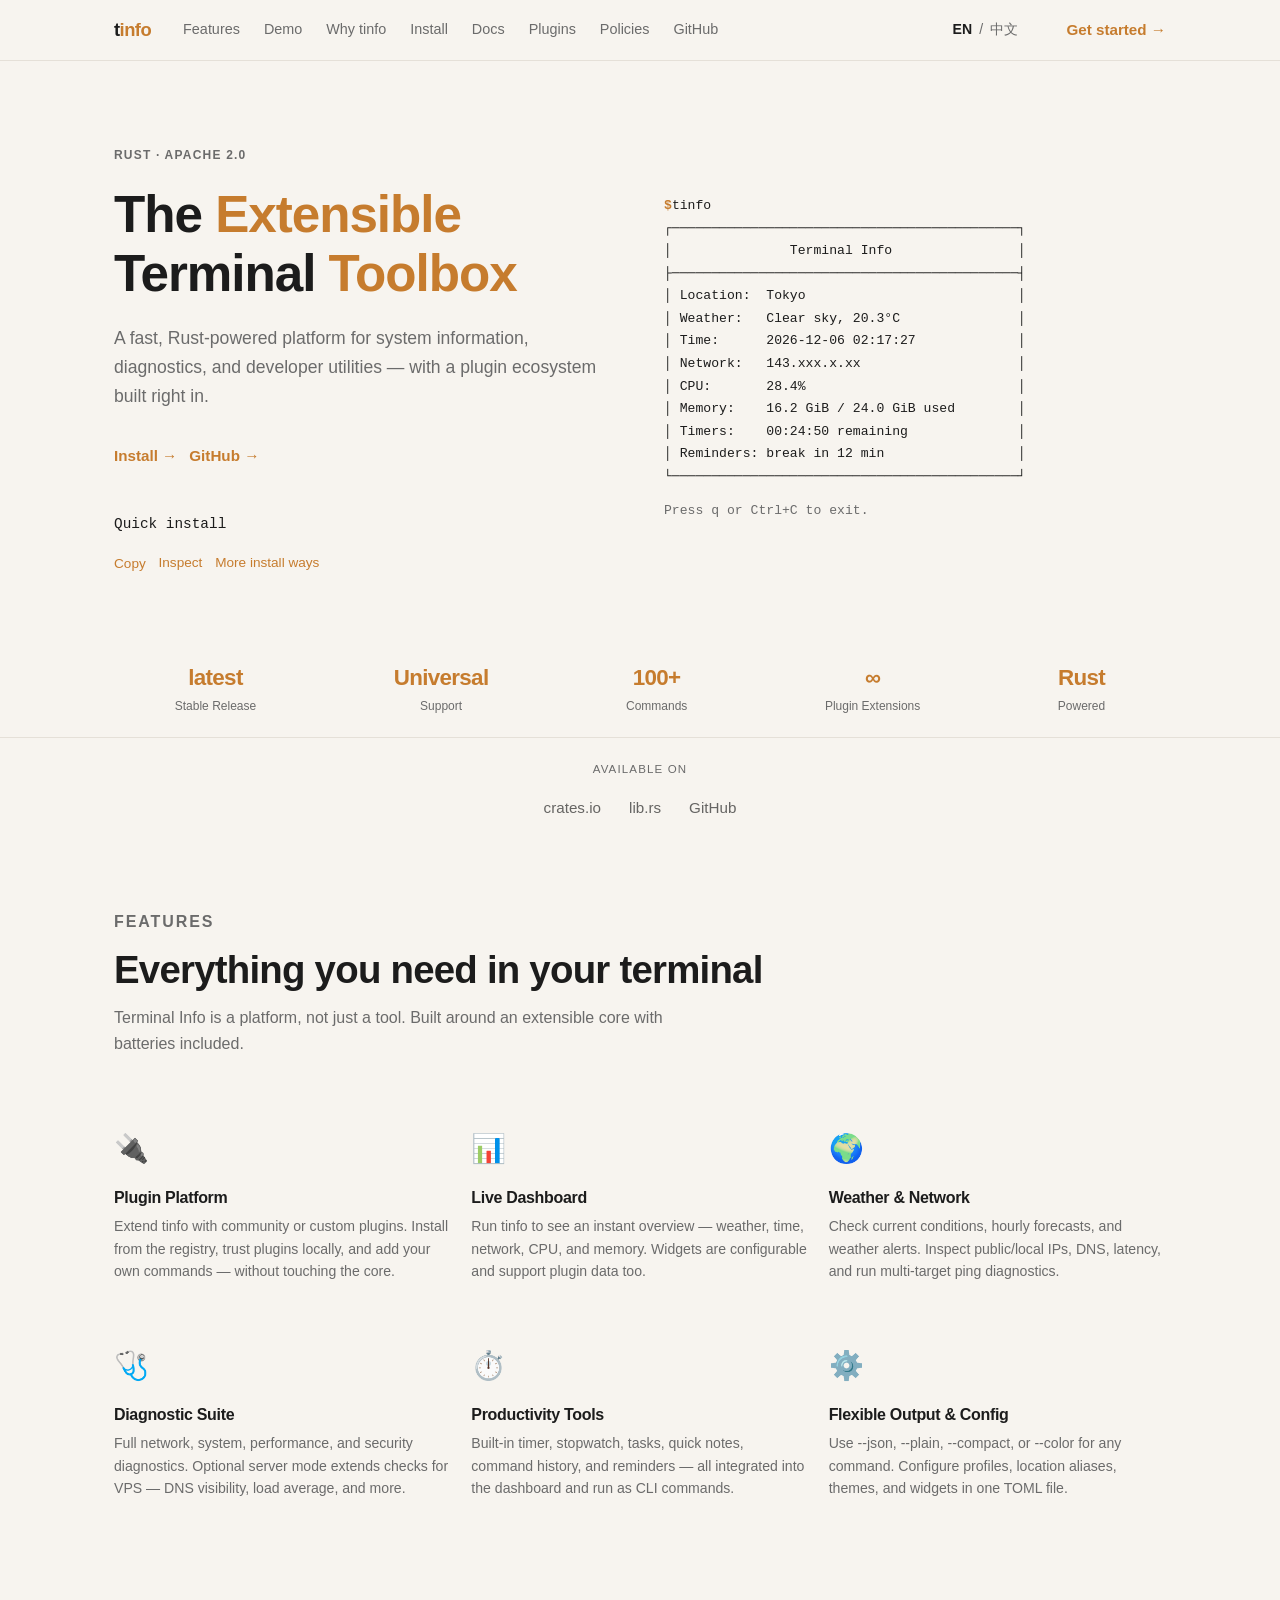
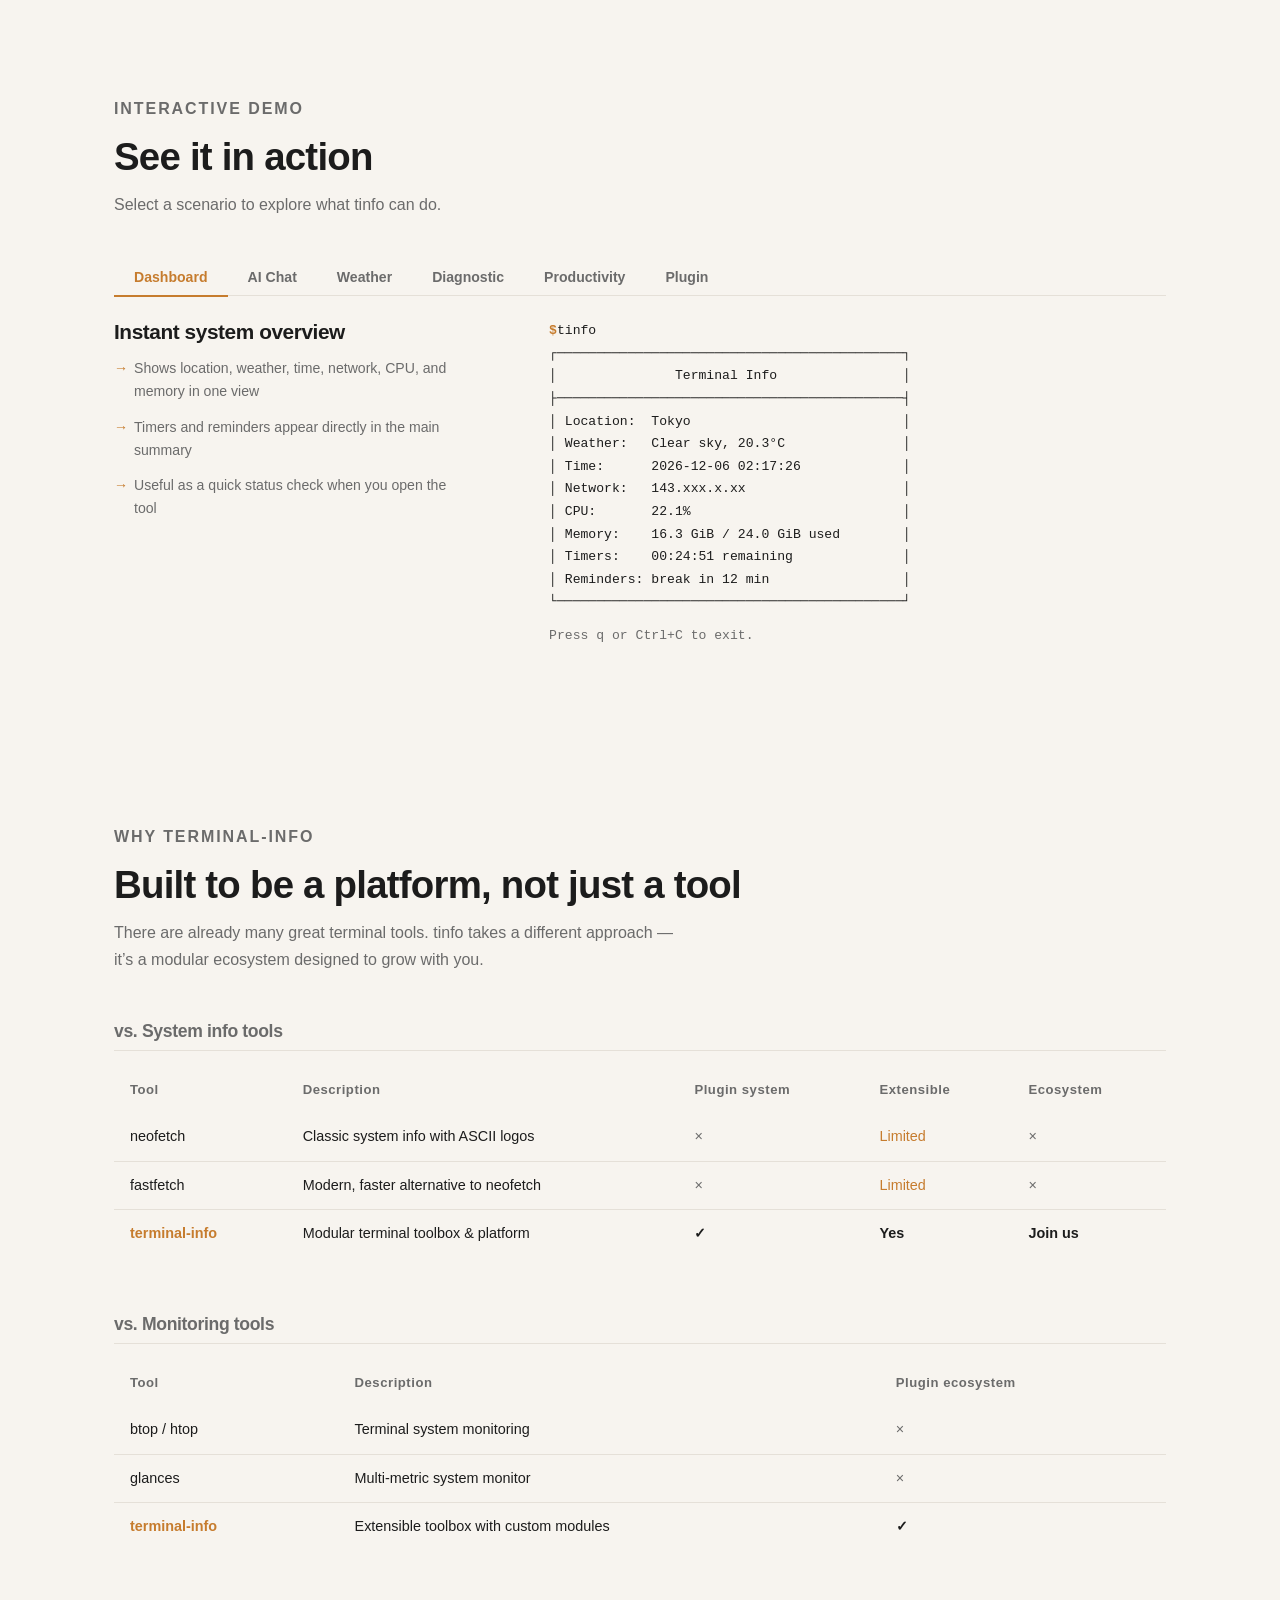
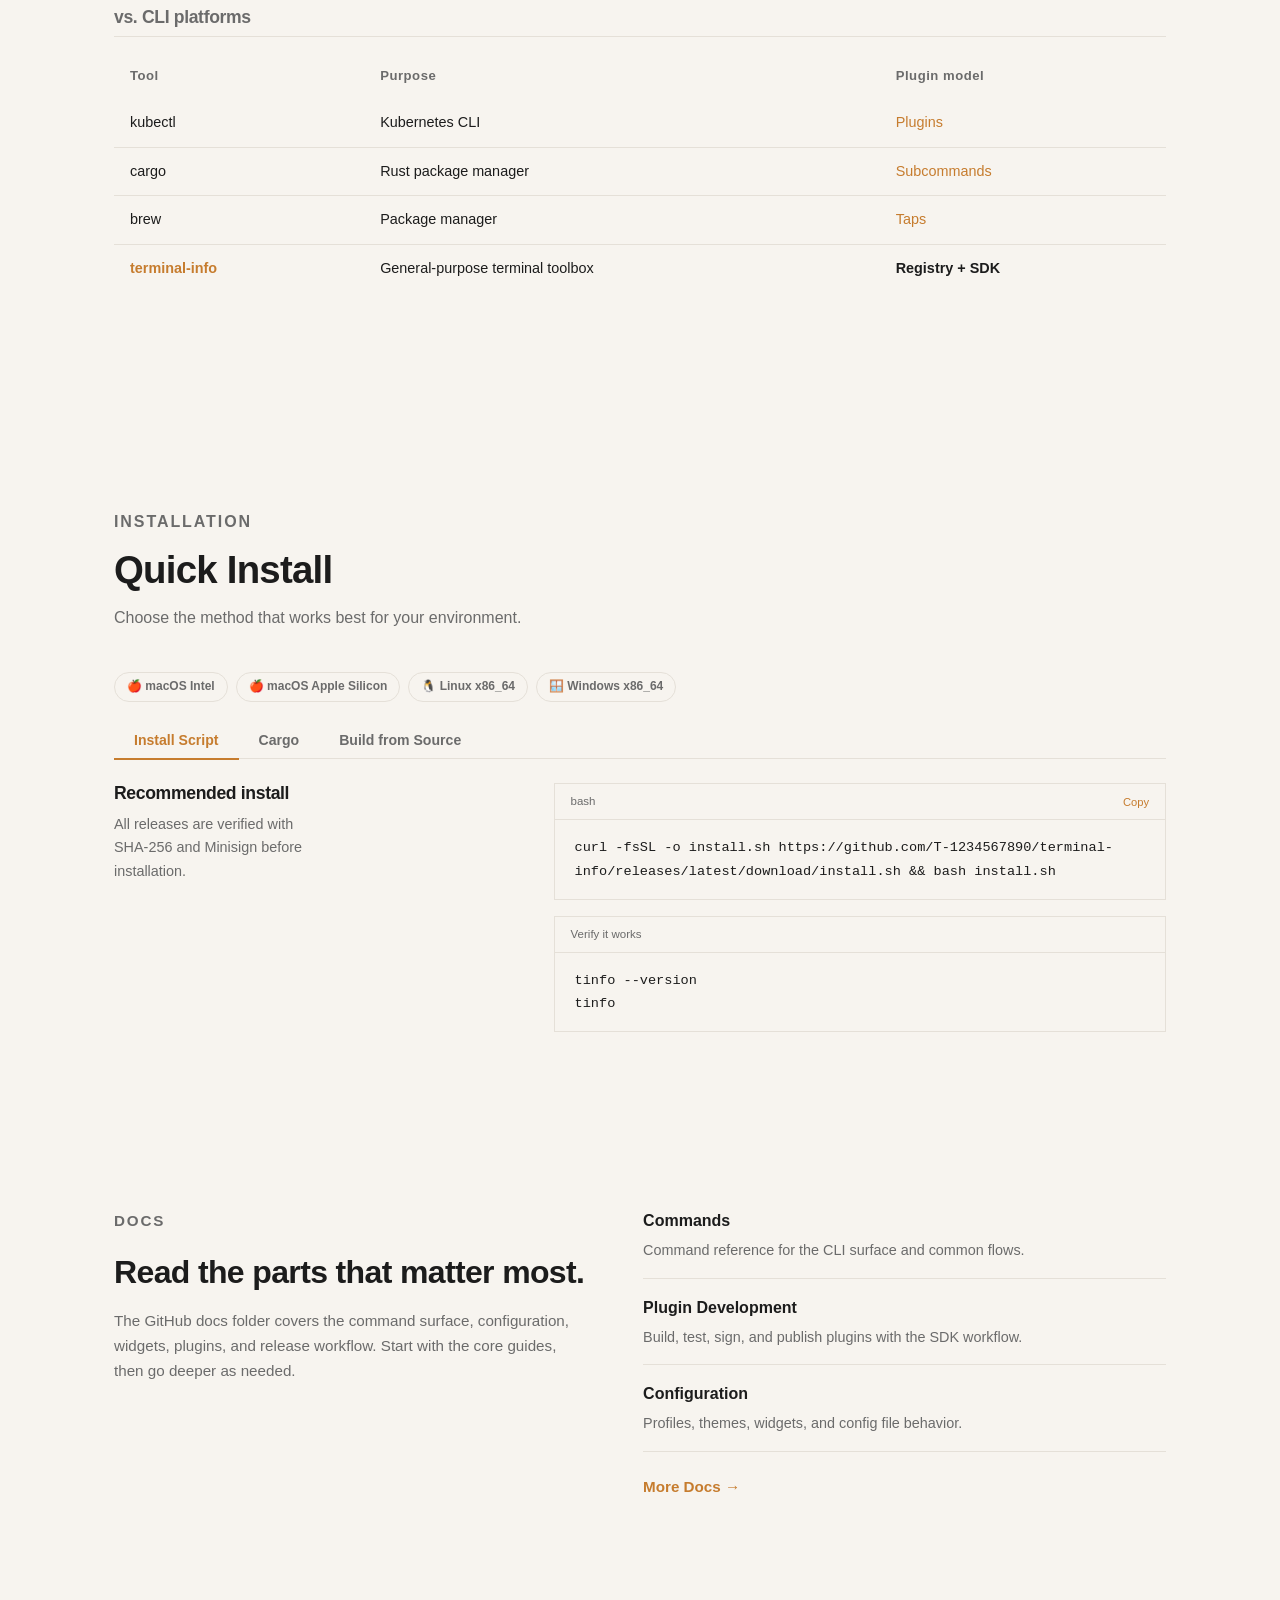
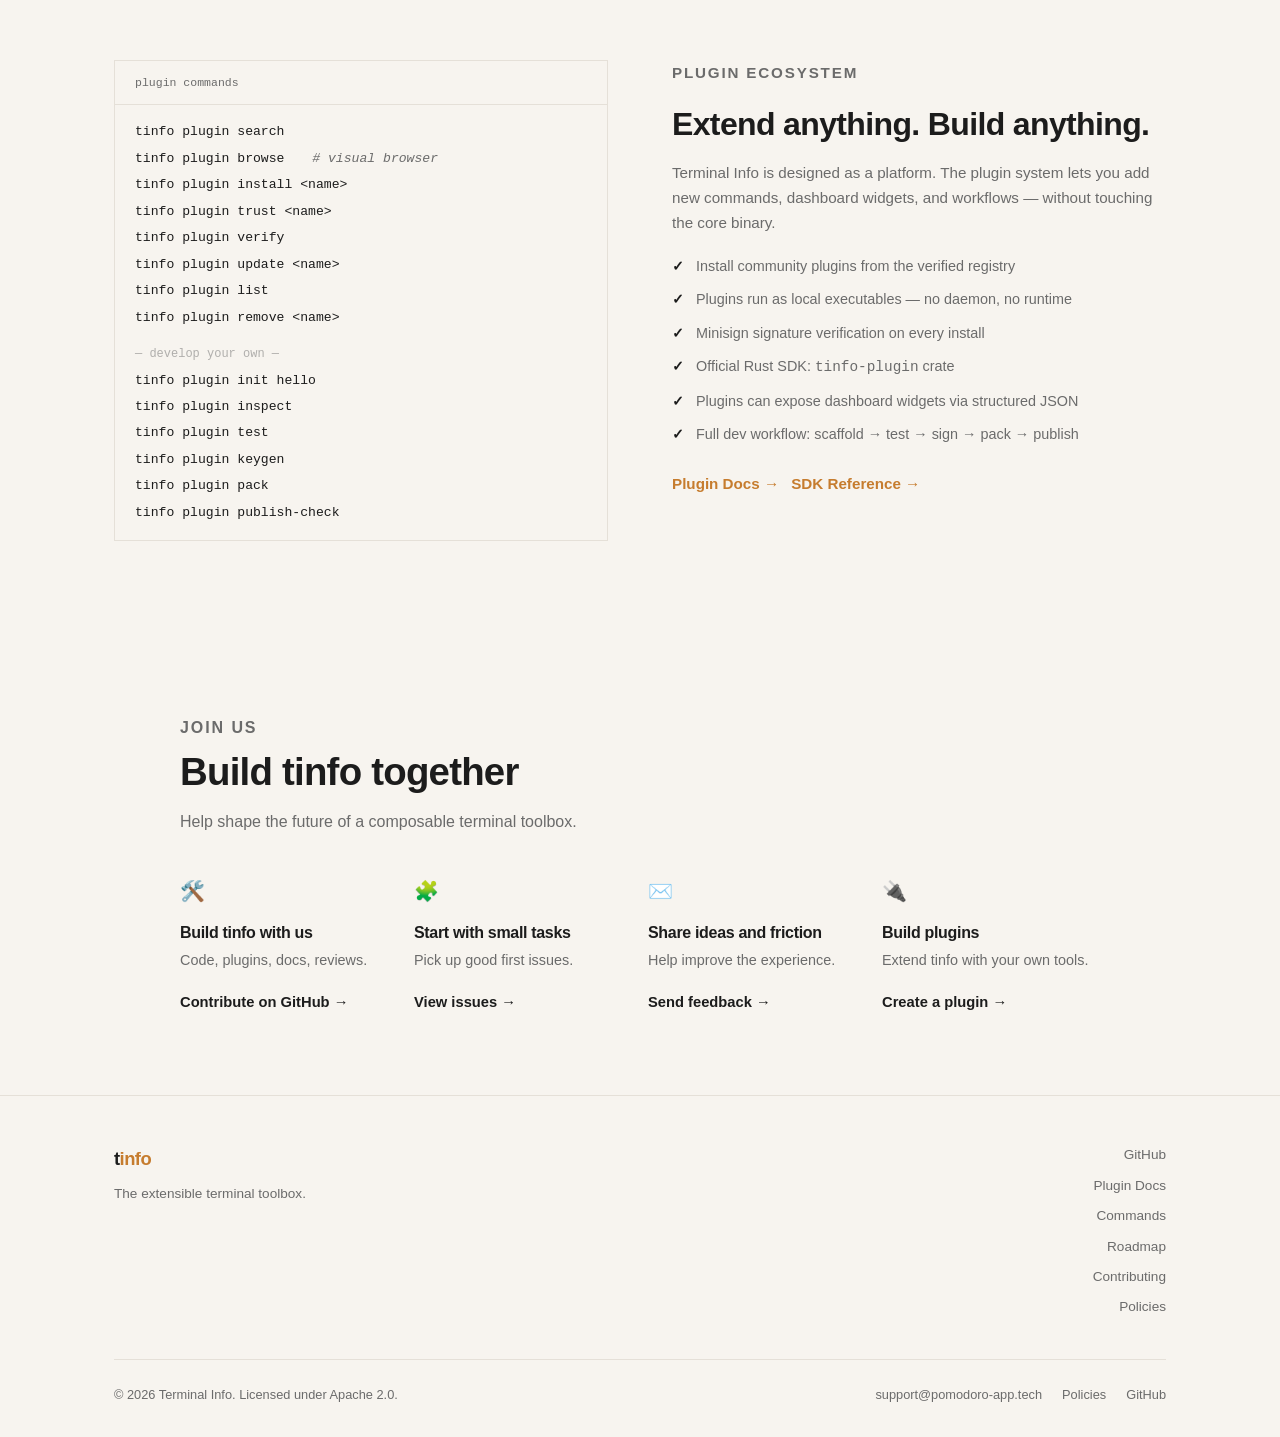
==== commit 6892352d: "feat: add AI module with chat and agent management dashboard" ====
--- a/website/index.html
+++ b/website/index.html
@@ -193,6 +193,7 @@
         </div>
         <div class="demo-tabs install-tabs" role="tablist" aria-label="Demo scenarios" data-reveal style="--reveal-delay: 0.08s;">
           <button class="demo-tab install-tab active" role="tab" aria-selected="true"  data-demo="dashboard" data-en="Dashboard" data-zh="仪表板">Dashboard</button>
+          <button class="demo-tab install-tab"        role="tab" aria-selected="false" data-demo="chat" data-en="AI Chat" data-zh="AI 聊天">AI Chat</button>
           <button class="demo-tab install-tab"        role="tab" aria-selected="false" data-demo="weather" data-en="Weather" data-zh="天气">Weather</button>
           <button class="demo-tab install-tab"        role="tab" aria-selected="false" data-demo="diagnostic" data-en="Diagnostic" data-zh="诊断">Diagnostic</button>
           <button class="demo-tab install-tab"        role="tab" aria-selected="false" data-demo="productivity" data-en="Productivity" data-zh="效率">Productivity</button>
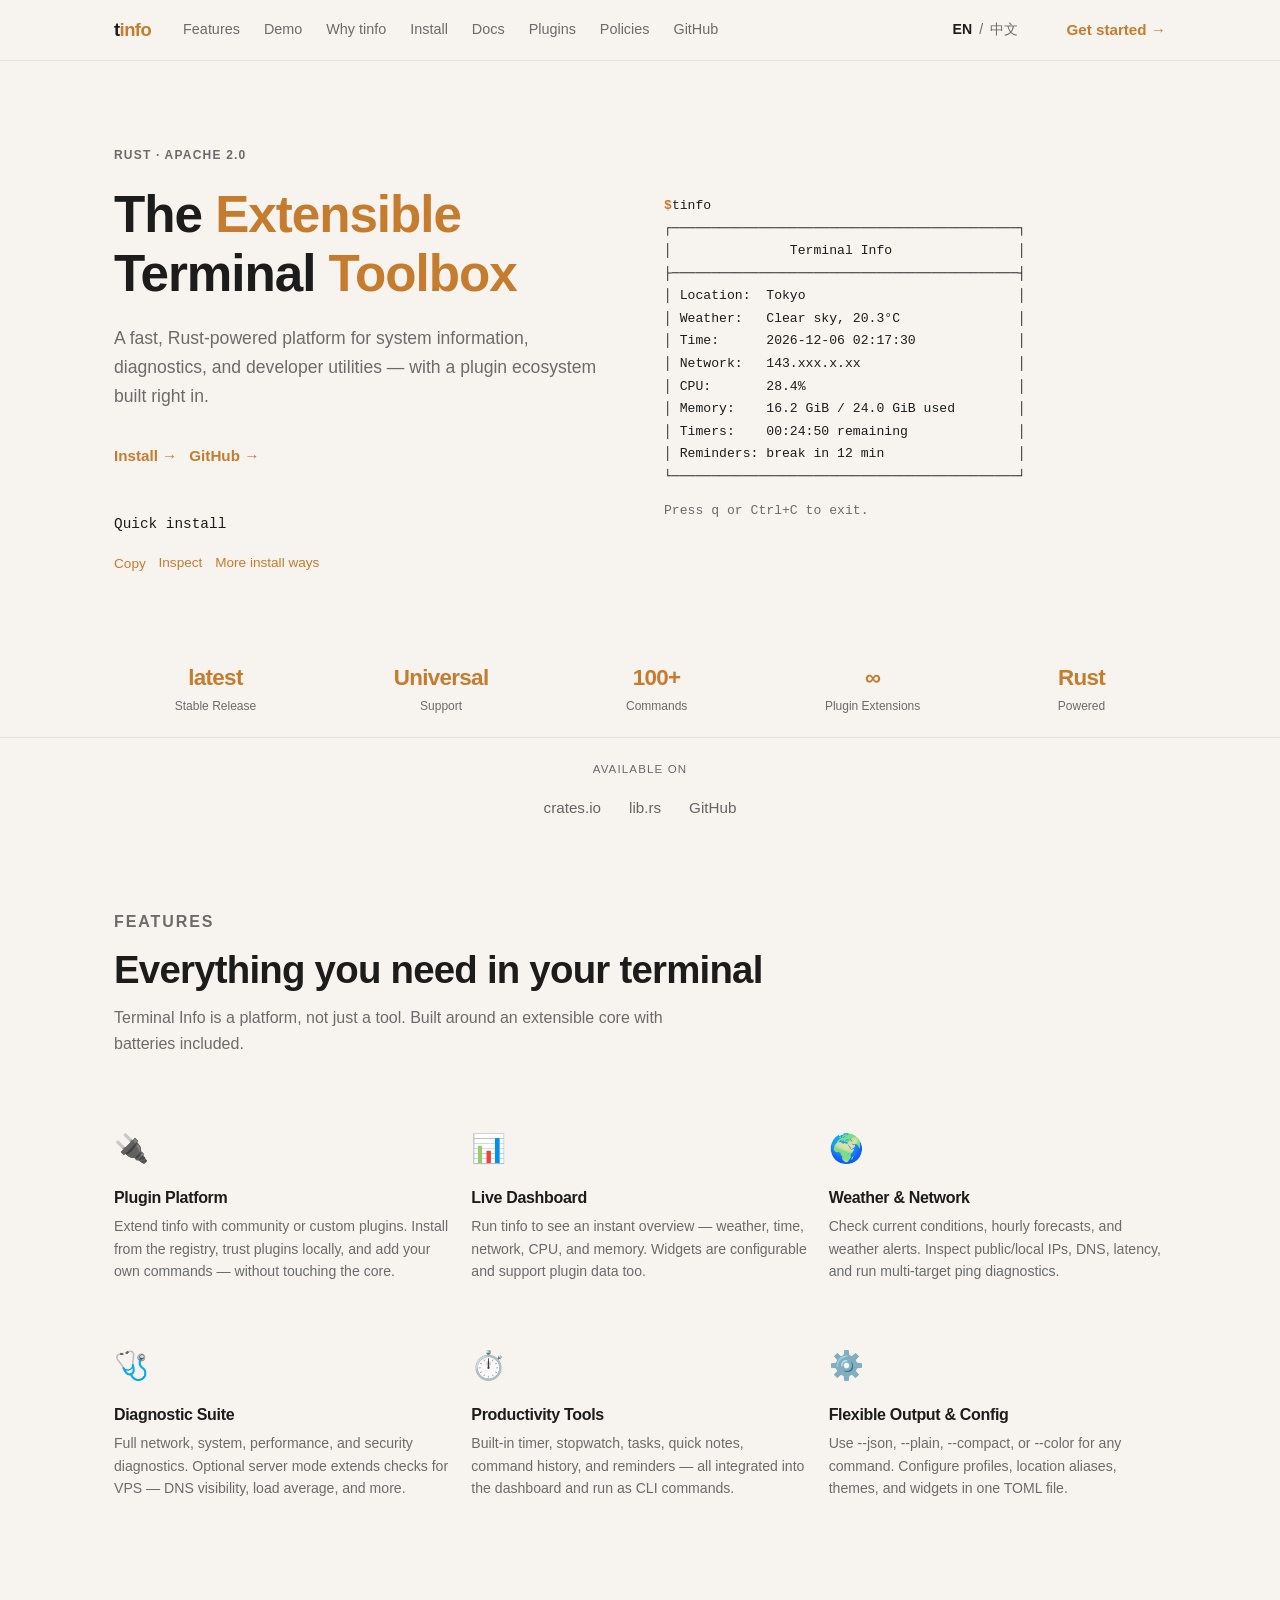
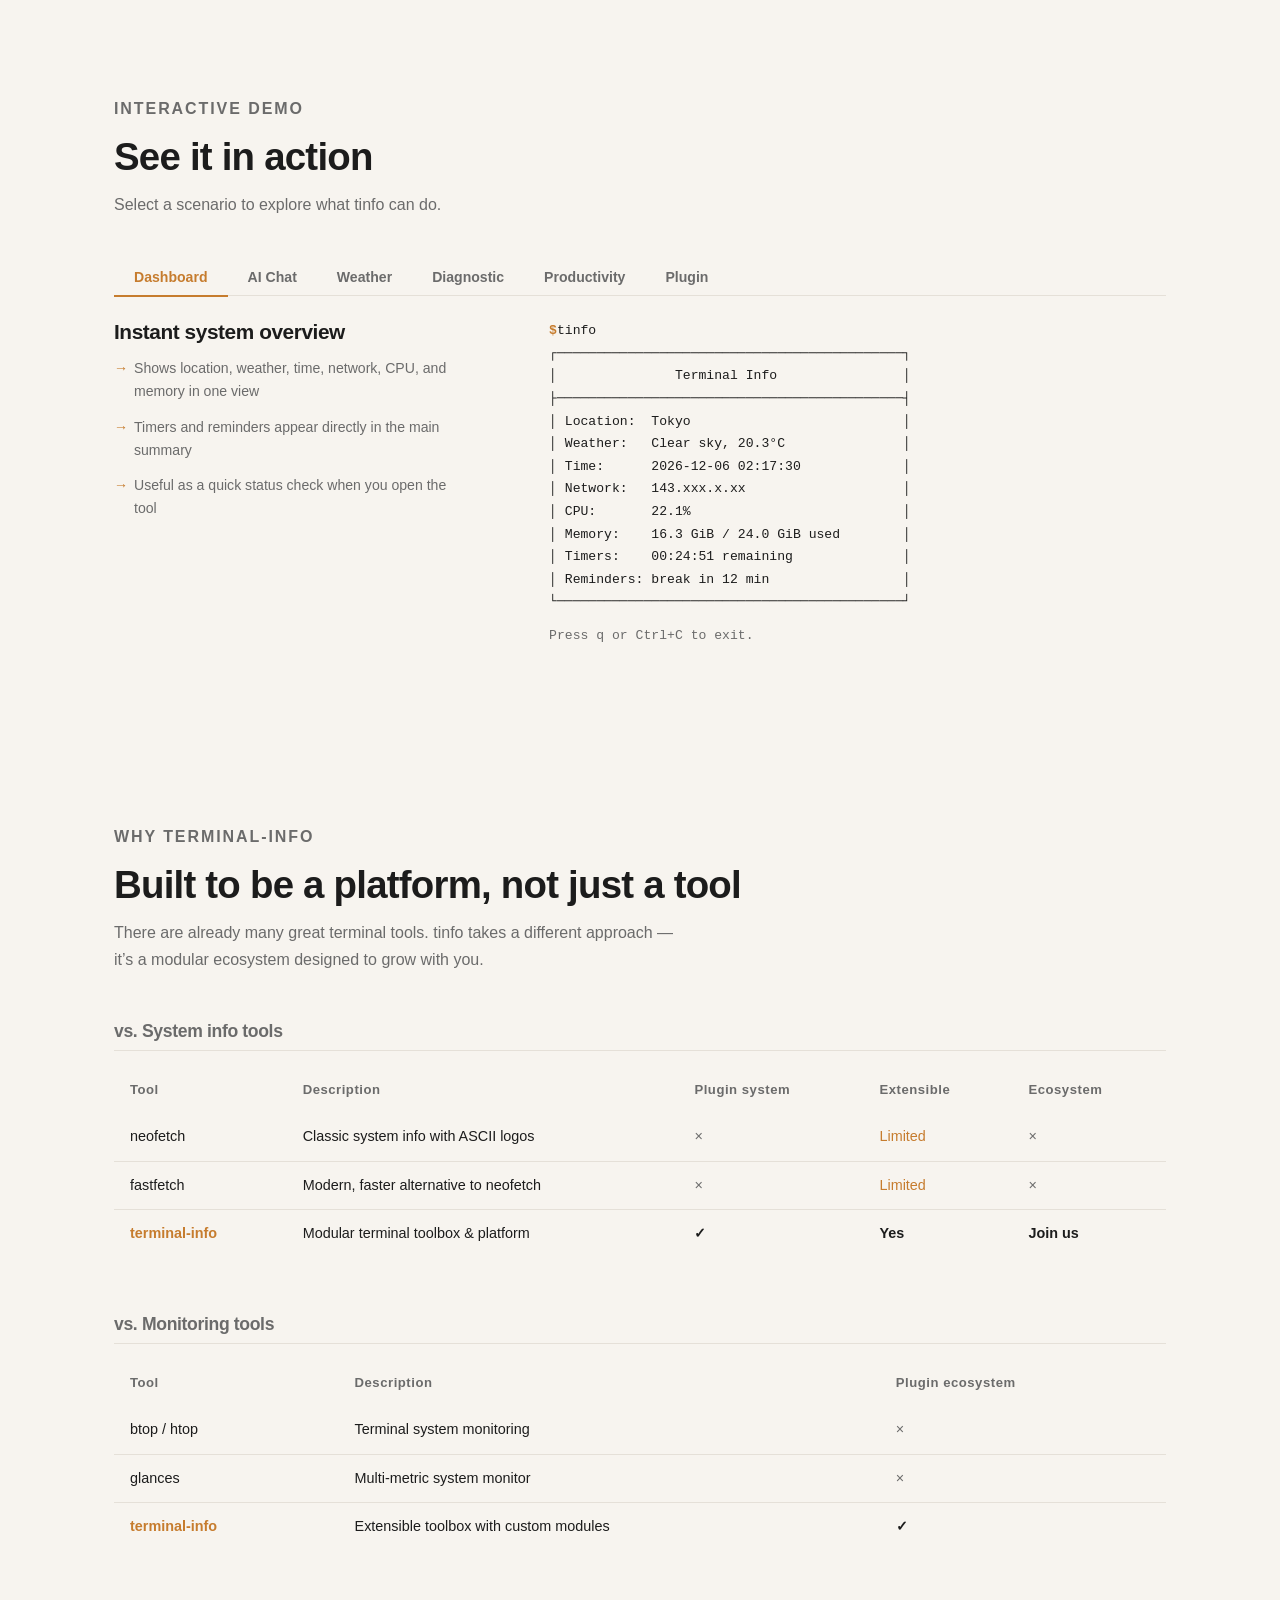
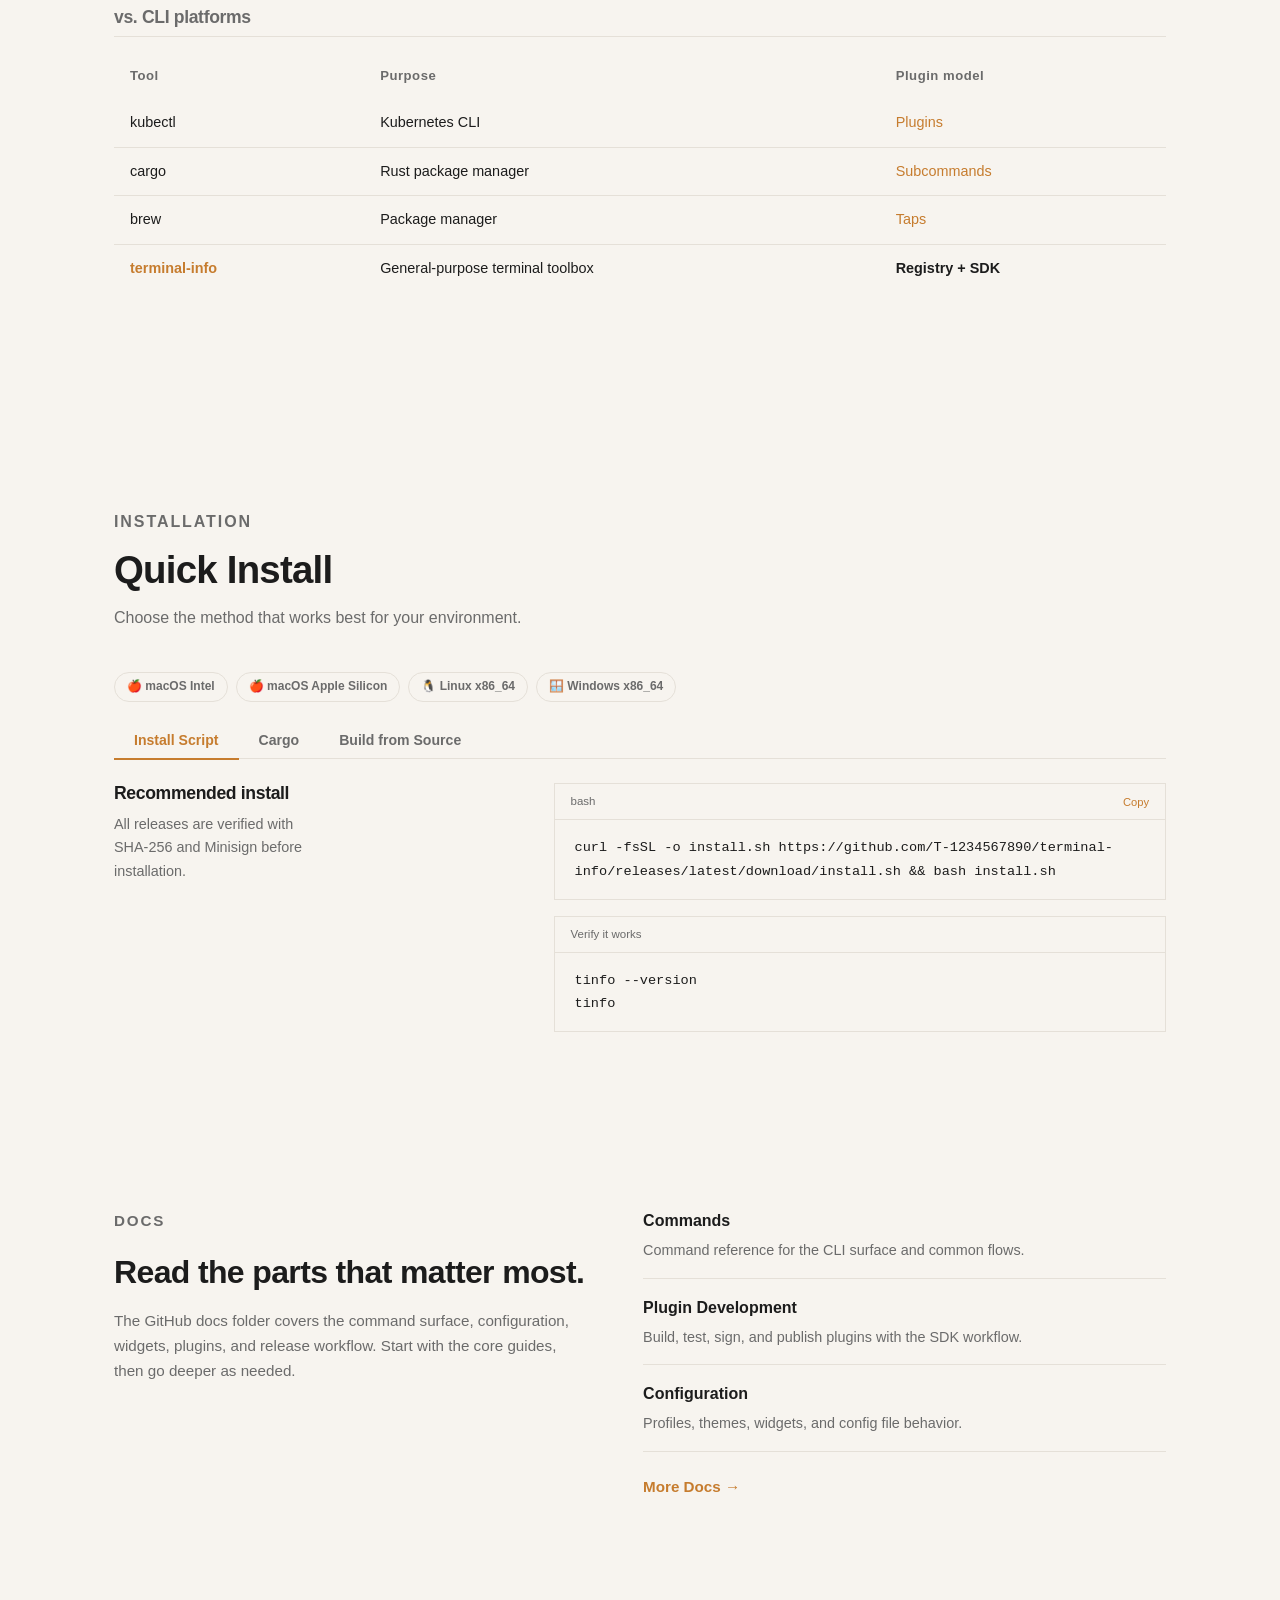
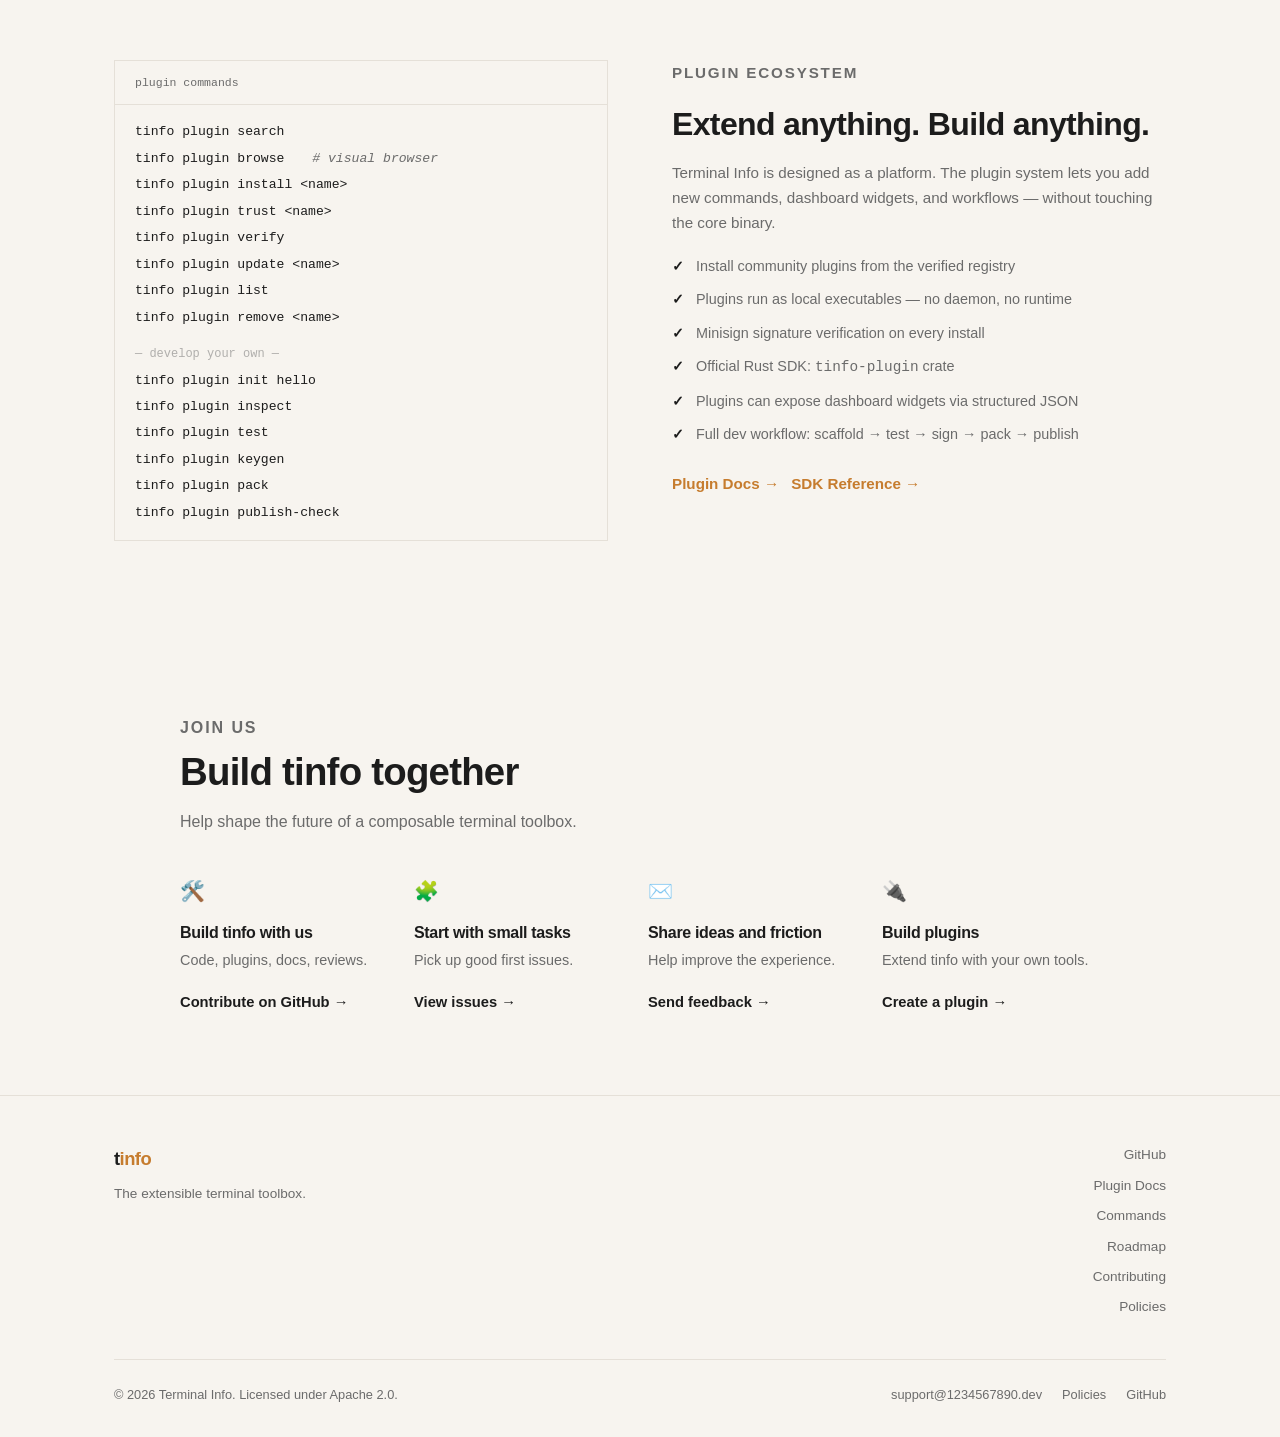
==== commit 3556c6e8: "Update contact emails" ====
--- a/website/index.html
+++ b/website/index.html
@@ -565,7 +565,7 @@
         <div class="footer-bottom">
           <span class="footer-copy">&copy; 2026 Terminal Info. Licensed under Apache 2.0.</span>
           <div class="footer-legal">
-            <a href="mailto:support@pomodoro-app.tech">support@pomodoro-app.tech</a>
+            <a href="mailto:support@1234567890.dev">support@1234567890.dev</a>
             <a href="policies/" data-en="Policies" data-zh="政策">Policies</a>
             <a href="https://github.com/T-1234567890/terminal-info" target="_blank" rel="noopener" data-en="GitHub" data-zh="GitHub">GitHub</a>
           </div>
--- a/website/style.css
+++ b/website/style.css
@@ -381,6 +381,10 @@
 .term-title-txt  { color: var(--text); font-weight: 600; }
 .term-key   { color: var(--text-muted); }
 .term-val   { color: var(--term-text); }
+.term-md-heading { color: var(--term-text); font-weight: 700; }
+.term-md-bullet  { color: var(--term-output); padding-left: 1rem; position: relative; display: inline-block; }
+.term-md-bullet::before { content: "•"; position: absolute; left: 0; color: var(--term-prompt); }
+.term-md-code { color: var(--term-text); background: rgba(198, 124, 46, 0.12); padding: 0 0.25rem; }
 
 .term-box {
   color: var(--term-text);
@@ -1107,6 +1111,7 @@
 .legal-page { padding-block: 3rem 5rem; }
 .legal-layout { max-width: var(--measure); }
 .legal-title { font-size: 2rem; font-weight: 800; margin-bottom: 1.5rem; }
+.legal-updated { margin: -0.75rem 0 1.5rem; color: var(--text-muted); font-size: 0.85rem; }
 .section-copy { margin-bottom: 2rem; }
 .disclaimer h2 {
   font-size: 1.25rem;
